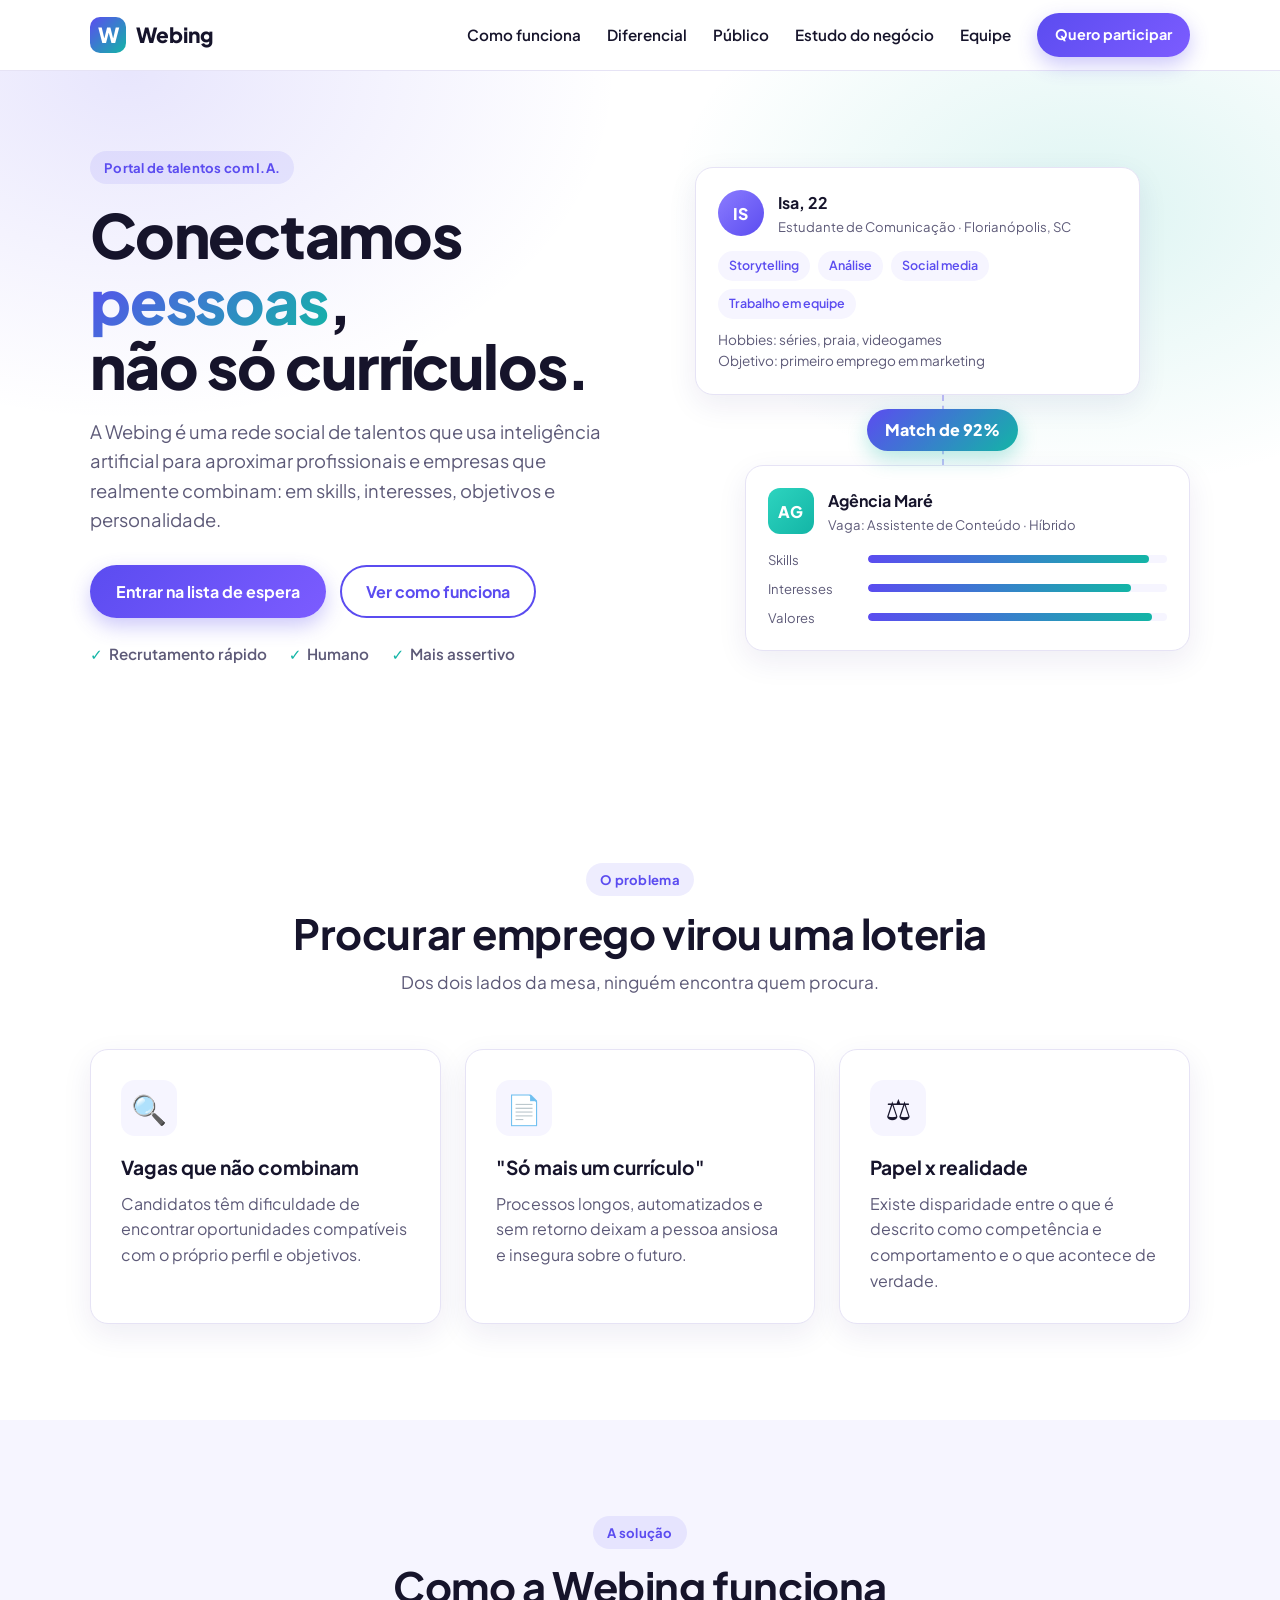
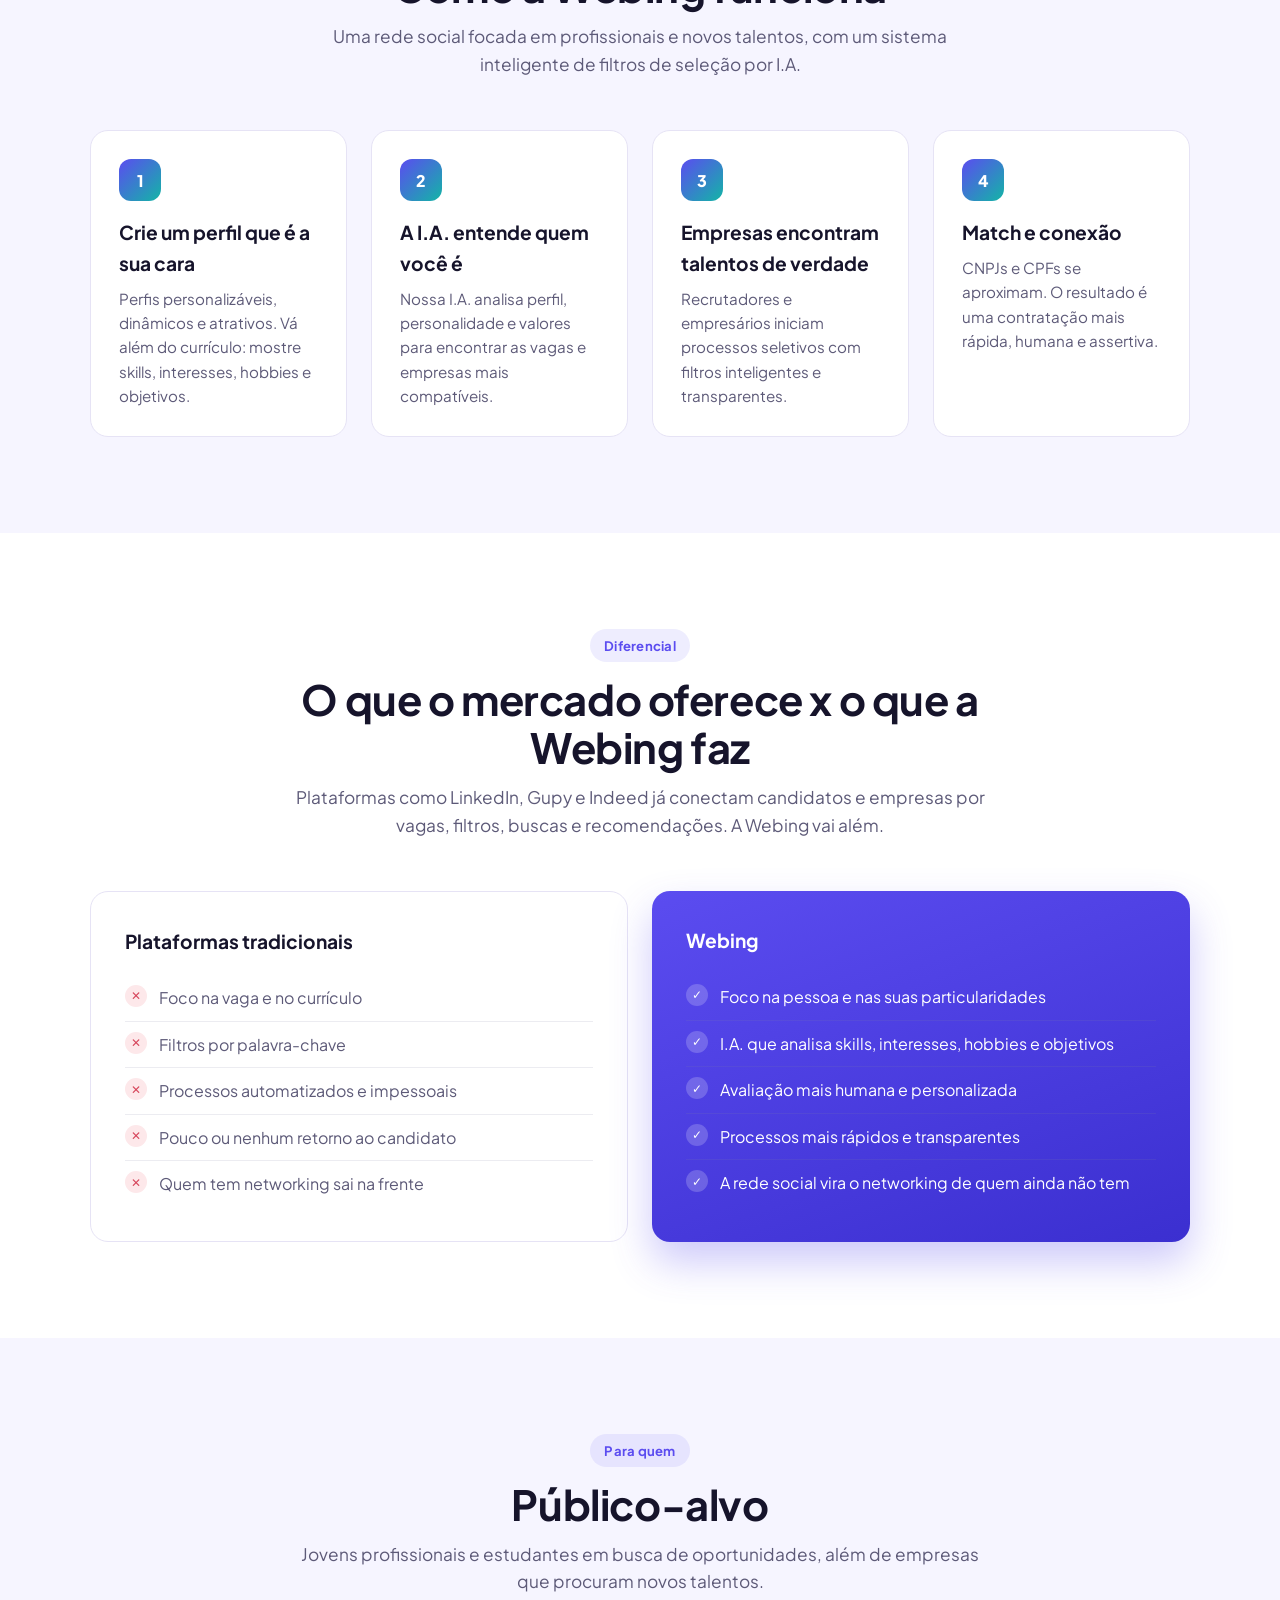
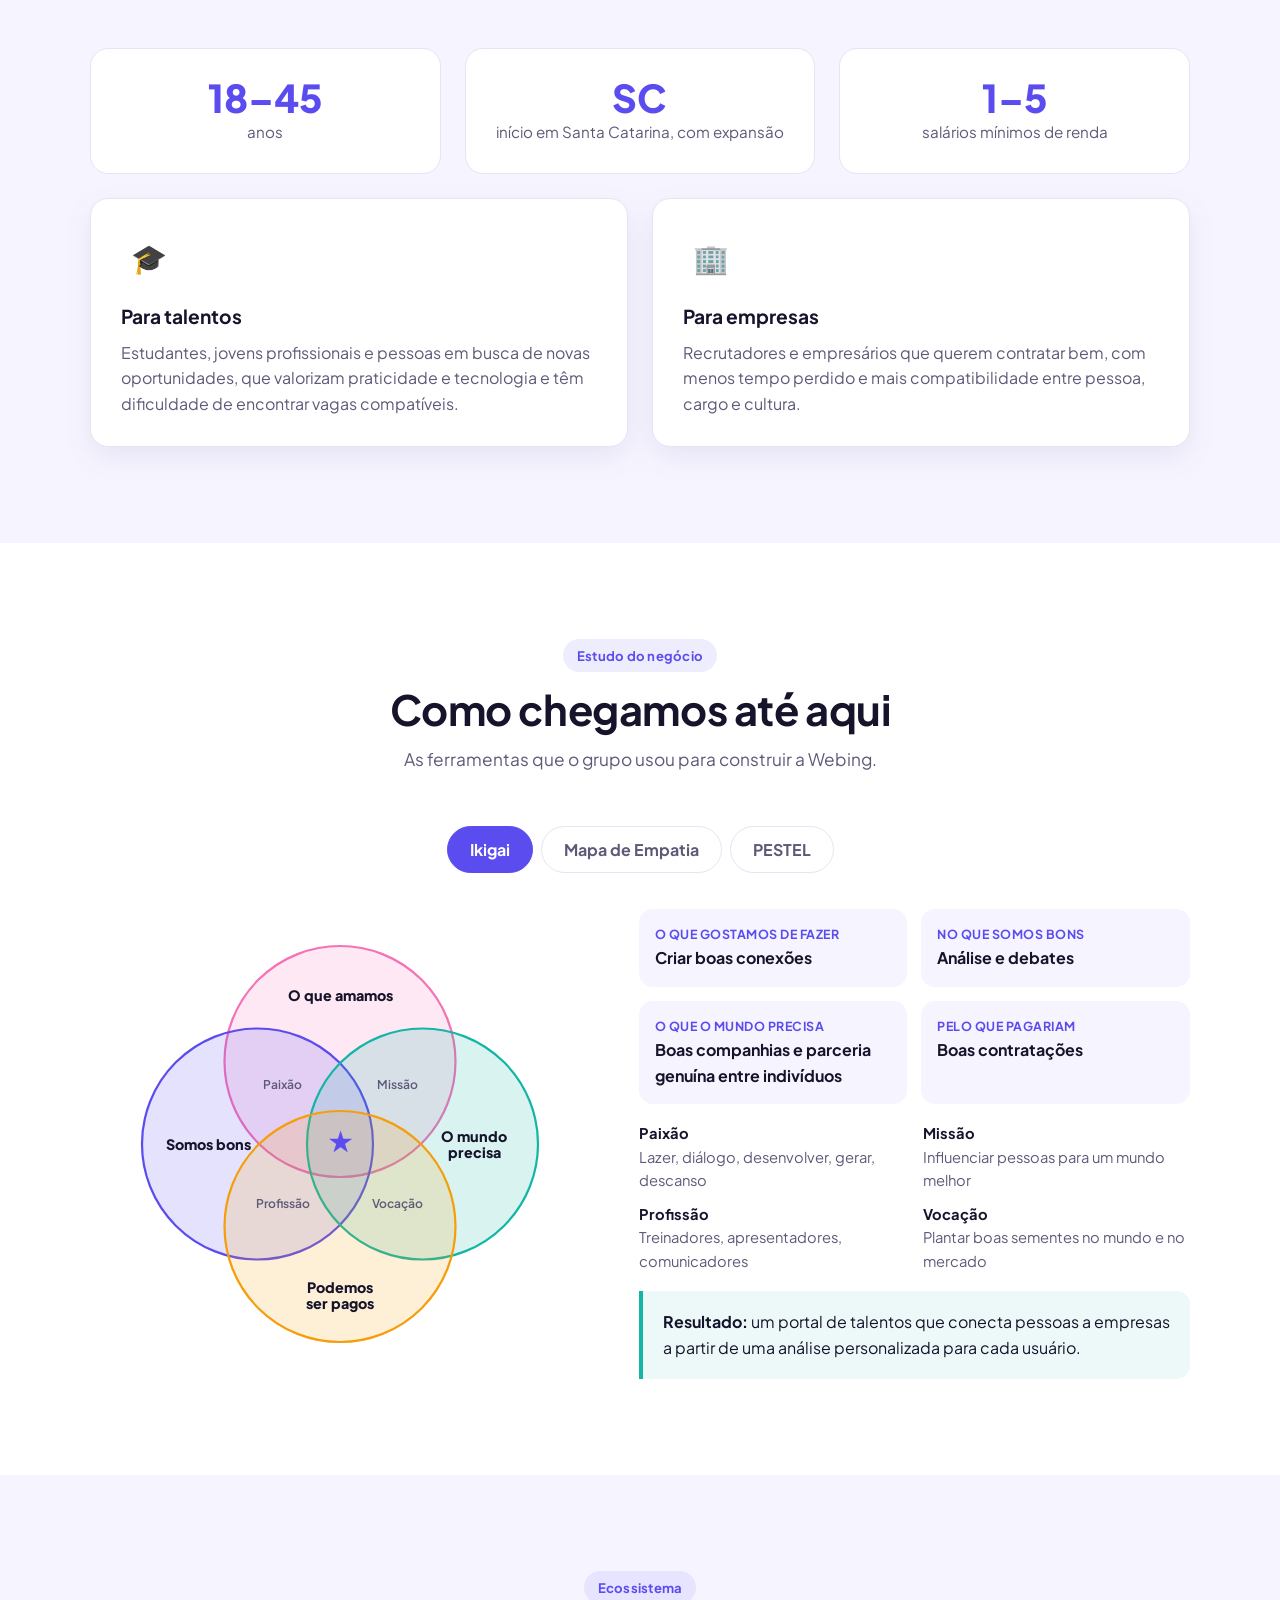
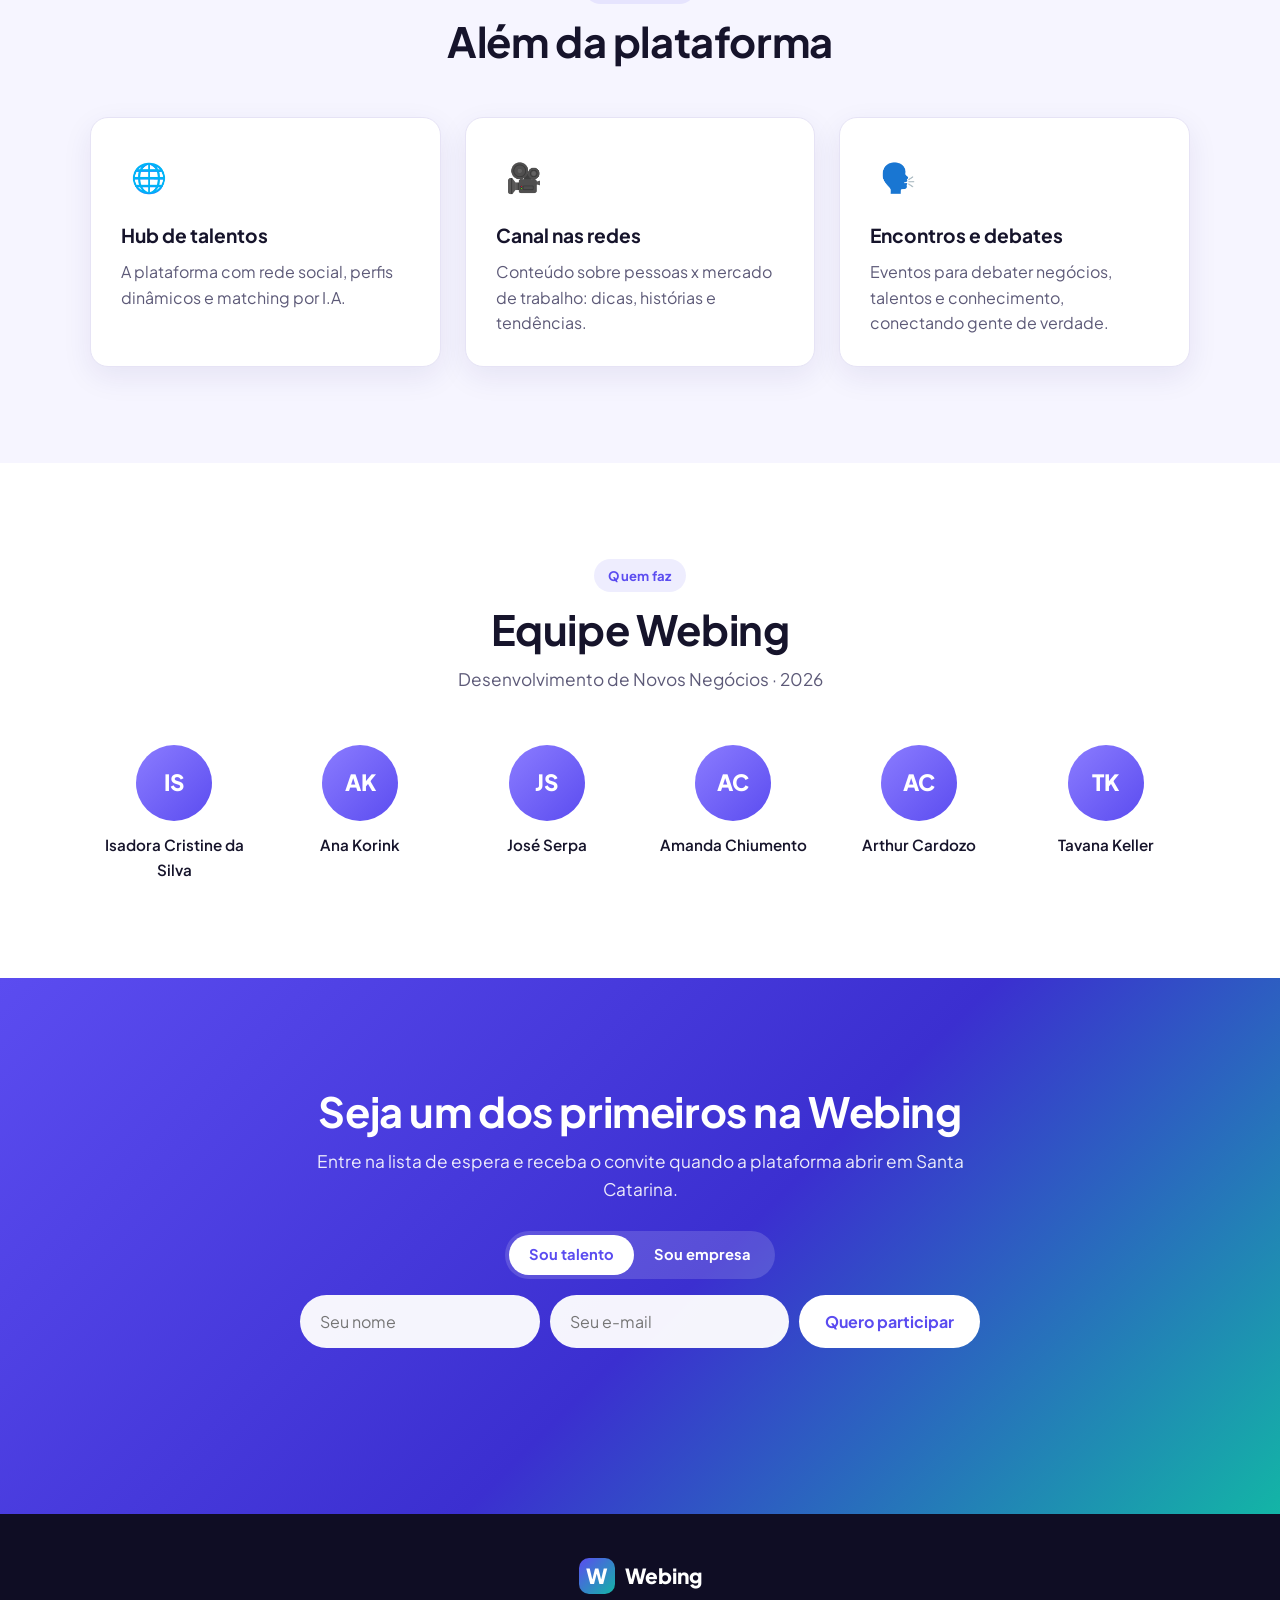
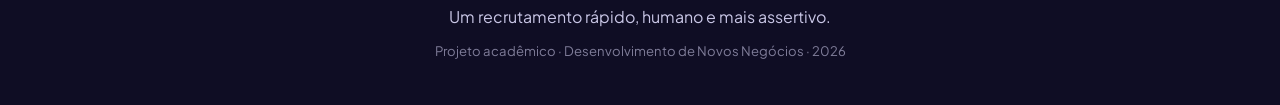
==== index.html @ b7e8c8b6 "Cria site da Webing: landing page com estudo do negócio Co-Authored-By: Claude Opus 5.5 <noreply@ant" ====
<!doctype html>
<html lang="pt-BR">
<head>
  <meta charset="utf-8">
  <meta name="viewport" content="width=device-width, initial-scale=1">
  <title>Webing | Conectamos pessoas</title>
  <meta name="description" content="Webing é uma plataforma de talentos que usa I.A. para conectar profissionais e empresas de forma personalizada, rápida e humana.">
  <link rel="preconnect" href="https://fonts.googleapis.com">
  <link rel="preconnect" href="https://fonts.gstatic.com" crossorigin>
  <link href="https://fonts.googleapis.com/css2?family=Plus+Jakarta+Sans:wght@400;500;600;700;800&display=swap" rel="stylesheet">
  <link rel="stylesheet" href="style.css">
  <link rel="icon" href="data:image/svg+xml,%3Csvg xmlns='http://www.w3.org/2000/svg' viewBox='0 0 32 32'%3E%3Crect width='32' height='32' rx='8' fill='%235b4cf0'/%3E%3Cpath d='M7 10l4 12 5-9 5 9 4-12' stroke='white' stroke-width='3' fill='none' stroke-linecap='round' stroke-linejoin='round'/%3E%3C/svg%3E">
</head>
<body>

<header class="nav" id="topo">
  <div class="container nav-inner">
    <a href="#topo" class="logo" aria-label="Webing, início">
      <span class="logo-mark">W</span>
      <span>Webing</span>
    </a>
    <button class="menu-toggle" aria-label="Abrir menu" aria-expanded="false">
      <span></span><span></span><span></span>
    </button>
    <nav class="nav-links">
      <a href="#como-funciona">Como funciona</a>
      <a href="#diferencial">Diferencial</a>
      <a href="#publico">Público</a>
      <a href="#estudo">Estudo do negócio</a>
      <a href="#equipe">Equipe</a>
      <a href="#lista" class="btn btn-small">Quero participar</a>
    </nav>
  </div>
</header>

<main>

  <!-- HERO -->
  <section class="hero">
    <div class="container hero-grid">
      <div class="hero-text reveal">
        <span class="tag">Portal de talentos com I.A.</span>
        <h1>Conectamos <span class="grad">pessoas</span>,<br>não só currículos.</h1>
        <p class="lead">A Webing é uma rede social de talentos que usa inteligência artificial para aproximar profissionais e empresas que realmente combinam: em skills, interesses, objetivos e personalidade.</p>
        <div class="hero-cta">
          <a href="#lista" class="btn">Entrar na lista de espera</a>
          <a href="#como-funciona" class="btn btn-ghost">Ver como funciona</a>
        </div>
        <ul class="hero-points">
          <li>Recrutamento rápido</li>
          <li>Humano</li>
          <li>Mais assertivo</li>
        </ul>
      </div>

      <div class="hero-visual reveal" aria-hidden="true">
        <div class="card profile-card">
          <div class="profile-head">
            <div class="avatar">IS</div>
            <div>
              <strong>Isa, 22</strong>
              <small>Estudante de Comunicação · Florianópolis, SC</small>
            </div>
          </div>
          <div class="chips">
            <span>Storytelling</span><span>Análise</span><span>Social media</span><span>Trabalho em equipe</span>
          </div>
          <p class="mini">Hobbies: séries, praia, videogames</p>
          <p class="mini">Objetivo: primeiro emprego em marketing</p>
        </div>

        <div class="match-line">
          <span class="pulse"></span>
          <span class="match-badge">Match de 92%</span>
        </div>

        <div class="card job-card">
          <div class="profile-head">
            <div class="avatar avatar-co">AG</div>
            <div>
              <strong>Agência Maré</strong>
              <small>Vaga: Assistente de Conteúdo · Híbrido</small>
            </div>
          </div>
          <div class="bars">
            <div><span>Skills</span><i style="--w:94%"></i></div>
            <div><span>Interesses</span><i style="--w:88%"></i></div>
            <div><span>Valores</span><i style="--w:95%"></i></div>
          </div>
        </div>
      </div>
    </div>
  </section>

  <!-- PROBLEMA -->
  <section class="section" id="problema">
    <div class="container">
      <div class="section-head reveal">
        <span class="kicker">O problema</span>
        <h2>Procurar emprego virou uma loteria</h2>
        <p>Dos dois lados da mesa, ninguém encontra quem procura.</p>
      </div>
      <div class="grid-3">
        <article class="card feature reveal">
          <div class="icon">🔍</div>
          <h3>Vagas que não combinam</h3>
          <p>Candidatos têm dificuldade de encontrar oportunidades compatíveis com o próprio perfil e objetivos.</p>
        </article>
        <article class="card feature reveal">
          <div class="icon">📄</div>
          <h3>"Só mais um currículo"</h3>
          <p>Processos longos, automatizados e sem retorno deixam a pessoa ansiosa e insegura sobre o futuro.</p>
        </article>
        <article class="card feature reveal">
          <div class="icon">⚖️</div>
          <h3>Papel x realidade</h3>
          <p>Existe disparidade entre o que é descrito como competência e comportamento e o que acontece de verdade.</p>
        </article>
      </div>
    </div>
  </section>

  <!-- COMO FUNCIONA -->
  <section class="section section-alt" id="como-funciona">
    <div class="container">
      <div class="section-head reveal">
        <span class="kicker">A solução</span>
        <h2>Como a Webing funciona</h2>
        <p>Uma rede social focada em profissionais e novos talentos, com um sistema inteligente de filtros de seleção por I.A.</p>
      </div>
      <ol class="steps">
        <li class="reveal">
          <span class="step-n">1</span>
          <h3>Crie um perfil que é a sua cara</h3>
          <p>Perfis personalizáveis, dinâmicos e atrativos. Vá além do currículo: mostre skills, interesses, hobbies e objetivos.</p>
        </li>
        <li class="reveal">
          <span class="step-n">2</span>
          <h3>A I.A. entende quem você é</h3>
          <p>Nossa I.A. analisa perfil, personalidade e valores para encontrar as vagas e empresas mais compatíveis.</p>
        </li>
        <li class="reveal">
          <span class="step-n">3</span>
          <h3>Empresas encontram talentos de verdade</h3>
          <p>Recrutadores e empresários iniciam processos seletivos com filtros inteligentes e transparentes.</p>
        </li>
        <li class="reveal">
          <span class="step-n">4</span>
          <h3>Match e conexão</h3>
          <p>CNPJs e CPFs se aproximam. O resultado é uma contratação mais rápida, humana e assertiva.</p>
        </li>
      </ol>
    </div>
  </section>

  <!-- DIFERENCIAL -->
  <section class="section" id="diferencial">
    <div class="container">
      <div class="section-head reveal">
        <span class="kicker">Diferencial</span>
        <h2>O que o mercado oferece x o que a Webing faz</h2>
        <p>Plataformas como LinkedIn, Gupy e Indeed já conectam candidatos e empresas por vagas, filtros, buscas e recomendações. A Webing vai além.</p>
      </div>
      <div class="compare reveal">
        <div class="compare-col">
          <h3>Plataformas tradicionais</h3>
          <ul class="list-x">
            <li>Foco na vaga e no currículo</li>
            <li>Filtros por palavra-chave</li>
            <li>Processos automatizados e impessoais</li>
            <li>Pouco ou nenhum retorno ao candidato</li>
            <li>Quem tem networking sai na frente</li>
          </ul>
        </div>
        <div class="compare-col compare-win">
          <h3>Webing</h3>
          <ul class="list-check">
            <li>Foco na pessoa e nas suas particularidades</li>
            <li>I.A. que analisa skills, interesses, hobbies e objetivos</li>
            <li>Avaliação mais humana e personalizada</li>
            <li>Processos mais rápidos e transparentes</li>
            <li>A rede social vira o networking de quem ainda não tem</li>
          </ul>
        </div>
      </div>
    </div>
  </section>

  <!-- PUBLICO -->
  <section class="section section-alt" id="publico">
    <div class="container">
      <div class="section-head reveal">
        <span class="kicker">Para quem</span>
        <h2>Público-alvo</h2>
        <p>Jovens profissionais e estudantes em busca de oportunidades, além de empresas que procuram novos talentos.</p>
      </div>
      <div class="stats reveal">
        <div class="stat"><strong>18–45</strong><span>anos</span></div>
        <div class="stat"><strong>SC</strong><span>início em Santa Catarina, com expansão</span></div>
        <div class="stat"><strong>1–5</strong><span>salários mínimos de renda</span></div>
      </div>
      <div class="grid-2">
        <article class="card feature reveal">
          <div class="icon">🎓</div>
          <h3>Para talentos</h3>
          <p>Estudantes, jovens profissionais e pessoas em busca de novas oportunidades, que valorizam praticidade e tecnologia e têm dificuldade de encontrar vagas compatíveis.</p>
        </article>
        <article class="card feature reveal">
          <div class="icon">🏢</div>
          <h3>Para empresas</h3>
          <p>Recrutadores e empresários que querem contratar bem, com menos tempo perdido e mais compatibilidade entre pessoa, cargo e cultura.</p>
        </article>
      </div>
    </div>
  </section>

  <!-- ESTUDO DO NEGOCIO -->
  <section class="section" id="estudo">
    <div class="container">
      <div class="section-head reveal">
        <span class="kicker">Estudo do negócio</span>
        <h2>Como chegamos até aqui</h2>
        <p>As ferramentas que o grupo usou para construir a Webing.</p>
      </div>

      <div class="tabs reveal" role="tablist">
        <button role="tab" aria-selected="true" data-tab="ikigai">Ikigai</button>
        <button role="tab" aria-selected="false" data-tab="empatia">Mapa de Empatia</button>
        <button role="tab" aria-selected="false" data-tab="pestel">PESTEL</button>
      </div>

      <!-- Ikigai -->
      <div class="tab-panel" id="tab-ikigai" role="tabpanel">
        <div class="ikigai-wrap">
          <svg class="ikigai" viewBox="0 0 400 400" role="img" aria-label="Diagrama do Ikigai do grupo">
            <circle cx="200" cy="125" r="105" class="c c1"/>
            <circle cx="125" cy="200" r="105" class="c c2"/>
            <circle cx="275" cy="200" r="105" class="c c3"/>
            <circle cx="200" cy="275" r="105" class="c c4"/>
            <text x="200" y="70" class="t-main">O que amamos</text>
            <text x="80" y="205" class="t-main">Somos bons</text>
            <text x="322" y="198" class="t-main">O mundo</text><text x="322" y="213" class="t-main">precisa</text>
            <text x="200" y="335" class="t-main">Podemos</text><text x="200" y="350" class="t-main">ser pagos</text>
            <text x="148" y="150" class="t-sub">Paixão</text>
            <text x="252" y="150" class="t-sub">Missão</text>
            <text x="148" y="258" class="t-sub">Profissão</text>
            <text x="252" y="258" class="t-sub">Vocação</text>
            <text x="200" y="207" class="t-star">★</text>
          </svg>
          <div class="ikigai-text">
            <dl class="ikigai-list">
              <div><dt>O que gostamos de fazer</dt><dd>Criar boas conexões</dd></div>
              <div><dt>No que somos bons</dt><dd>Análise e debates</dd></div>
              <div><dt>O que o mundo precisa</dt><dd>Boas companhias e parceria genuína entre indivíduos</dd></div>
              <div><dt>Pelo que pagariam</dt><dd>Boas contratações</dd></div>
            </dl>
            <div class="mini-grid">
              <div><b>Paixão</b><span>Lazer, diálogo, desenvolver, gerar, descanso</span></div>
              <div><b>Missão</b><span>Influenciar pessoas para um mundo melhor</span></div>
              <div><b>Profissão</b><span>Treinadores, apresentadores, comunicadores</span></div>
              <div><b>Vocação</b><span>Plantar boas sementes no mundo e no mercado</span></div>
            </div>
            <div class="callout">
              <strong>Resultado:</strong> um portal de talentos que conecta pessoas a empresas a partir de uma análise personalizada para cada usuário.
            </div>
          </div>
        </div>
      </div>

      <!-- Mapa de empatia -->
      <div class="tab-panel" id="tab-empatia" role="tabpanel" hidden>
        <p class="persona">👤 <strong>Persona:</strong> jovem profissional ou estudante em busca de uma vaga compatível com seu perfil.</p>
        <div class="empathy">
          <div class="emp emp-ouve"><h4>👂 O que ouve?</h4><ul>
            <li>Conselhos de amigos, família e professores sobre carreira</li>
            <li>Notícias sobre desemprego e competitividade</li>
            <li>Histórias de outras pessoas sobre processos seletivos</li>
            <li>Que qualificação e experiência são essenciais</li>
            <li>Recomendações para usar LinkedIn, Gupy e Indeed</li></ul></div>
          <div class="emp emp-pensa"><h4>🧠 O que pensa e sente?</h4><ul>
            <li>Quer uma vaga que realmente combine com seu perfil</li>
            <li>Ansiedade e insegurança sobre o futuro profissional</li>
            <li>Busca reconhecimento, crescimento e realização</li>
            <li>Medo de não ser escolhido entre tantos candidatos</li>
            <li>Gostaria de ser avaliado de forma mais humana</li></ul></div>
          <div class="emp emp-faz"><h4>✋ O que fala e faz?</h4><ul>
            <li>Atualiza currículo e perfil profissional</li>
            <li>Pesquisa vagas com frequência</li>
            <li>Participa de processos seletivos e entrevistas</li>
            <li>Faz cursos e certificações</li>
            <li>Usa redes sociais e sites de emprego</li></ul></div>
          <div class="emp emp-ve"><h4>👁️ O que vê?</h4><ul>
            <li>Muitas vagas em diferentes plataformas</li>
            <li>Muitos candidatos disputando as mesmas vagas</li>
            <li>Exigências altas de experiência</li>
            <li>Processos automatizados e pouco personalizados</li>
            <li>Pessoas conseguindo vagas por networking e indicação</li></ul></div>
          <div class="emp emp-dor"><h4>😟 Dores</h4><ul>
            <li>Dificuldade para encontrar vagas compatíveis</li>
            <li>Falta de retorno das empresas</li>
            <li>Processos longos e burocráticos</li>
            <li>Sensação de ser apenas mais um currículo</li>
            <li>Ansiedade e frustração durante a busca</li></ul></div>
          <div class="emp emp-ganho"><h4>😊 Ganhos</h4><ul>
            <li>Vagas alinhadas ao seu perfil e objetivos</li>
            <li>Oportunidades mais personalizadas</li>
            <li>Processos mais rápidos e transparentes</li>
            <li>Ser reconhecido por habilidades e personalidade</li>
            <li>Conexão com empresas que compartilham seus valores</li></ul></div>
        </div>
      </div>

      <!-- PESTEL -->
      <div class="tab-panel" id="tab-pestel" role="tabpanel" hidden>
        <div class="pestel">
          <div class="pe"><span class="pe-l">P</span><h4>Políticos</h4><ul>
            <li>Políticas de emprego e qualificação</li>
            <li>Incentivos a startups e inovação</li>
            <li>Programas de estágio e primeiro emprego</li></ul></div>
          <div class="pe"><span class="pe-l">E</span><h4>Econômicos</h4><ul>
            <li>Taxa de desemprego</li>
            <li>Mercado de trabalho</li>
            <li>Renda e poder de compra</li></ul></div>
          <div class="pe"><span class="pe-l">S</span><h4>Sociais</h4><ul>
            <li>Busca por emprego</li>
            <li>Networking e o "quem indica"</li>
            <li>Soft skills e perfil profissional</li></ul></div>
          <div class="pe"><span class="pe-l">T</span><h4>Tecnológicos</h4><ul>
            <li>Inteligência artificial</li>
            <li>Matching de candidatos</li>
            <li>Cibersegurança e plataformas digitais</li></ul></div>
          <div class="pe"><span class="pe-l">E</span><h4>Ambientais</h4><ul>
            <li>Operações digitais</li>
            <li>Consumo energético de servidores (ODS)</li>
            <li>Sustentabilidade tecnológica</li></ul></div>
          <div class="pe"><span class="pe-l">L</span><h4>Legais</h4><ul>
            <li>LGPD e proteção de dados</li>
            <li>Discriminação zero</li>
            <li>Transparência da I.A. matchmaker</li></ul></div>
        </div>
      </div>
    </div>
  </section>

  <!-- ALEM DA PLATAFORMA -->
  <section class="section section-alt">
    <div class="container">
      <div class="section-head reveal">
        <span class="kicker">Ecossistema</span>
        <h2>Além da plataforma</h2>
      </div>
      <div class="grid-3">
        <article class="card feature reveal"><div class="icon">🌐</div><h3>Hub de talentos</h3><p>A plataforma com rede social, perfis dinâmicos e matching por I.A.</p></article>
        <article class="card feature reveal"><div class="icon">🎥</div><h3>Canal nas redes</h3><p>Conteúdo sobre pessoas x mercado de trabalho: dicas, histórias e tendências.</p></article>
        <article class="card feature reveal"><div class="icon">🗣️</div><h3>Encontros e debates</h3><p>Eventos para debater negócios, talentos e conhecimento, conectando gente de verdade.</p></article>
      </div>
    </div>
  </section>

  <!-- EQUIPE -->
  <section class="section" id="equipe">
    <div class="container">
      <div class="section-head reveal">
        <span class="kicker">Quem faz</span>
        <h2>Equipe Webing</h2>
        <p>Desenvolvimento de Novos Negócios · 2026</p>
      </div>
      <div class="team reveal">
        <div class="member"><div class="avatar lg">IS</div><span>Isadora Cristine da Silva</span></div>
        <div class="member"><div class="avatar lg">AK</div><span>Ana Korink</span></div>
        <div class="member"><div class="avatar lg">JS</div><span>José Serpa</span></div>
        <div class="member"><div class="avatar lg">AC</div><span>Amanda Chiumento</span></div>
        <div class="member"><div class="avatar lg">AC</div><span>Arthur Cardozo</span></div>
        <div class="member"><div class="avatar lg">TK</div><span>Tavana Keller</span></div>
      </div>
    </div>
  </section>

  <!-- CTA -->
  <section class="section cta" id="lista">
    <div class="container cta-inner reveal">
      <h2>Seja um dos primeiros na Webing</h2>
      <p>Entre na lista de espera e receba o convite quando a plataforma abrir em Santa Catarina.</p>
      <form class="cta-form" id="form-lista">
        <div class="seg" role="radiogroup" aria-label="Tipo de cadastro">
          <label><input type="radio" name="tipo" value="talento" checked><span>Sou talento</span></label>
          <label><input type="radio" name="tipo" value="empresa"><span>Sou empresa</span></label>
        </div>
        <div class="form-row">
          <input type="text" name="nome" placeholder="Seu nome" required aria-label="Nome">
          <input type="email" name="email" placeholder="Seu e-mail" required aria-label="E-mail">
          <button type="submit" class="btn btn-light">Quero participar</button>
        </div>
        <p class="form-msg" id="form-msg" role="status"></p>
      </form>
    </div>
  </section>

</main>

<footer class="footer">
  <div class="container footer-inner">
    <a href="#topo" class="logo"><span class="logo-mark">W</span><span>Webing</span></a>
    <p>Um recrutamento rápido, humano e mais assertivo.</p>
    <p class="small">Projeto acadêmico · Desenvolvimento de Novos Negócios · 2026</p>
  </div>
</footer>

<script src="script.js"></script>
</body>
</html>
---- style.css ----
:root {
  --bg: #ffffff;
  --bg-alt: #f6f5ff;
  --surface: #ffffff;
  --text: #16142b;
  --muted: #5d5a78;
  --border: #e6e3f5;
  --primary: #5b4cf0;
  --primary-2: #13b5a6;
  --shadow: 0 10px 30px rgba(40, 30, 120, .08);
  --radius: 18px;
}

* { box-sizing: border-box; margin: 0; padding: 0; }
html { scroll-behavior: smooth; scroll-padding-top: 80px; }
body {
  font-family: "Plus Jakarta Sans", system-ui, sans-serif;
  background: var(--bg);
  color: var(--text);
  line-height: 1.6;
  overflow-x: hidden;
}
a { color: inherit; text-decoration: none; }
ul, ol { list-style: none; }
.container { width: 100%; max-width: 1140px; margin: 0 auto; padding: 0 20px; }

/* Buttons */
.btn {
  display: inline-flex; align-items: center; justify-content: center;
  padding: 14px 26px; border-radius: 999px; border: 0; cursor: pointer;
  font: inherit; font-weight: 700;
  background: linear-gradient(135deg, var(--primary), #7c5cff);
  color: #fff; box-shadow: 0 8px 20px rgba(91, 76, 240, .3);
  transition: transform .2s, box-shadow .2s;
}
.btn:hover { transform: translateY(-2px); box-shadow: 0 12px 26px rgba(91, 76, 240, .4); }
.btn-ghost { background: transparent; color: var(--primary); box-shadow: inset 0 0 0 2px var(--primary); }
.btn-ghost:hover { box-shadow: inset 0 0 0 2px var(--primary); background: rgba(91,76,240,.06); }
.btn-small { padding: 10px 18px; font-size: .9rem; }
.btn-light { background: #fff; color: var(--primary); box-shadow: none; }

/* Nav */
.nav {
  position: sticky; top: 0; z-index: 50;
  background: rgba(255,255,255,.85); backdrop-filter: blur(12px);
  border-bottom: 1px solid var(--border);
}
.nav-inner { display: flex; align-items: center; justify-content: space-between; height: 70px; }
.logo { display: flex; align-items: center; gap: 10px; font-weight: 800; font-size: 1.3rem; }
.logo-mark {
  width: 36px; height: 36px; border-radius: 10px; display: grid; place-items: center;
  background: linear-gradient(135deg, var(--primary), var(--primary-2)); color: #fff;
}
.nav-links { display: flex; align-items: center; gap: 26px; font-weight: 600; font-size: .95rem; }
.nav-links a:not(.btn):hover { color: var(--primary); }
.menu-toggle { display: none; background: none; border: 0; cursor: pointer; padding: 8px; }
.menu-toggle span { display: block; width: 24px; height: 2px; background: var(--text); margin: 5px 0; transition: .3s; }

/* Hero */
.hero {
  padding: 80px 0 100px;
  background:
    radial-gradient(600px 400px at 85% 20%, rgba(19,181,166,.14), transparent 70%),
    radial-gradient(700px 500px at 10% 0%, rgba(91,76,240,.14), transparent 70%);
}
.hero-grid { display: grid; grid-template-columns: 1.1fr 1fr; gap: 60px; align-items: center; }
.tag, .kicker {
  display: inline-block; padding: 6px 14px; border-radius: 999px;
  background: rgba(91,76,240,.1); color: var(--primary);
  font-size: .82rem; font-weight: 700; letter-spacing: .02em;
}
h1 { font-size: clamp(2.3rem, 5vw, 3.8rem); line-height: 1.08; font-weight: 800; margin: 18px 0; letter-spacing: -.02em; }
.grad { background: linear-gradient(135deg, var(--primary), var(--primary-2)); -webkit-background-clip: text; background-clip: text; color: transparent; }
.lead { font-size: 1.15rem; color: var(--muted); max-width: 540px; }
.hero-cta { display: flex; gap: 14px; flex-wrap: wrap; margin: 30px 0 24px; }
.hero-points { display: flex; gap: 22px; flex-wrap: wrap; color: var(--muted); font-weight: 600; font-size: .95rem; }
.hero-points li::before { content: "✓"; color: var(--primary-2); font-weight: 800; margin-right: 6px; }

.hero-visual { position: relative; display: flex; flex-direction: column; gap: 0; }
.card { background: var(--surface); border: 1px solid var(--border); border-radius: var(--radius); box-shadow: var(--shadow); }
.profile-card, .job-card { padding: 22px; }
.job-card { margin-left: 50px; }
.profile-card { margin-right: 50px; }
.profile-head { display: flex; gap: 14px; align-items: center; margin-bottom: 14px; }
.profile-head small { display: block; color: var(--muted); font-size: .82rem; }
.avatar {
  flex: none; width: 46px; height: 46px; border-radius: 50%; display: grid; place-items: center;
  background: linear-gradient(135deg, #8b7cff, var(--primary)); color: #fff; font-weight: 800;
}
.avatar-co { border-radius: 12px; background: linear-gradient(135deg, #2dd4bf, var(--primary-2)); }
.avatar.lg { width: 76px; height: 76px; font-size: 1.4rem; }
.chips { display: flex; gap: 8px; flex-wrap: wrap; margin-bottom: 10px; }
.chips span { font-size: .78rem; font-weight: 600; padding: 5px 11px; border-radius: 999px; background: var(--bg-alt); color: var(--primary); }
.mini { font-size: .85rem; color: var(--muted); }
.match-line { display: flex; align-items: center; justify-content: center; gap: 10px; height: 70px; position: relative; }
.match-line::before { content: ""; position: absolute; top: 0; bottom: 0; left: 50%; border-left: 2px dashed rgba(91,76,240,.35); }
.match-badge {
  position: relative; z-index: 1; padding: 8px 18px; border-radius: 999px; font-weight: 800; color: #fff;
  background: linear-gradient(135deg, var(--primary), var(--primary-2)); box-shadow: 0 8px 20px rgba(19,181,166,.3);
}
.pulse { position: absolute; left: 50%; top: 50%; width: 140px; height: 40px; transform: translate(-50%,-50%); border-radius: 999px; background: rgba(19,181,166,.25); animation: pulse 2s infinite; }
@keyframes pulse { 0% { transform: translate(-50%,-50%) scale(.8); opacity: 1; } 100% { transform: translate(-50%,-50%) scale(1.5); opacity: 0; } }
.bars div { display: grid; grid-template-columns: 90px 1fr; align-items: center; gap: 10px; font-size: .82rem; color: var(--muted); margin-top: 8px; }
.bars i { display: block; height: 8px; border-radius: 9px; background: var(--bg-alt); position: relative; overflow: hidden; }
.bars i::after { content: ""; position: absolute; inset: 0; width: var(--w); border-radius: 9px; background: linear-gradient(90deg, var(--primary), var(--primary-2)); }

/* Sections */
.section { padding: 96px 0; }
.section-alt { background: var(--bg-alt); }
.section-head { text-align: center; max-width: 700px; margin: 0 auto 52px; }
h2 { font-size: clamp(1.8rem, 3.5vw, 2.6rem); line-height: 1.15; margin: 14px 0 12px; letter-spacing: -.01em; }
.section-head p { color: var(--muted); font-size: 1.08rem; }
h3 { font-size: 1.2rem; margin-bottom: 8px; }

.grid-3 { display: grid; grid-template-columns: repeat(3, 1fr); gap: 24px; }
.grid-2 { display: grid; grid-template-columns: repeat(2, 1fr); gap: 24px; }
.feature { padding: 30px; transition: transform .25s; }
.feature:hover { transform: translateY(-4px); }
.feature p { color: var(--muted); }
.icon { font-size: 1.8rem; width: 56px; height: 56px; display: grid; place-items: center; border-radius: 14px; background: var(--bg-alt); margin-bottom: 16px; }
.section-alt .icon { background: #fff; }

/* Steps */
.steps { display: grid; grid-template-columns: repeat(4, 1fr); gap: 24px; counter-reset: s; }
.steps li { background: #fff; border: 1px solid var(--border); border-radius: var(--radius); padding: 28px; position: relative; }
.steps p { color: var(--muted); font-size: .95rem; }
.step-n {
  display: grid; place-items: center; width: 42px; height: 42px; border-radius: 12px; margin-bottom: 16px;
  font-weight: 800; color: #fff; background: linear-gradient(135deg, var(--primary), var(--primary-2));
}

/* Compare */
.compare { display: grid; grid-template-columns: 1fr 1fr; gap: 24px; }
.compare-col { padding: 34px; border-radius: var(--radius); border: 1px solid var(--border); background: #fff; }
.compare-win { background: linear-gradient(160deg, var(--primary), #3b2fd0); color: #fff; border: 0; box-shadow: 0 20px 40px rgba(91,76,240,.3); }
.compare h3 { margin-bottom: 18px; }
.compare li { padding: 10px 0 10px 34px; position: relative; border-bottom: 1px solid rgba(128,128,160,.15); }
.compare li:last-child { border-bottom: 0; }
.list-x li { color: var(--muted); }
.list-x li::before, .list-check li::before { position: absolute; left: 0; top: 10px; width: 22px; height: 22px; border-radius: 50%; display: grid; place-items: center; font-size: .75rem; font-weight: 800; }
.list-x li::before { content: "✕"; background: #fde8ea; color: #d6455a; }
.list-check li::before { content: "✓"; background: rgba(255,255,255,.2); color: #fff; }

/* Stats */
.stats { display: grid; grid-template-columns: repeat(3, 1fr); gap: 24px; margin-bottom: 24px; }
.stat { text-align: center; padding: 28px; background: #fff; border-radius: var(--radius); border: 1px solid var(--border); }
.stat strong { display: block; font-size: 2.4rem; font-weight: 800; color: var(--primary); line-height: 1.1; }
.stat span { color: var(--muted); font-size: .95rem; }

/* Tabs */
.tabs { display: flex; justify-content: center; gap: 8px; margin-bottom: 36px; flex-wrap: wrap; }
.tabs button {
  font: inherit; font-weight: 700; padding: 10px 22px; border-radius: 999px; cursor: pointer;
  border: 1px solid var(--border); background: #fff; color: var(--muted); transition: .2s;
}
.tabs button[aria-selected="true"] { background: var(--primary); color: #fff; border-color: var(--primary); }
.tab-panel { animation: fade .4s ease; }
@keyframes fade { from { opacity: 0; transform: translateY(8px); } to { opacity: 1; transform: none; } }

/* Ikigai */
.ikigai-wrap { display: grid; grid-template-columns: 1fr 1.1fr; gap: 48px; align-items: center; }
.ikigai { width: 100%; max-width: 440px; margin: 0 auto; display: block; }
.ikigai .c { fill-opacity: .16; stroke-width: 2; }
.ikigai .c1 { fill: #f472b6; stroke: #f472b6; }
.ikigai .c2 { fill: var(--primary); stroke: var(--primary); }
.ikigai .c3 { fill: var(--primary-2); stroke: var(--primary-2); }
.ikigai .c4 { fill: #f59e0b; stroke: #f59e0b; }
.ikigai text { text-anchor: middle; font-family: inherit; fill: var(--text); }
.t-main { font-size: 13px; font-weight: 800; }
.t-sub { font-size: 11px; font-weight: 600; fill: var(--muted) !important; }
.t-star { font-size: 26px; fill: var(--primary) !important; }
.ikigai-list { display: grid; grid-template-columns: 1fr 1fr; gap: 14px; margin-bottom: 18px; }
.ikigai-list div { background: var(--bg-alt); border-radius: 14px; padding: 16px; }
.ikigai-list dt { font-size: .78rem; font-weight: 700; color: var(--primary); text-transform: uppercase; letter-spacing: .04em; }
.ikigai-list dd { font-weight: 700; }
.mini-grid { display: grid; grid-template-columns: 1fr 1fr; gap: 10px 18px; margin-bottom: 18px; font-size: .92rem; }
.mini-grid b { display: block; }
.mini-grid span { color: var(--muted); }
.callout { padding: 18px 20px; border-left: 4px solid var(--primary-2); background: rgba(19,181,166,.08); border-radius: 0 14px 14px 0; }

/* Empathy */
.persona { text-align: center; margin-bottom: 24px; color: var(--muted); }
.empathy { display: grid; grid-template-columns: repeat(2, 1fr); gap: 18px; }
.emp { padding: 24px; border-radius: var(--radius); border: 1px solid; }
.emp h4 { font-size: 1.1rem; margin-bottom: 10px; }
.emp li { position: relative; padding-left: 16px; margin: 6px 0; font-size: .95rem; }
.emp li::before { content: "•"; position: absolute; left: 0; font-weight: 800; }
.emp-ouve { background: #eaf4ff; border-color: #c4dcfb; }
.emp-pensa { background: #fdecef; border-color: #f6c7d0; }
.emp-faz { background: #e9f8ef; border-color: #bfe8cf; }
.emp-ve { background: #fff7e0; border-color: #f4e0a6; }
.emp-dor { background: #f1ecff; border-color: #d8ccfb; }
.emp-ganho { background: #e6f8f4; border-color: #b8e9de; }

/* PESTEL */
.pestel { display: grid; grid-template-columns: repeat(3, 1fr); gap: 18px; }
.pe { padding: 26px; border: 1px solid var(--border); border-radius: var(--radius); background: #fff; position: relative; overflow: hidden; }
.pe-l { position: absolute; right: 14px; top: -6px; font-size: 5rem; font-weight: 800; color: rgba(91,76,240,.08); line-height: 1; }
.pe h4 { color: var(--primary); font-size: 1.1rem; margin-bottom: 10px; }
.pe li { padding: 6px 0 6px 18px; position: relative; color: var(--muted); font-size: .95rem; }
.pe li::before { content: ""; position: absolute; left: 0; top: 14px; width: 7px; height: 7px; border-radius: 50%; background: var(--primary-2); }

/* Team */
.team { display: grid; grid-template-columns: repeat(6, 1fr); gap: 18px; }
.member { text-align: center; display: flex; flex-direction: column; align-items: center; gap: 12px; font-weight: 600; font-size: .95rem; }

/* CTA */
.cta { background: linear-gradient(135deg, var(--primary), #3b2fd0 55%, var(--primary-2)); color: #fff; }
.cta-inner { text-align: center; max-width: 720px; }
.cta p { opacity: .9; font-size: 1.08rem; margin-bottom: 28px; }
.seg { display: inline-flex; background: rgba(255,255,255,.15); border-radius: 999px; padding: 4px; margin-bottom: 16px; }
.seg input { position: absolute; opacity: 0; pointer-events: none; }
.seg span { display: block; padding: 8px 20px; border-radius: 999px; cursor: pointer; font-weight: 700; font-size: .92rem; }
.seg input:checked + span { background: #fff; color: var(--primary); }
.seg input:focus-visible + span { outline: 2px solid #fff; outline-offset: 2px; }
.form-row { display: flex; gap: 10px; }
.form-row input {
  flex: 1; min-width: 0; padding: 14px 20px; border-radius: 999px; border: 0; font: inherit;
  background: rgba(255,255,255,.95); color: var(--text);
}
.form-msg { min-height: 1.6em; margin-top: 14px; font-weight: 600; }

/* Footer */
.footer { padding: 44px 0; background: #0f0d24; color: #c9c6e6; }
.footer-inner { display: flex; flex-direction: column; align-items: center; gap: 10px; text-align: center; }
.footer .logo { color: #fff; }
.footer .small { font-size: .82rem; opacity: .6; }

/* Reveal */
.reveal { opacity: 0; transform: translateY(24px); transition: opacity .7s ease, transform .7s ease; }
.reveal.visible { opacity: 1; transform: none; }
@media (prefers-reduced-motion: reduce) {
  .reveal { opacity: 1; transform: none; transition: none; }
  .pulse { animation: none; }
  html { scroll-behavior: auto; }
}

/* Responsive */
@media (max-width: 1000px) {
  .steps { grid-template-columns: repeat(2, 1fr); }
  .team { grid-template-columns: repeat(3, 1fr); }
  .pestel { grid-template-columns: repeat(2, 1fr); }
  .ikigai-wrap { grid-template-columns: 1fr; }
}
@media (max-width: 860px) {
  .menu-toggle { display: block; }
  .nav-links {
    position: absolute; top: 70px; left: 0; right: 0; flex-direction: column; align-items: stretch; gap: 0;
    background: #fff; border-bottom: 1px solid var(--border); padding: 8px 20px 20px;
    display: none;
  }
  .nav-links.open { display: flex; }
  .nav-links a { padding: 12px 0; }
  .nav-links .btn { margin-top: 8px; }
  .hero { padding: 48px 0 70px; }
  .hero-grid { grid-template-columns: 1fr; gap: 48px; }
  .grid-3, .grid-2, .compare, .stats, .empathy { grid-template-columns: 1fr; }
  .section { padding: 72px 0; }
}
@media (max-width: 560px) {
  .container { padding: 0 16px; }
  .steps, .pestel, .ikigai-list, .mini-grid { grid-template-columns: 1fr; }
  .team { grid-template-columns: repeat(2, 1fr); }
  .profile-card { margin-right: 0; }
  .job-card { margin-left: 0; }
  .form-row { flex-direction: column; }
  .hero-cta .btn { flex: 1; }
}
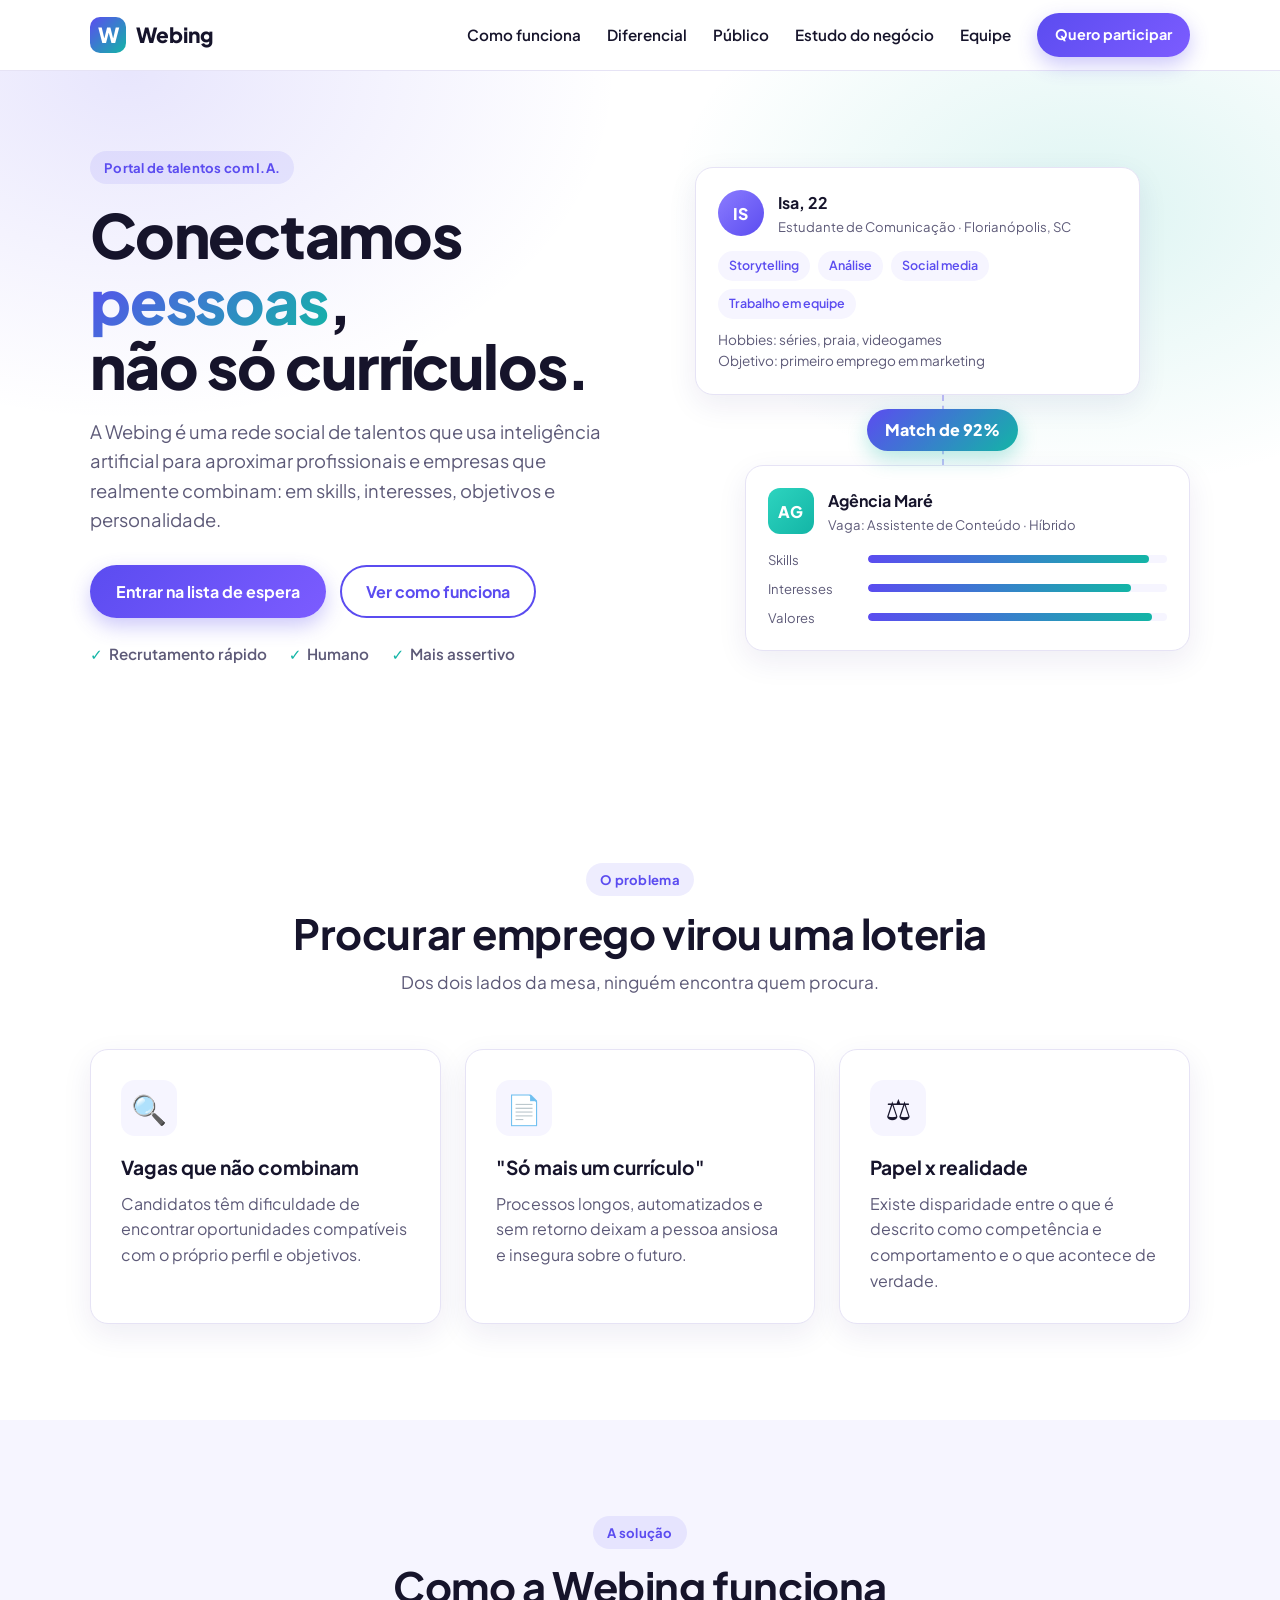
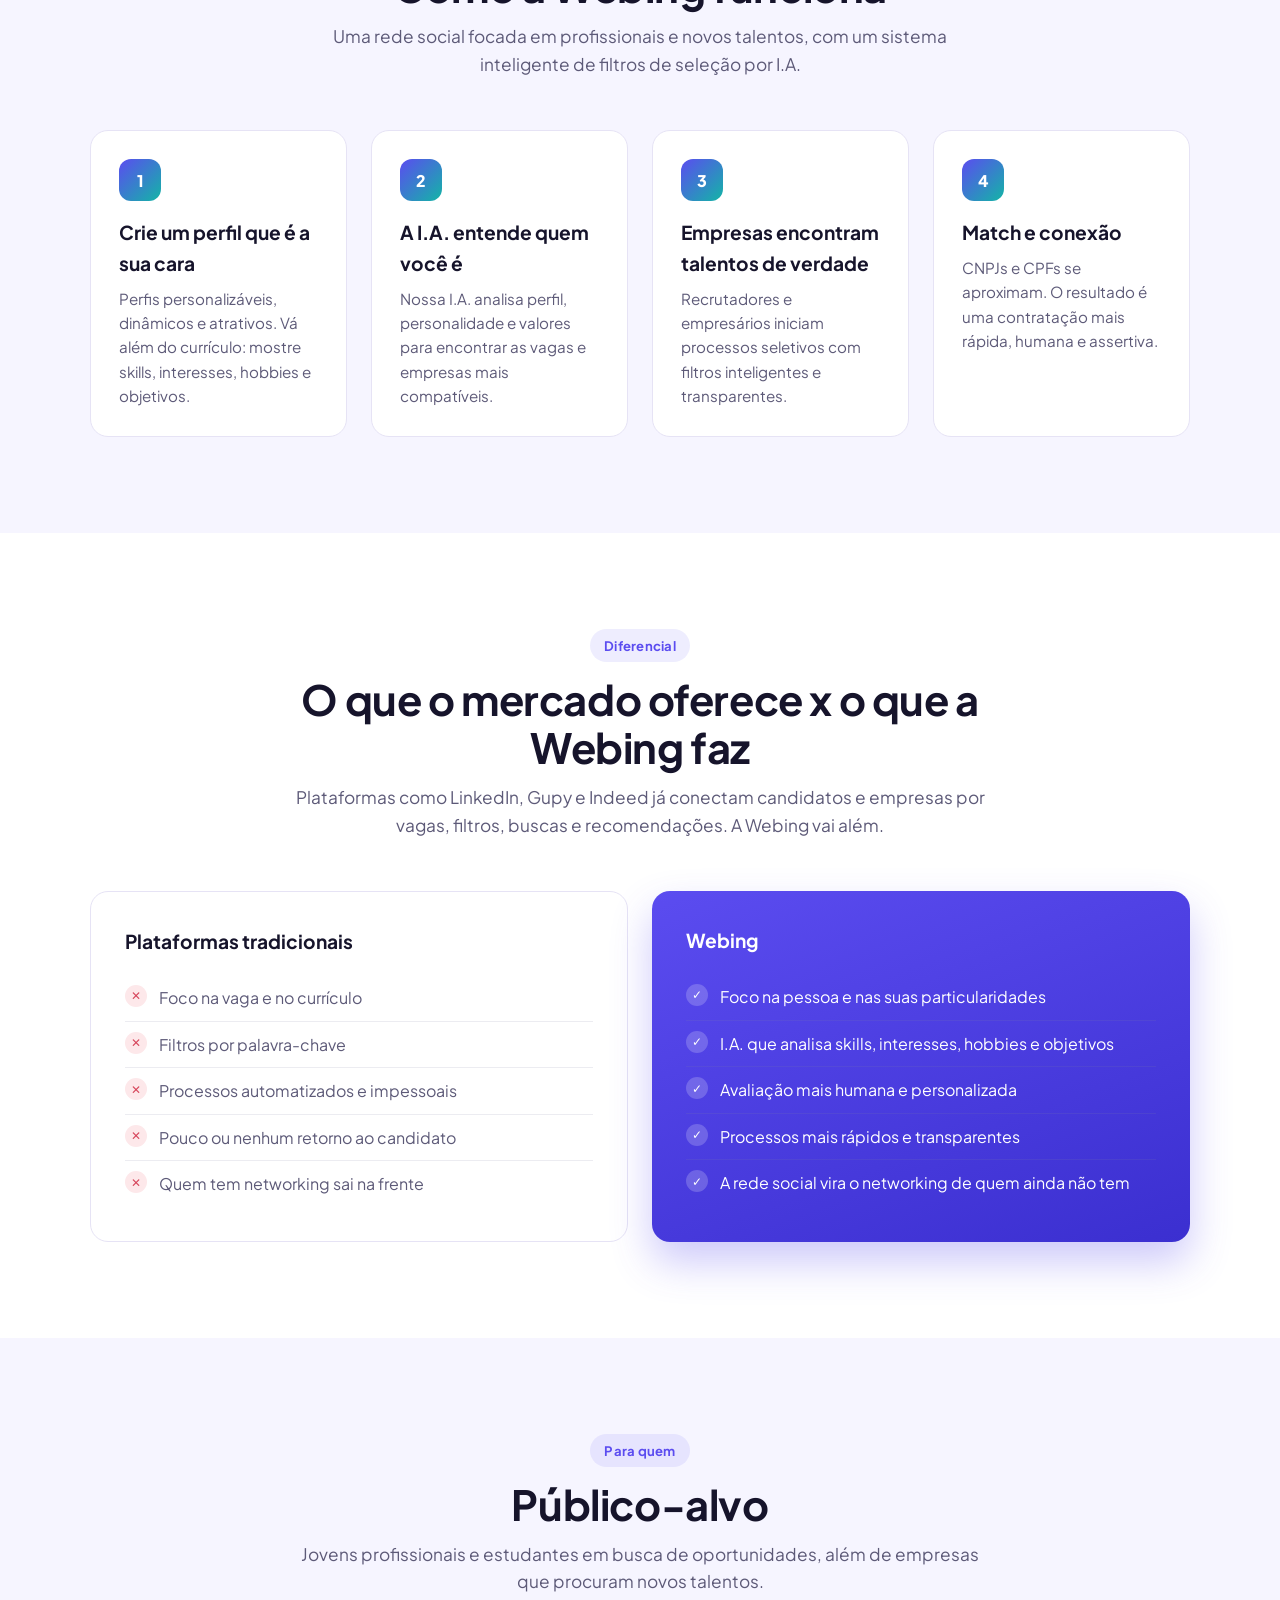
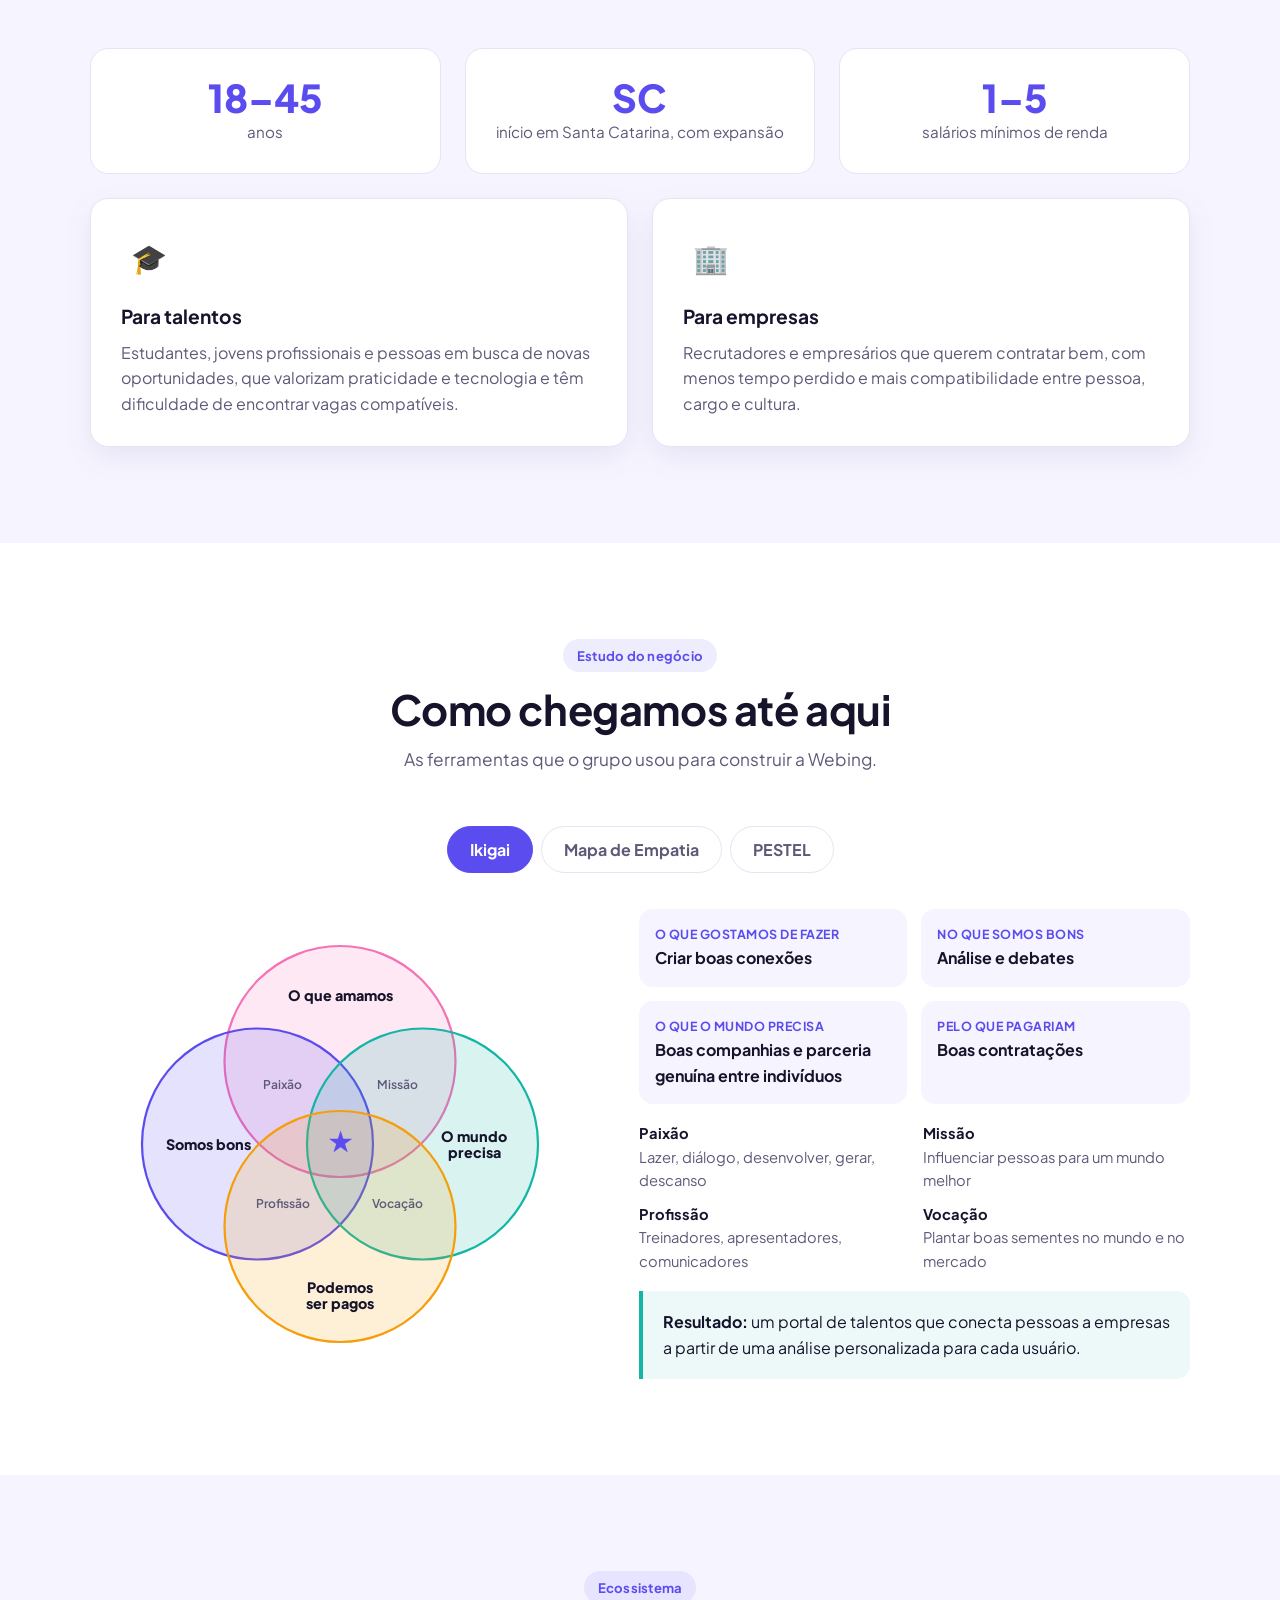
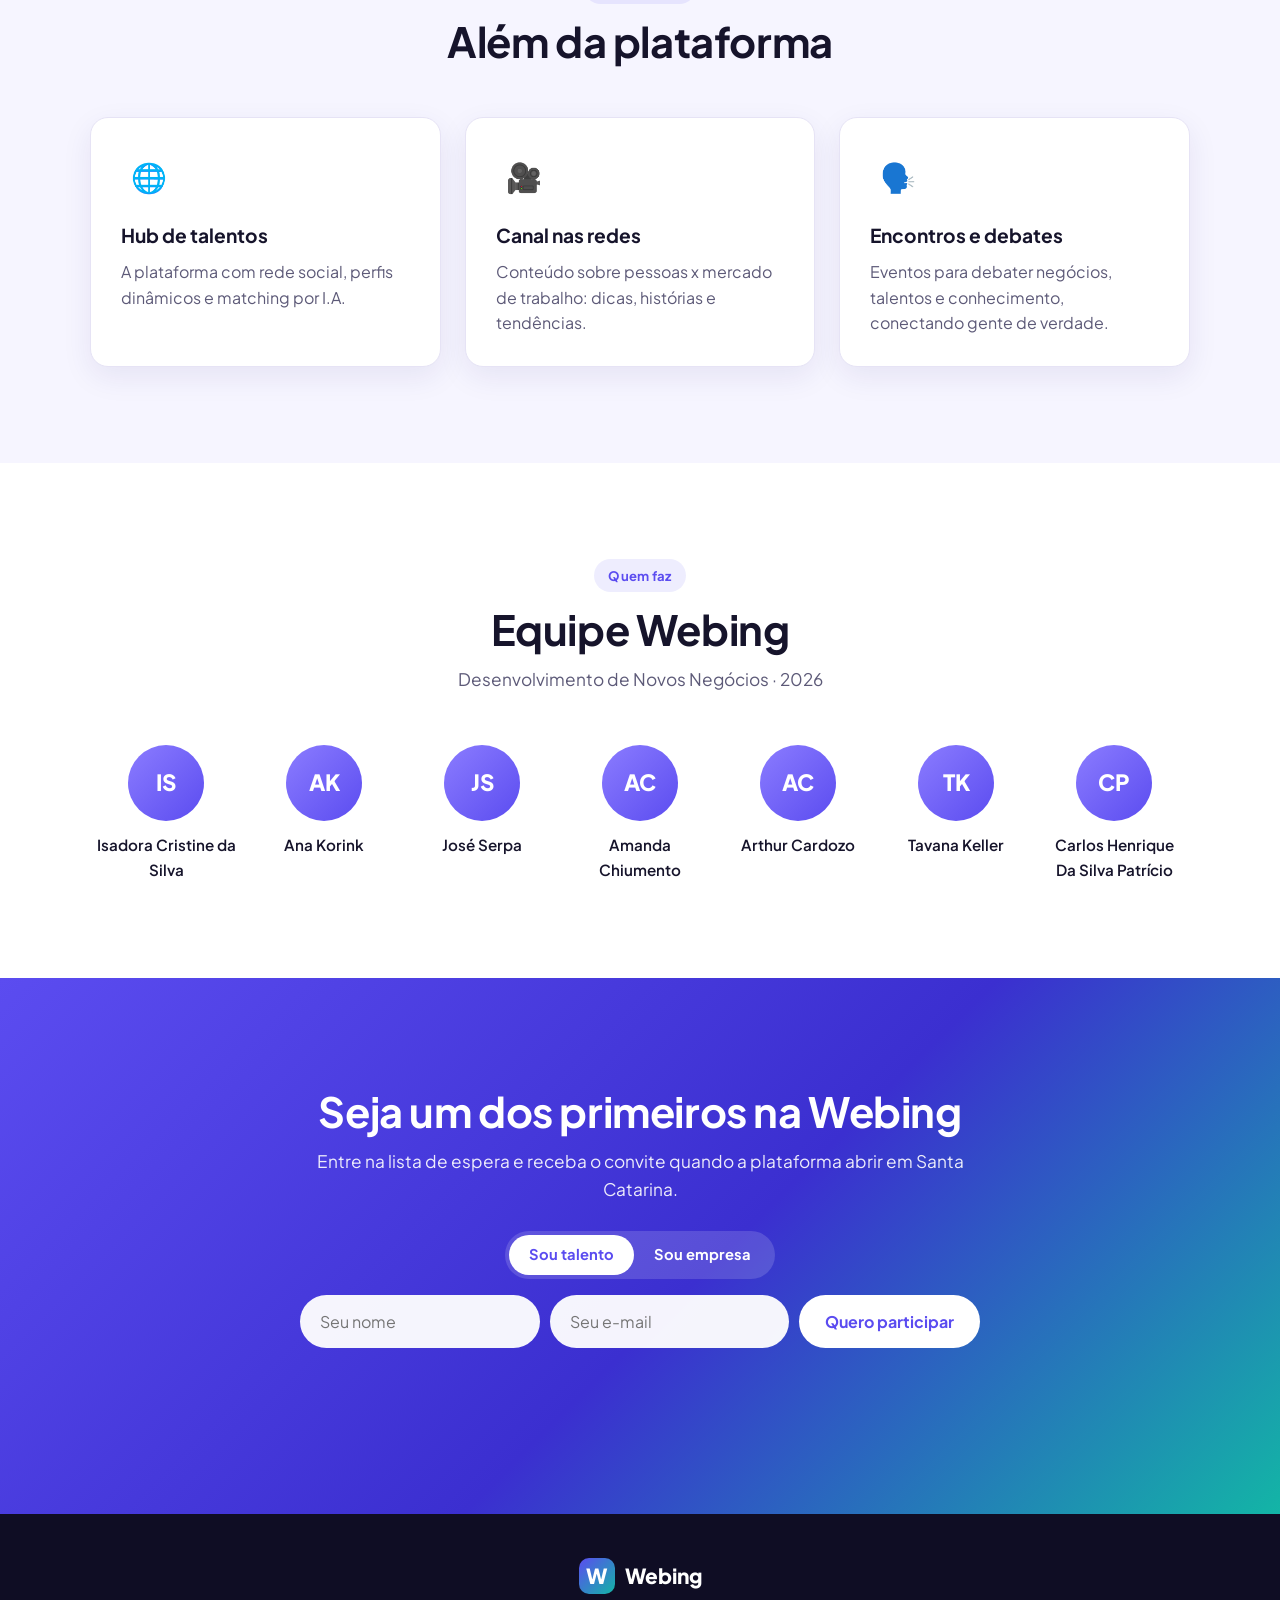
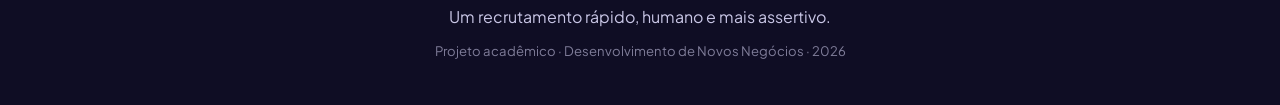
==== commit 0c0e9acd: "Adiciona Carlos Henrique Da Silva Patrício à equipe Co-Authored-By: Claude Opus 5.5 <noreply@anthrop" ====
--- a/index.html
+++ b/index.html
@@ -372,6 +372,7 @@
         <div class="member"><div class="avatar lg">AC</div><span>Amanda Chiumento</span></div>
         <div class="member"><div class="avatar lg">AC</div><span>Arthur Cardozo</span></div>
         <div class="member"><div class="avatar lg">TK</div><span>Tavana Keller</span></div>
+        <div class="member"><div class="avatar lg">CP</div><span>Carlos Henrique Da Silva Patrício</span></div>
       </div>
     </div>
   </section>
--- a/style.css
+++ b/style.css
@@ -201,7 +201,8 @@
 .pe li::before { content: ""; position: absolute; left: 0; top: 14px; width: 7px; height: 7px; border-radius: 50%; background: var(--primary-2); }
 
 /* Team */
-.team { display: grid; grid-template-columns: repeat(6, 1fr); gap: 18px; }
+.team { display: flex; flex-wrap: wrap; justify-content: center; gap: 28px 18px; }
+.member { width: 140px; }
 .member { text-align: center; display: flex; flex-direction: column; align-items: center; gap: 12px; font-weight: 600; font-size: .95rem; }
 
 /* CTA */
@@ -238,7 +239,6 @@
 /* Responsive */
 @media (max-width: 1000px) {
   .steps { grid-template-columns: repeat(2, 1fr); }
-  .team { grid-template-columns: repeat(3, 1fr); }
   .pestel { grid-template-columns: repeat(2, 1fr); }
   .ikigai-wrap { grid-template-columns: 1fr; }
 }
@@ -260,7 +260,7 @@
 @media (max-width: 560px) {
   .container { padding: 0 16px; }
   .steps, .pestel, .ikigai-list, .mini-grid { grid-template-columns: 1fr; }
-  .team { grid-template-columns: repeat(2, 1fr); }
+  .member { width: calc(50% - 9px); }
   .profile-card { margin-right: 0; }
   .job-card { margin-left: 0; }
   .form-row { flex-direction: column; }
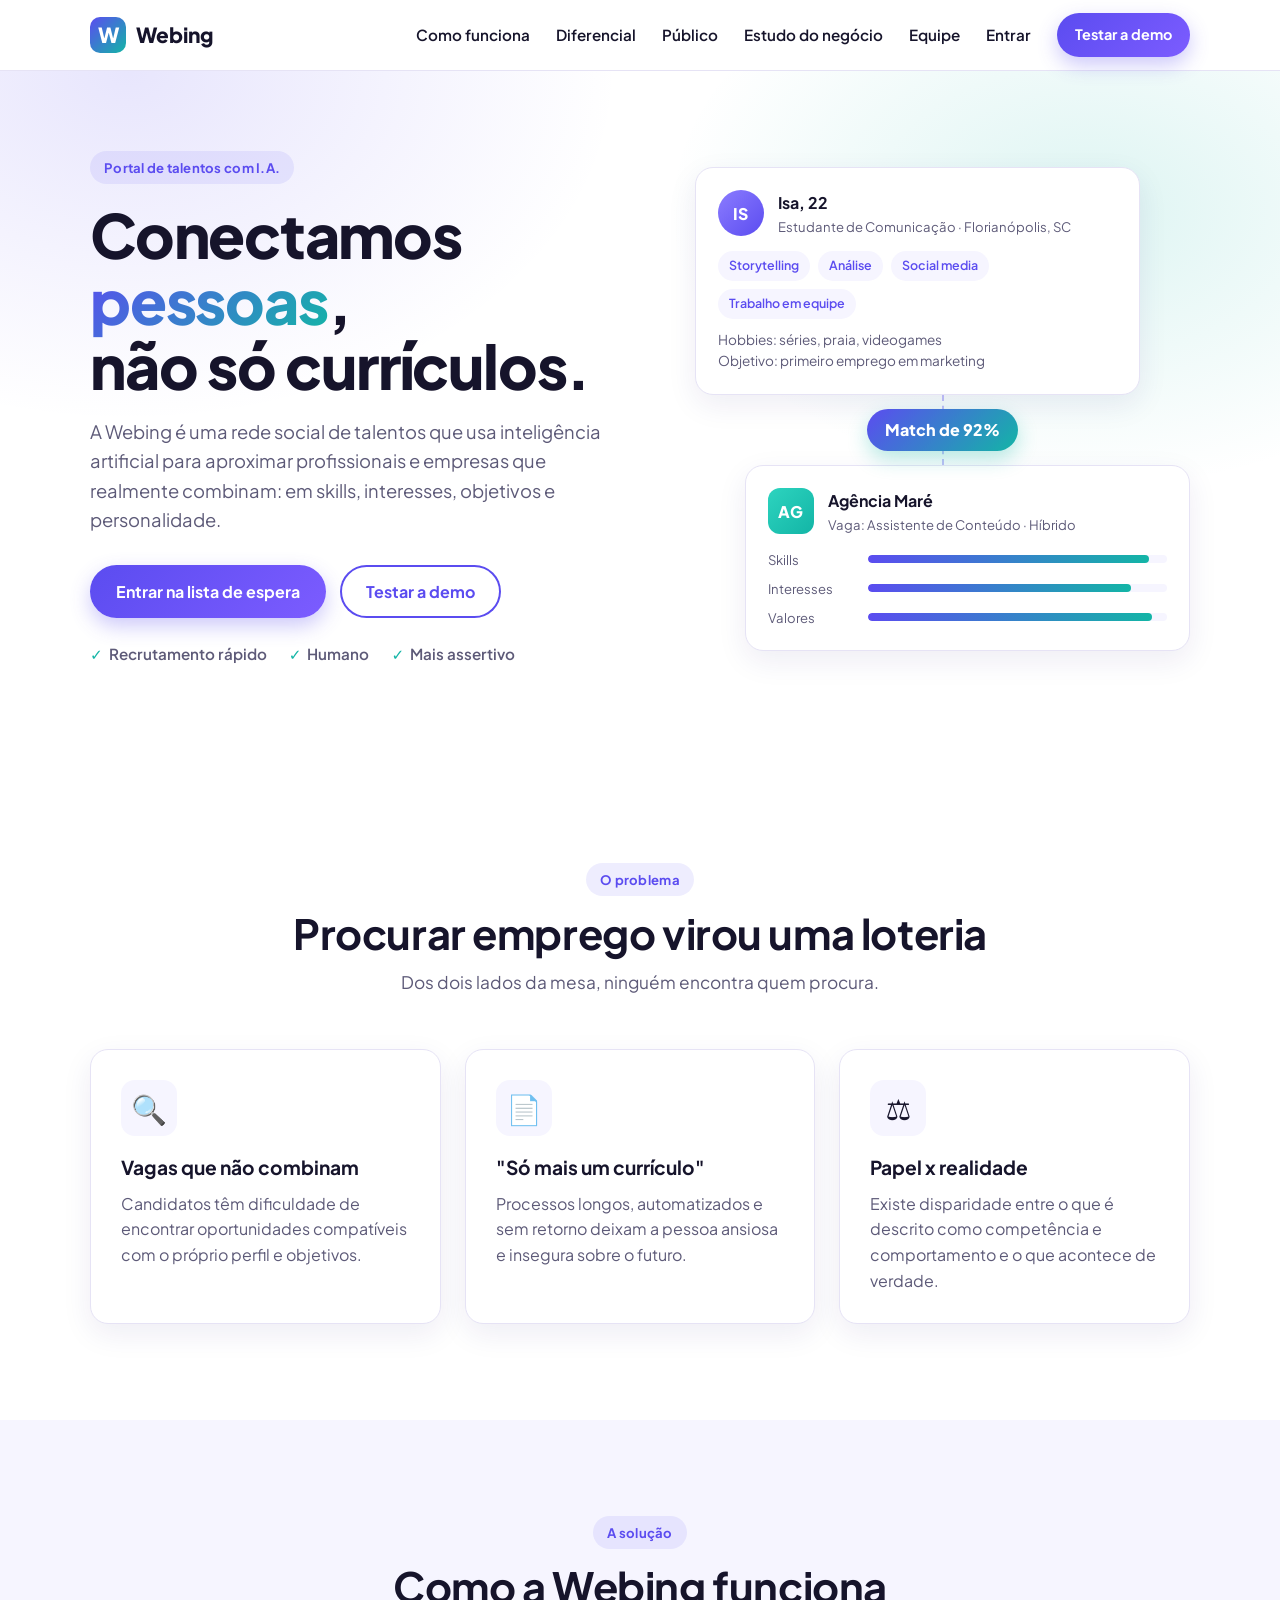
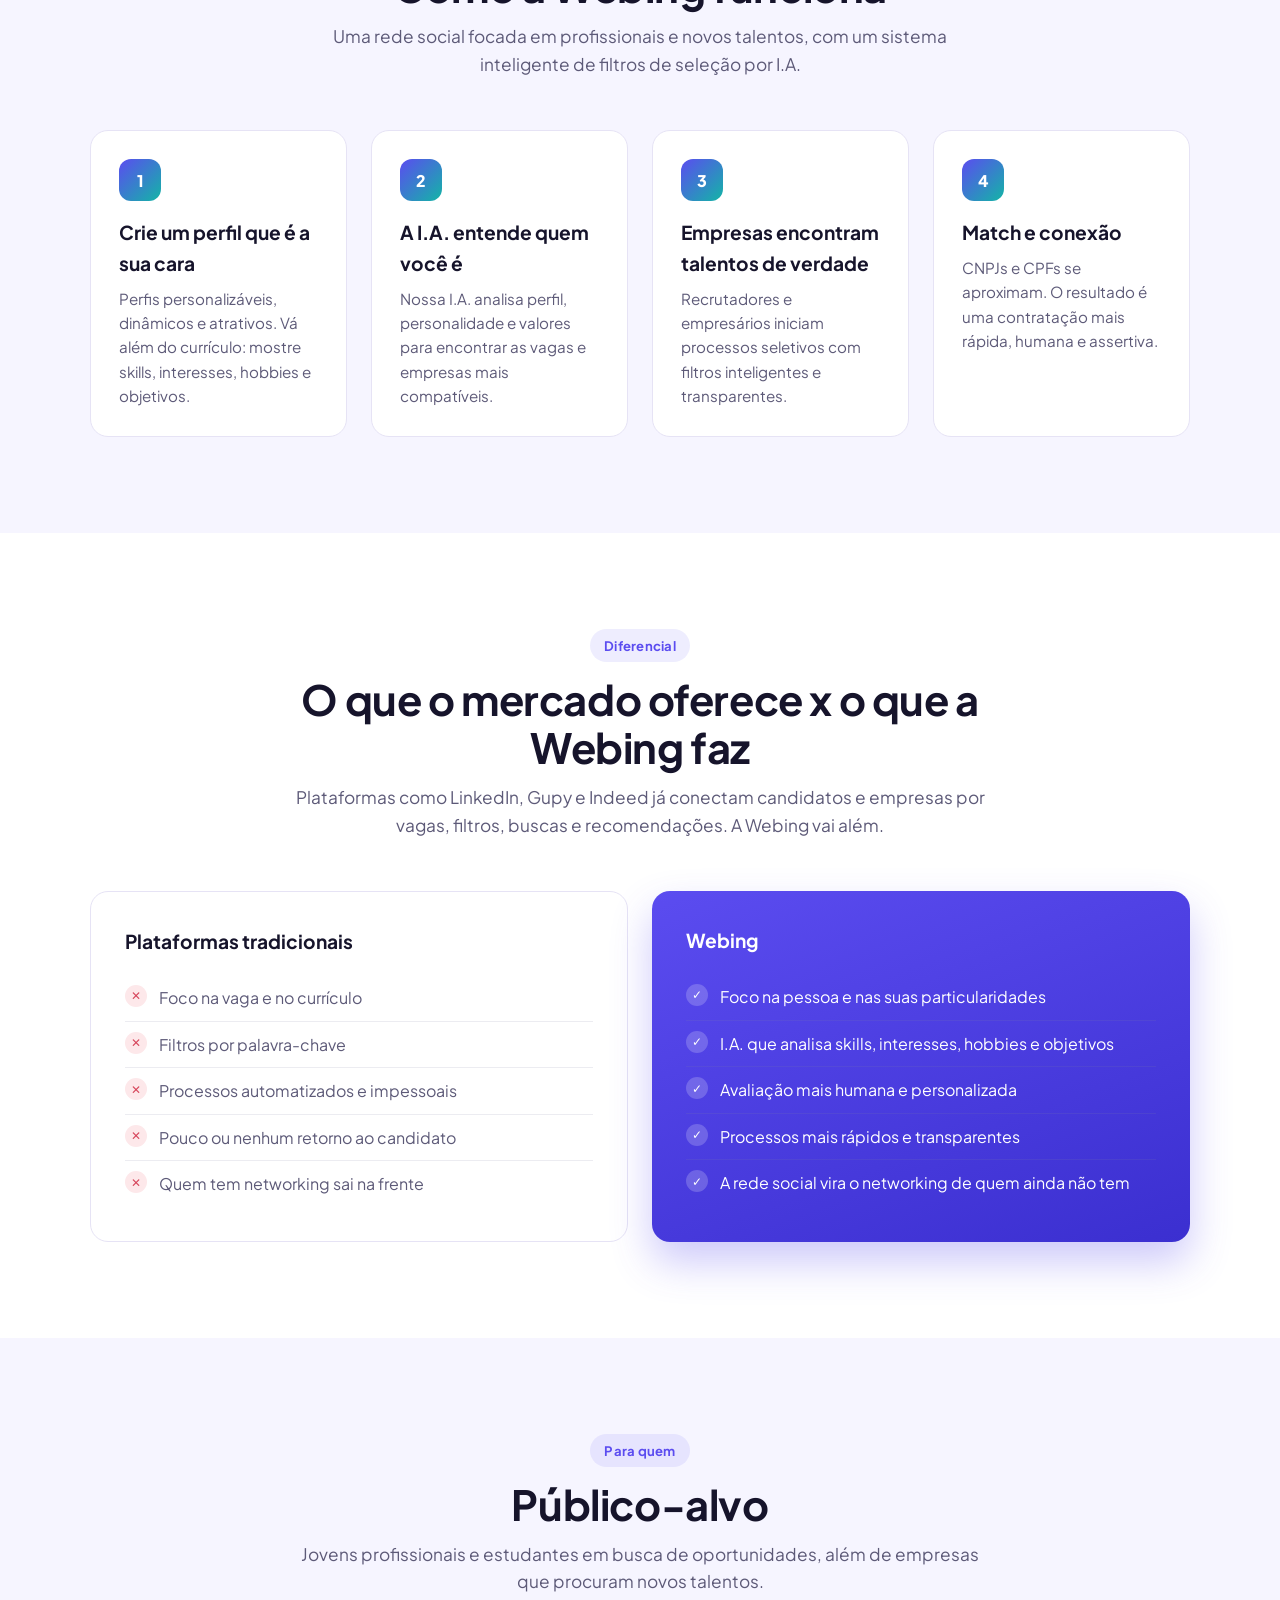
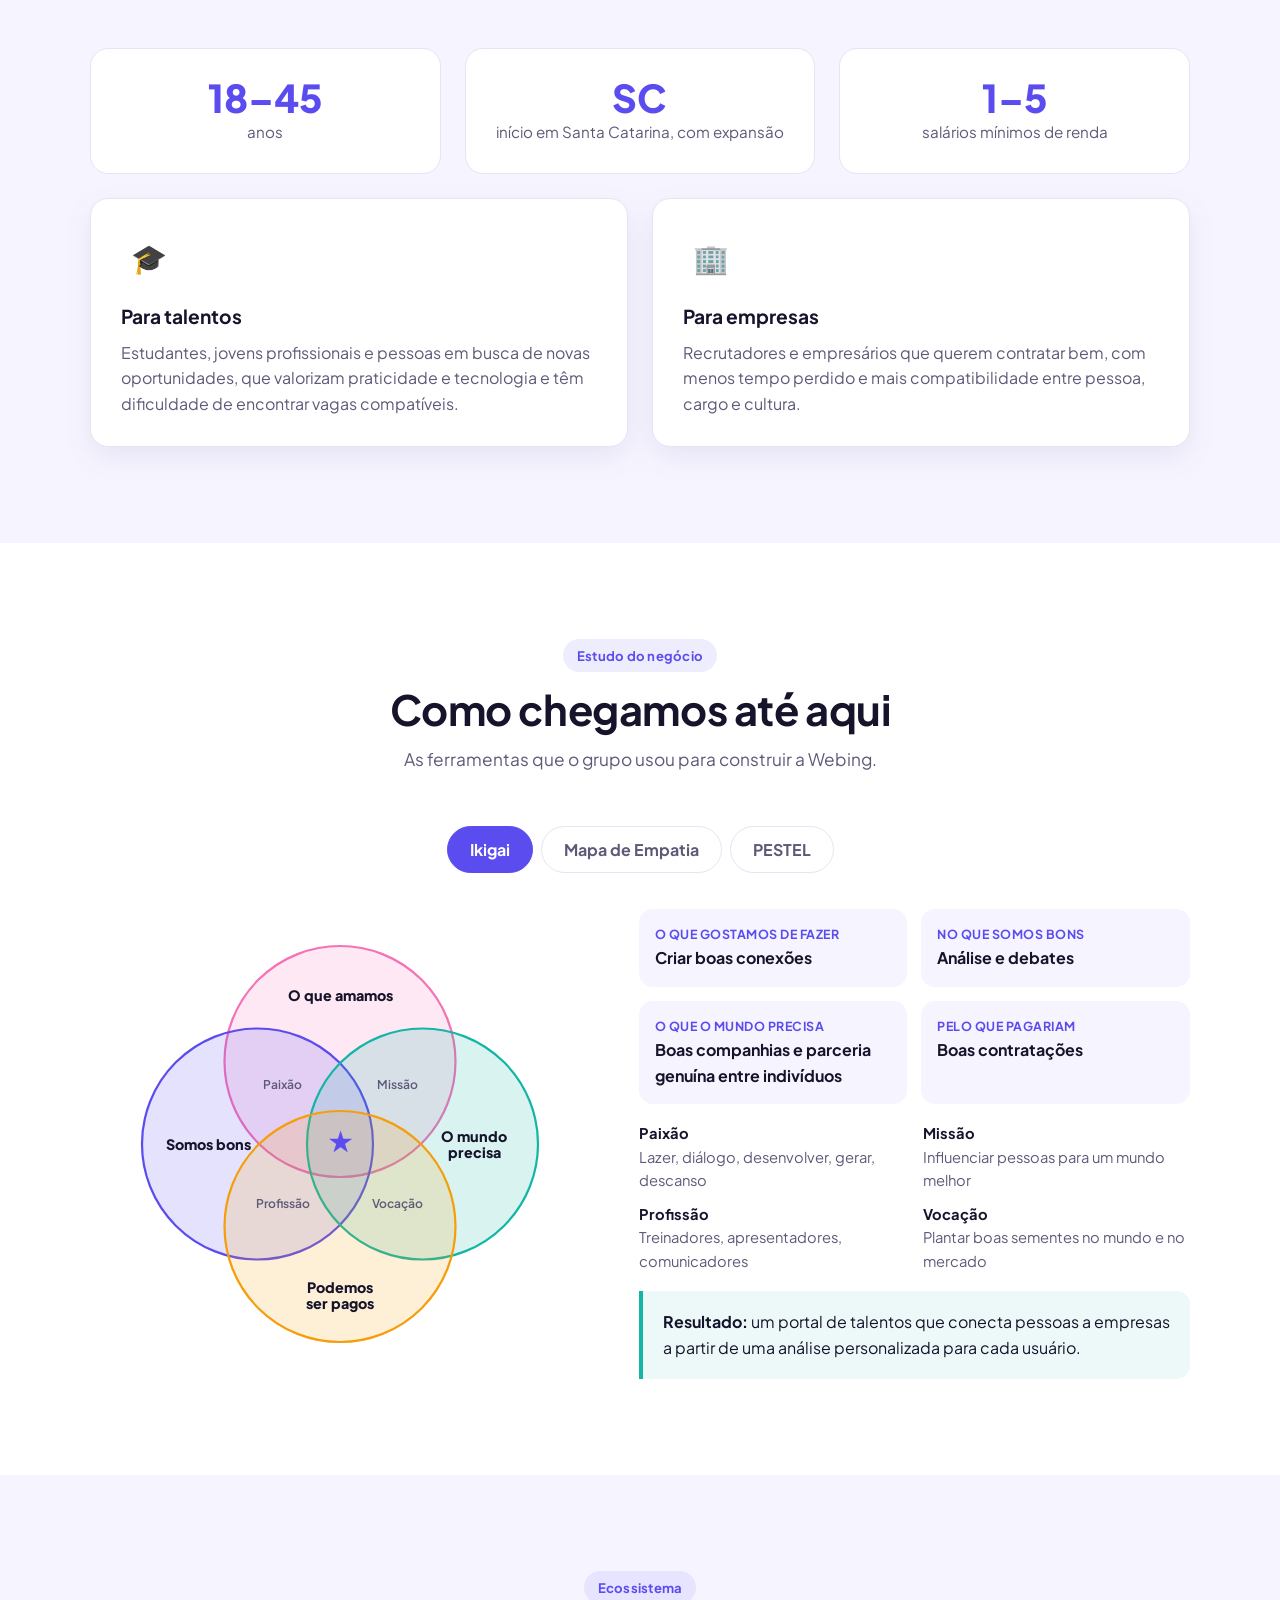
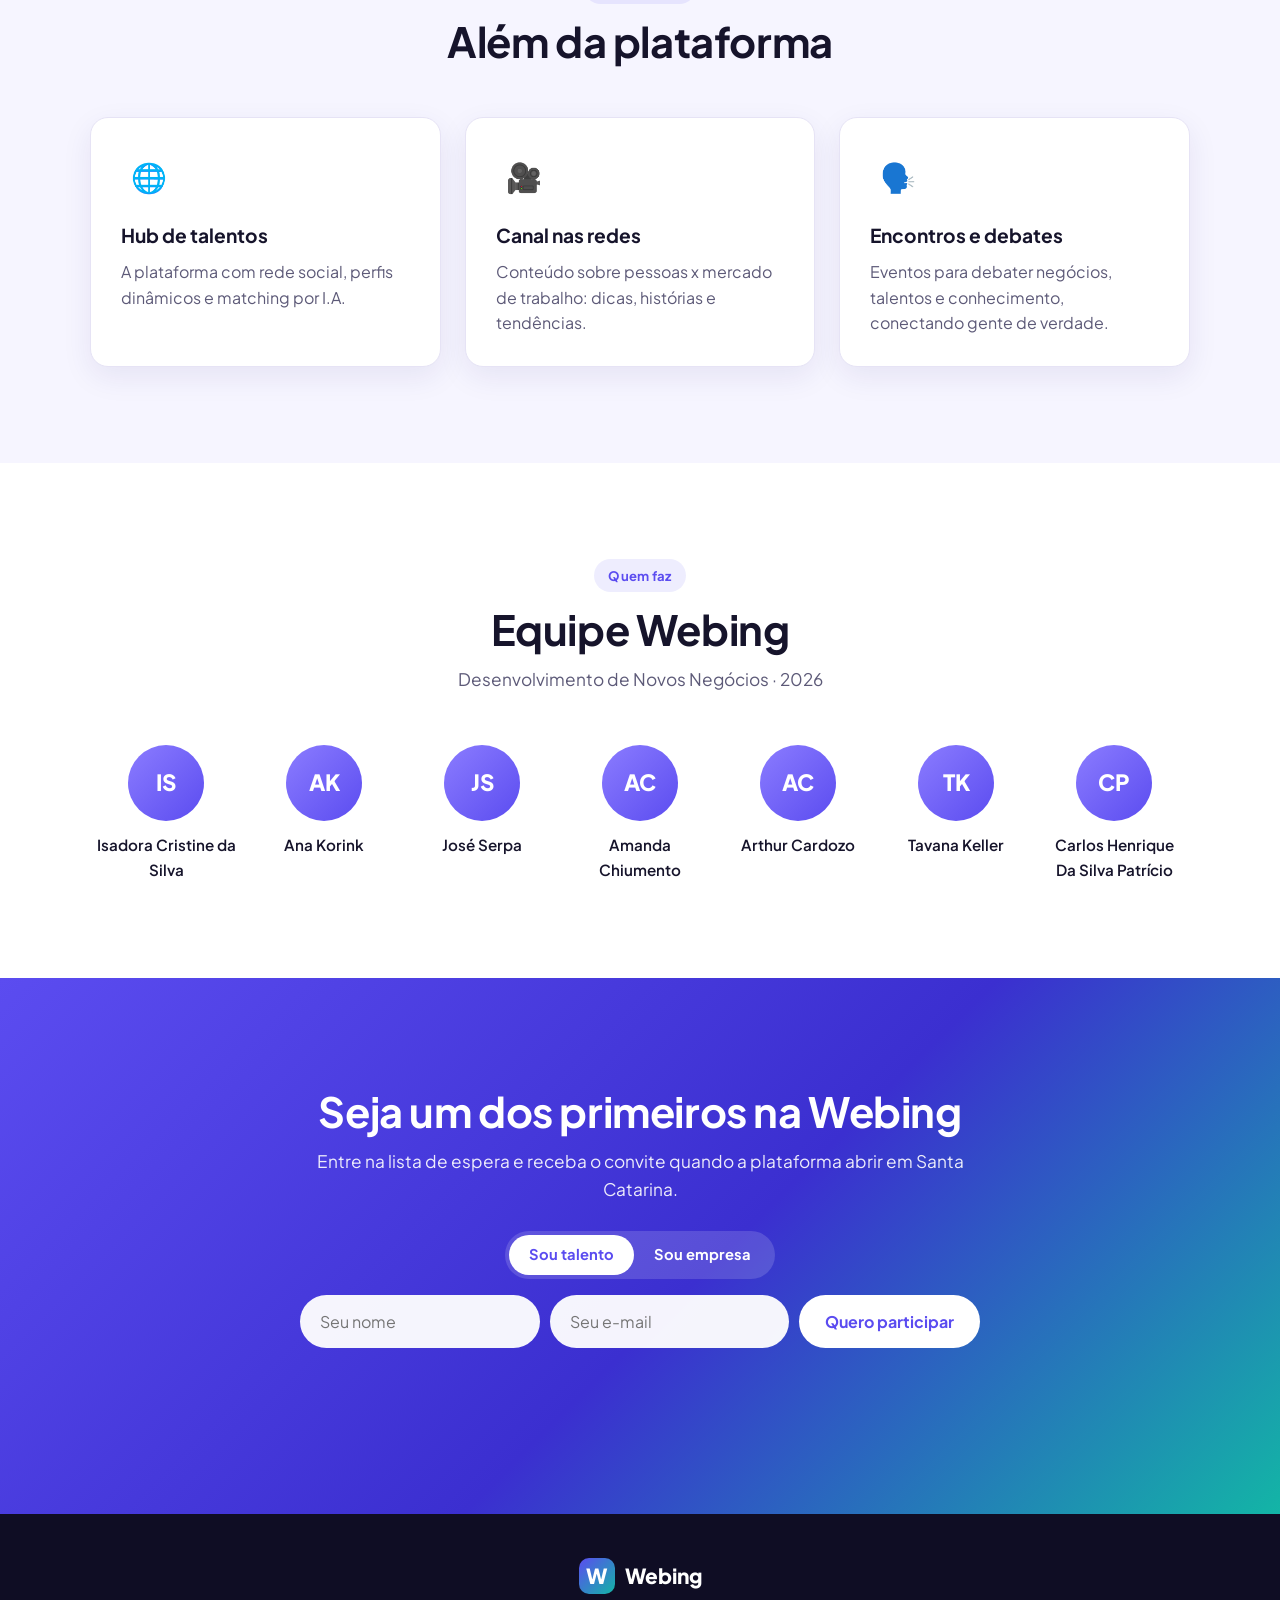
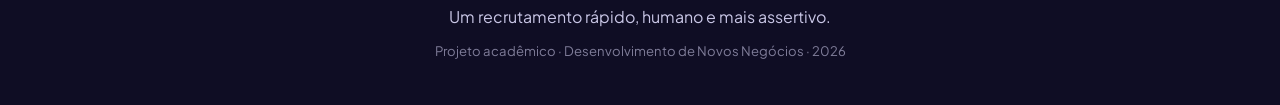
==== commit 5b806b4f: "Adiciona demo da plataforma: login, perfil, match por I.A. e entrevista automática Co-Authored-By: C" ====
--- a/index.html
+++ b/index.html
@@ -28,7 +28,8 @@
       <a href="#publico">Público</a>
       <a href="#estudo">Estudo do negócio</a>
       <a href="#equipe">Equipe</a>
-      <a href="#lista" class="btn btn-small">Quero participar</a>
+      <a href="app.html">Entrar</a>
+      <a href="app.html" class="btn btn-small">Testar a demo</a>
     </nav>
   </div>
 </header>
@@ -44,7 +45,7 @@
         <p class="lead">A Webing é uma rede social de talentos que usa inteligência artificial para aproximar profissionais e empresas que realmente combinam: em skills, interesses, objetivos e personalidade.</p>
         <div class="hero-cta">
           <a href="#lista" class="btn">Entrar na lista de espera</a>
-          <a href="#como-funciona" class="btn btn-ghost">Ver como funciona</a>
+          <a href="app.html" class="btn btn-ghost">Testar a demo</a>
         </div>
         <ul class="hero-points">
           <li>Recrutamento rápido</li>
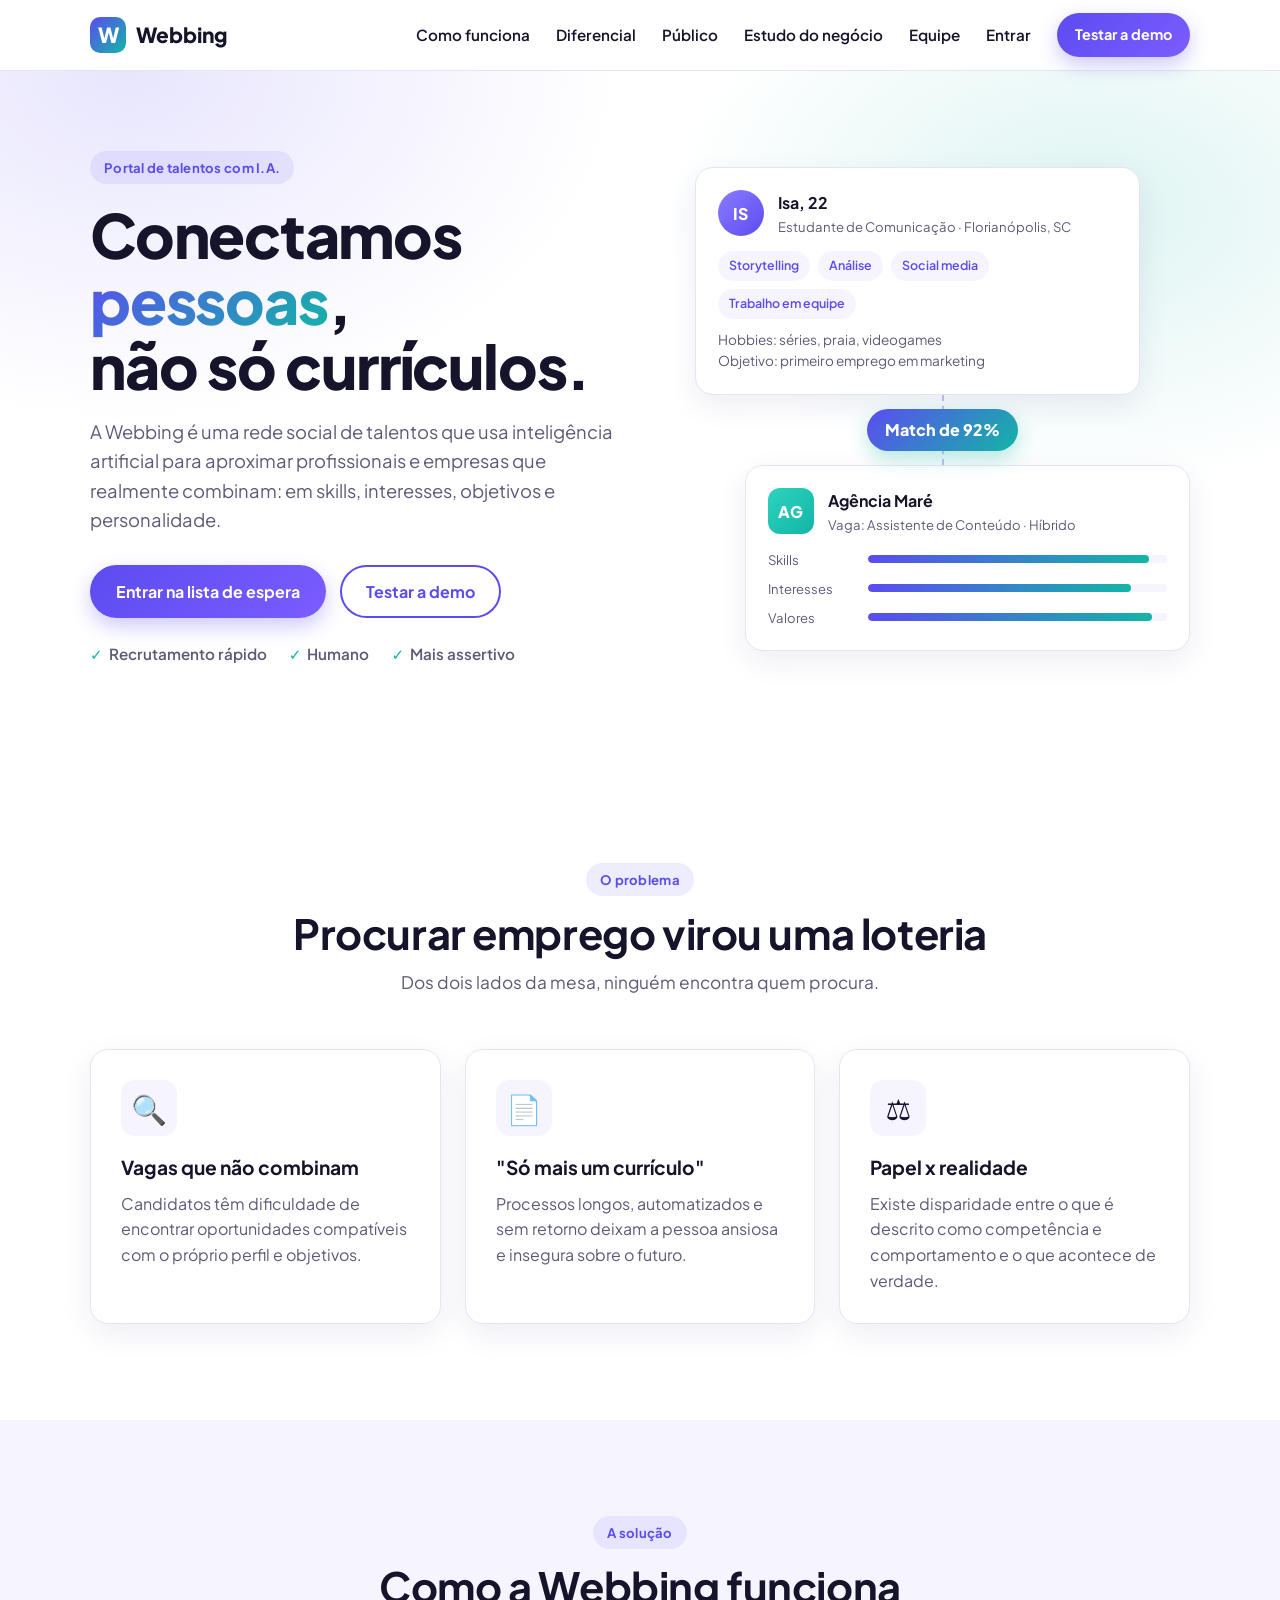
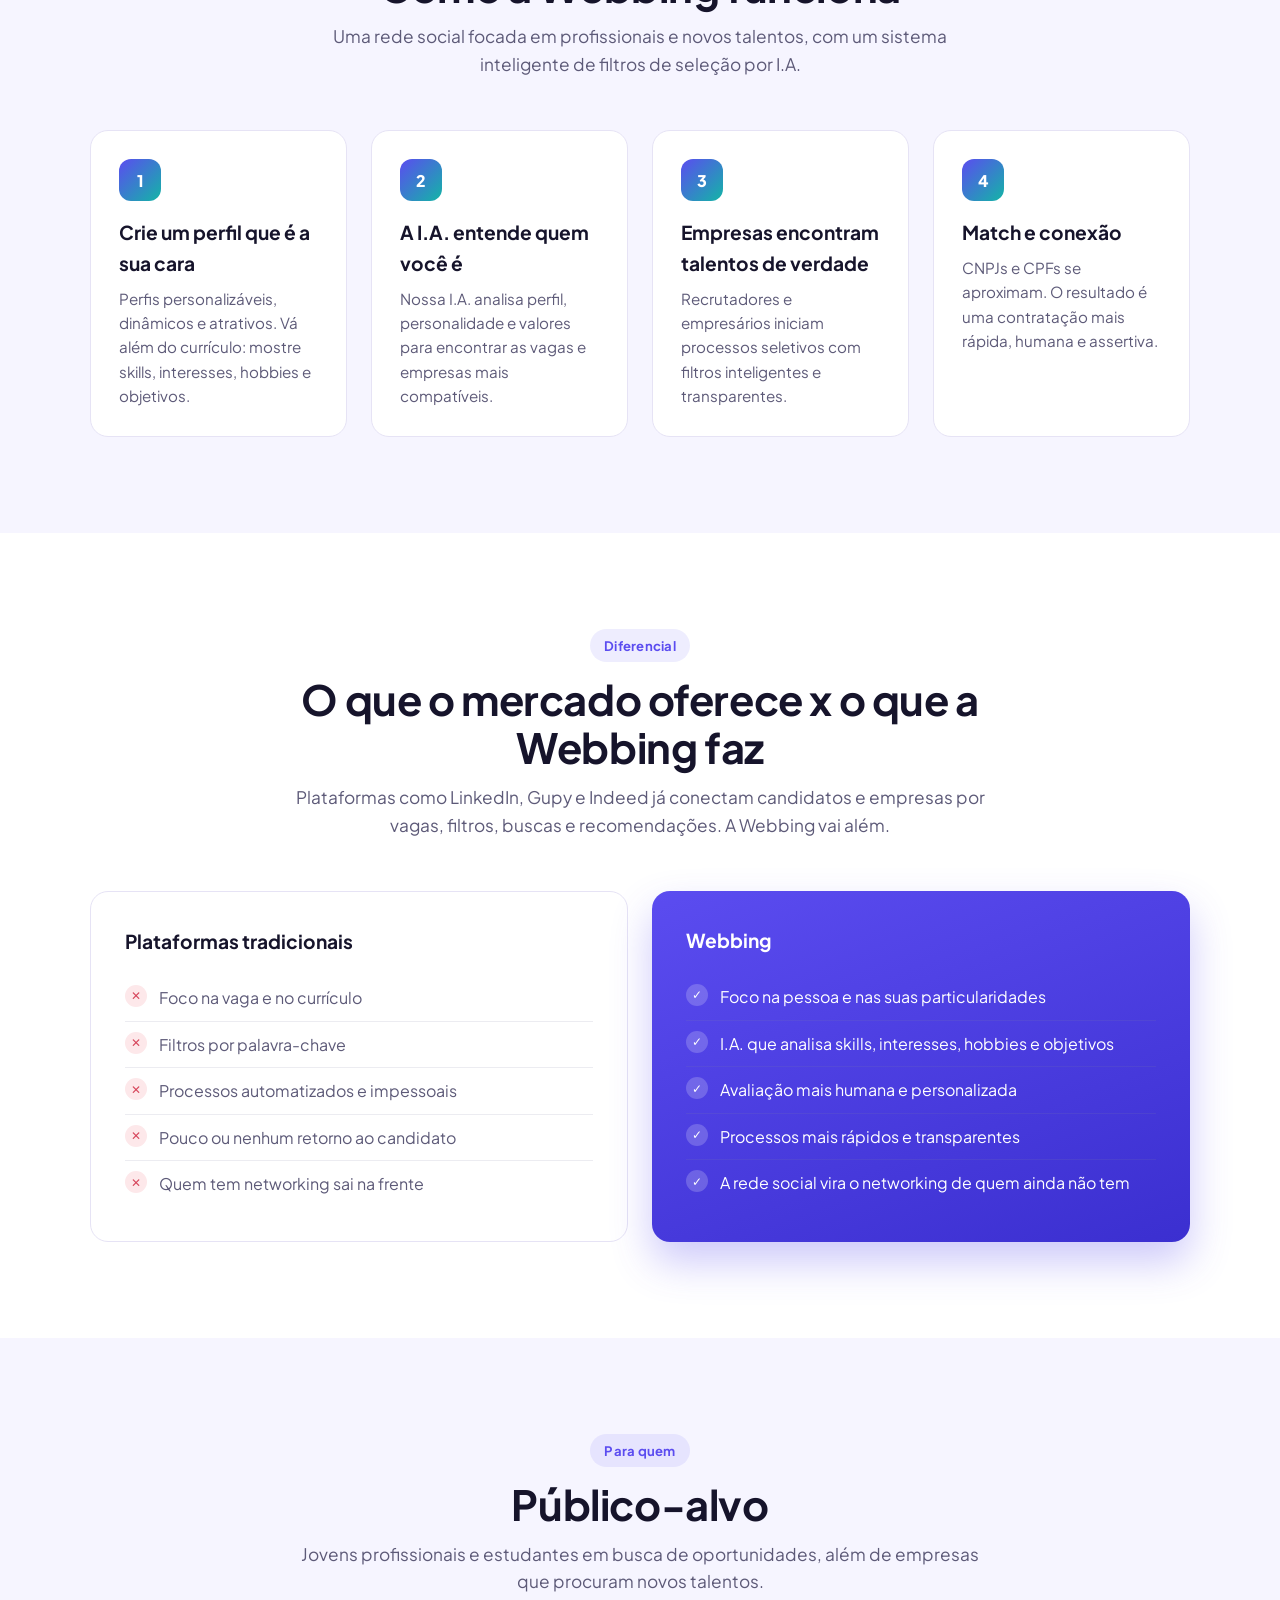
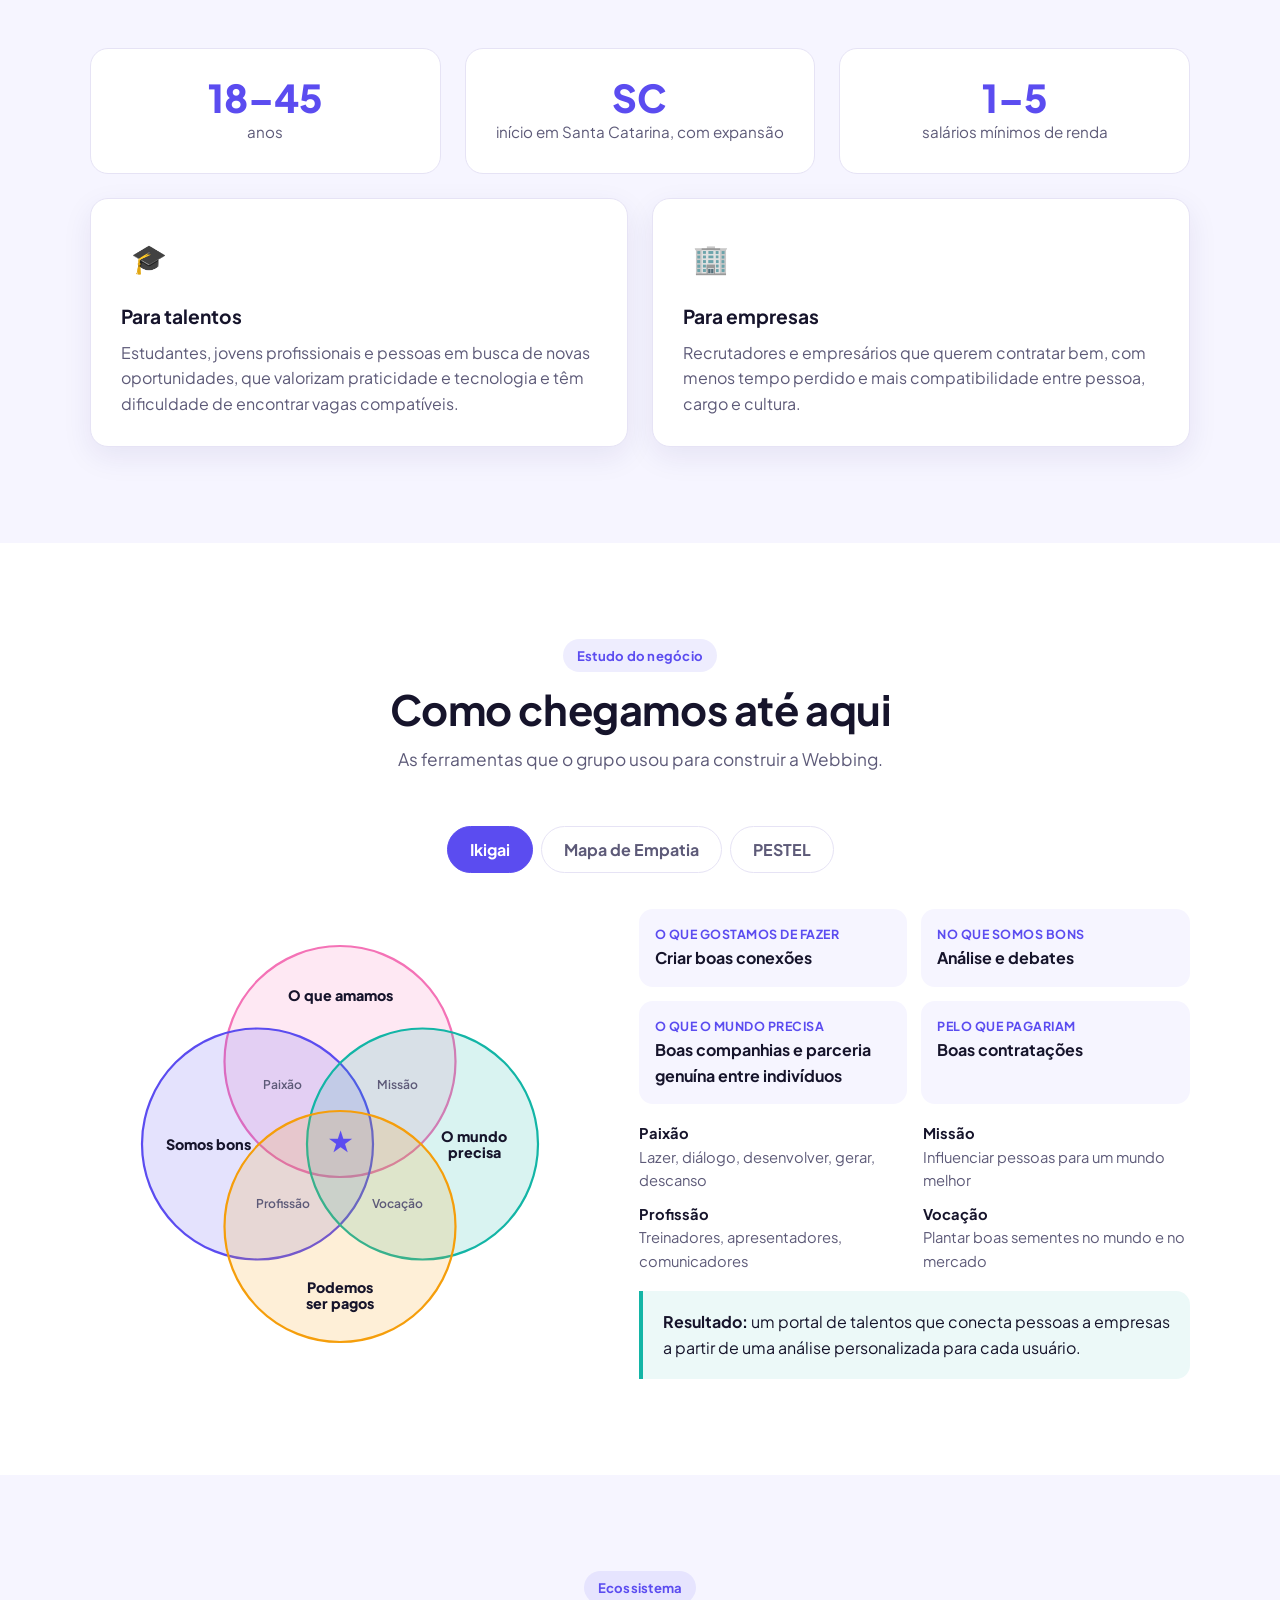
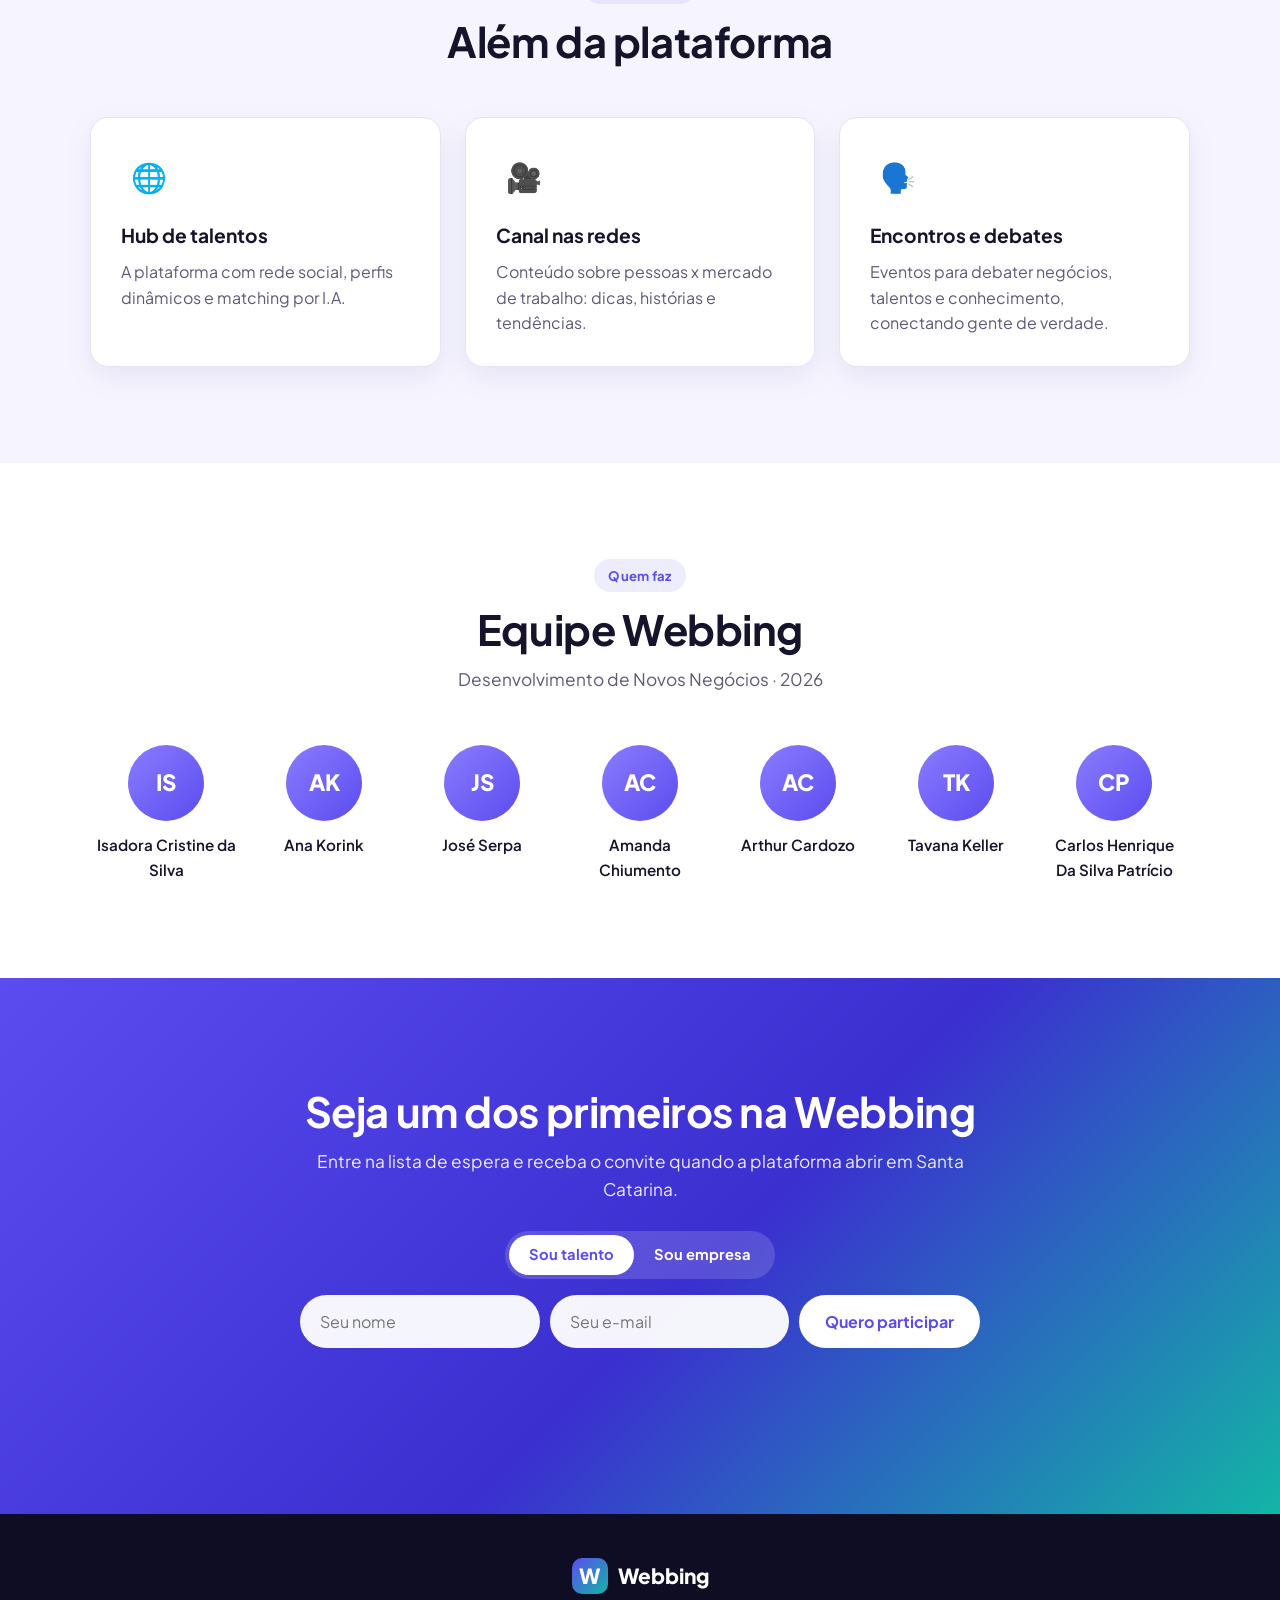
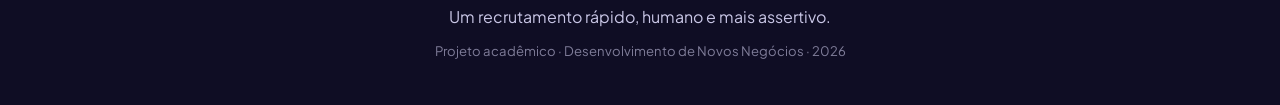
==== commit c1139958: "Corrige o nome da rede social para Webbing Co-Authored-By: Claude Opus 5.5 <noreply@anthropic.com> C" ====
--- a/index.html
+++ b/index.html
@@ -3,8 +3,8 @@
 <head>
   <meta charset="utf-8">
   <meta name="viewport" content="width=device-width, initial-scale=1">
-  <title>Webing | Conectamos pessoas</title>
-  <meta name="description" content="Webing é uma plataforma de talentos que usa I.A. para conectar profissionais e empresas de forma personalizada, rápida e humana.">
+  <title>Webbing | Conectamos pessoas</title>
+  <meta name="description" content="Webbing é uma plataforma de talentos que usa I.A. para conectar profissionais e empresas de forma personalizada, rápida e humana.">
   <link rel="preconnect" href="https://fonts.googleapis.com">
   <link rel="preconnect" href="https://fonts.gstatic.com" crossorigin>
   <link href="https://fonts.googleapis.com/css2?family=Plus+Jakarta+Sans:wght@400;500;600;700;800&display=swap" rel="stylesheet">
@@ -15,9 +15,9 @@
 
 <header class="nav" id="topo">
   <div class="container nav-inner">
-    <a href="#topo" class="logo" aria-label="Webing, início">
+    <a href="#topo" class="logo" aria-label="Webbing, início">
       <span class="logo-mark">W</span>
-      <span>Webing</span>
+      <span>Webbing</span>
     </a>
     <button class="menu-toggle" aria-label="Abrir menu" aria-expanded="false">
       <span></span><span></span><span></span>
@@ -42,7 +42,7 @@
       <div class="hero-text reveal">
         <span class="tag">Portal de talentos com I.A.</span>
         <h1>Conectamos <span class="grad">pessoas</span>,<br>não só currículos.</h1>
-        <p class="lead">A Webing é uma rede social de talentos que usa inteligência artificial para aproximar profissionais e empresas que realmente combinam: em skills, interesses, objetivos e personalidade.</p>
+        <p class="lead">A Webbing é uma rede social de talentos que usa inteligência artificial para aproximar profissionais e empresas que realmente combinam: em skills, interesses, objetivos e personalidade.</p>
         <div class="hero-cta">
           <a href="#lista" class="btn">Entrar na lista de espera</a>
           <a href="app.html" class="btn btn-ghost">Testar a demo</a>
@@ -126,7 +126,7 @@
     <div class="container">
       <div class="section-head reveal">
         <span class="kicker">A solução</span>
-        <h2>Como a Webing funciona</h2>
+        <h2>Como a Webbing funciona</h2>
         <p>Uma rede social focada em profissionais e novos talentos, com um sistema inteligente de filtros de seleção por I.A.</p>
       </div>
       <ol class="steps">
@@ -159,8 +159,8 @@
     <div class="container">
       <div class="section-head reveal">
         <span class="kicker">Diferencial</span>
-        <h2>O que o mercado oferece x o que a Webing faz</h2>
-        <p>Plataformas como LinkedIn, Gupy e Indeed já conectam candidatos e empresas por vagas, filtros, buscas e recomendações. A Webing vai além.</p>
+        <h2>O que o mercado oferece x o que a Webbing faz</h2>
+        <p>Plataformas como LinkedIn, Gupy e Indeed já conectam candidatos e empresas por vagas, filtros, buscas e recomendações. A Webbing vai além.</p>
       </div>
       <div class="compare reveal">
         <div class="compare-col">
@@ -174,7 +174,7 @@
           </ul>
         </div>
         <div class="compare-col compare-win">
-          <h3>Webing</h3>
+          <h3>Webbing</h3>
           <ul class="list-check">
             <li>Foco na pessoa e nas suas particularidades</li>
             <li>I.A. que analisa skills, interesses, hobbies e objetivos</li>
@@ -221,7 +221,7 @@
       <div class="section-head reveal">
         <span class="kicker">Estudo do negócio</span>
         <h2>Como chegamos até aqui</h2>
-        <p>As ferramentas que o grupo usou para construir a Webing.</p>
+        <p>As ferramentas que o grupo usou para construir a Webbing.</p>
       </div>
 
       <div class="tabs reveal" role="tablist">
@@ -363,7 +363,7 @@
     <div class="container">
       <div class="section-head reveal">
         <span class="kicker">Quem faz</span>
-        <h2>Equipe Webing</h2>
+        <h2>Equipe Webbing</h2>
         <p>Desenvolvimento de Novos Negócios · 2026</p>
       </div>
       <div class="team reveal">
@@ -381,7 +381,7 @@
   <!-- CTA -->
   <section class="section cta" id="lista">
     <div class="container cta-inner reveal">
-      <h2>Seja um dos primeiros na Webing</h2>
+      <h2>Seja um dos primeiros na Webbing</h2>
       <p>Entre na lista de espera e receba o convite quando a plataforma abrir em Santa Catarina.</p>
       <form class="cta-form" id="form-lista">
         <div class="seg" role="radiogroup" aria-label="Tipo de cadastro">
@@ -402,7 +402,7 @@
 
 <footer class="footer">
   <div class="container footer-inner">
-    <a href="#topo" class="logo"><span class="logo-mark">W</span><span>Webing</span></a>
+    <a href="#topo" class="logo"><span class="logo-mark">W</span><span>Webbing</span></a>
     <p>Um recrutamento rápido, humano e mais assertivo.</p>
     <p class="small">Projeto acadêmico · Desenvolvimento de Novos Negócios · 2026</p>
   </div>
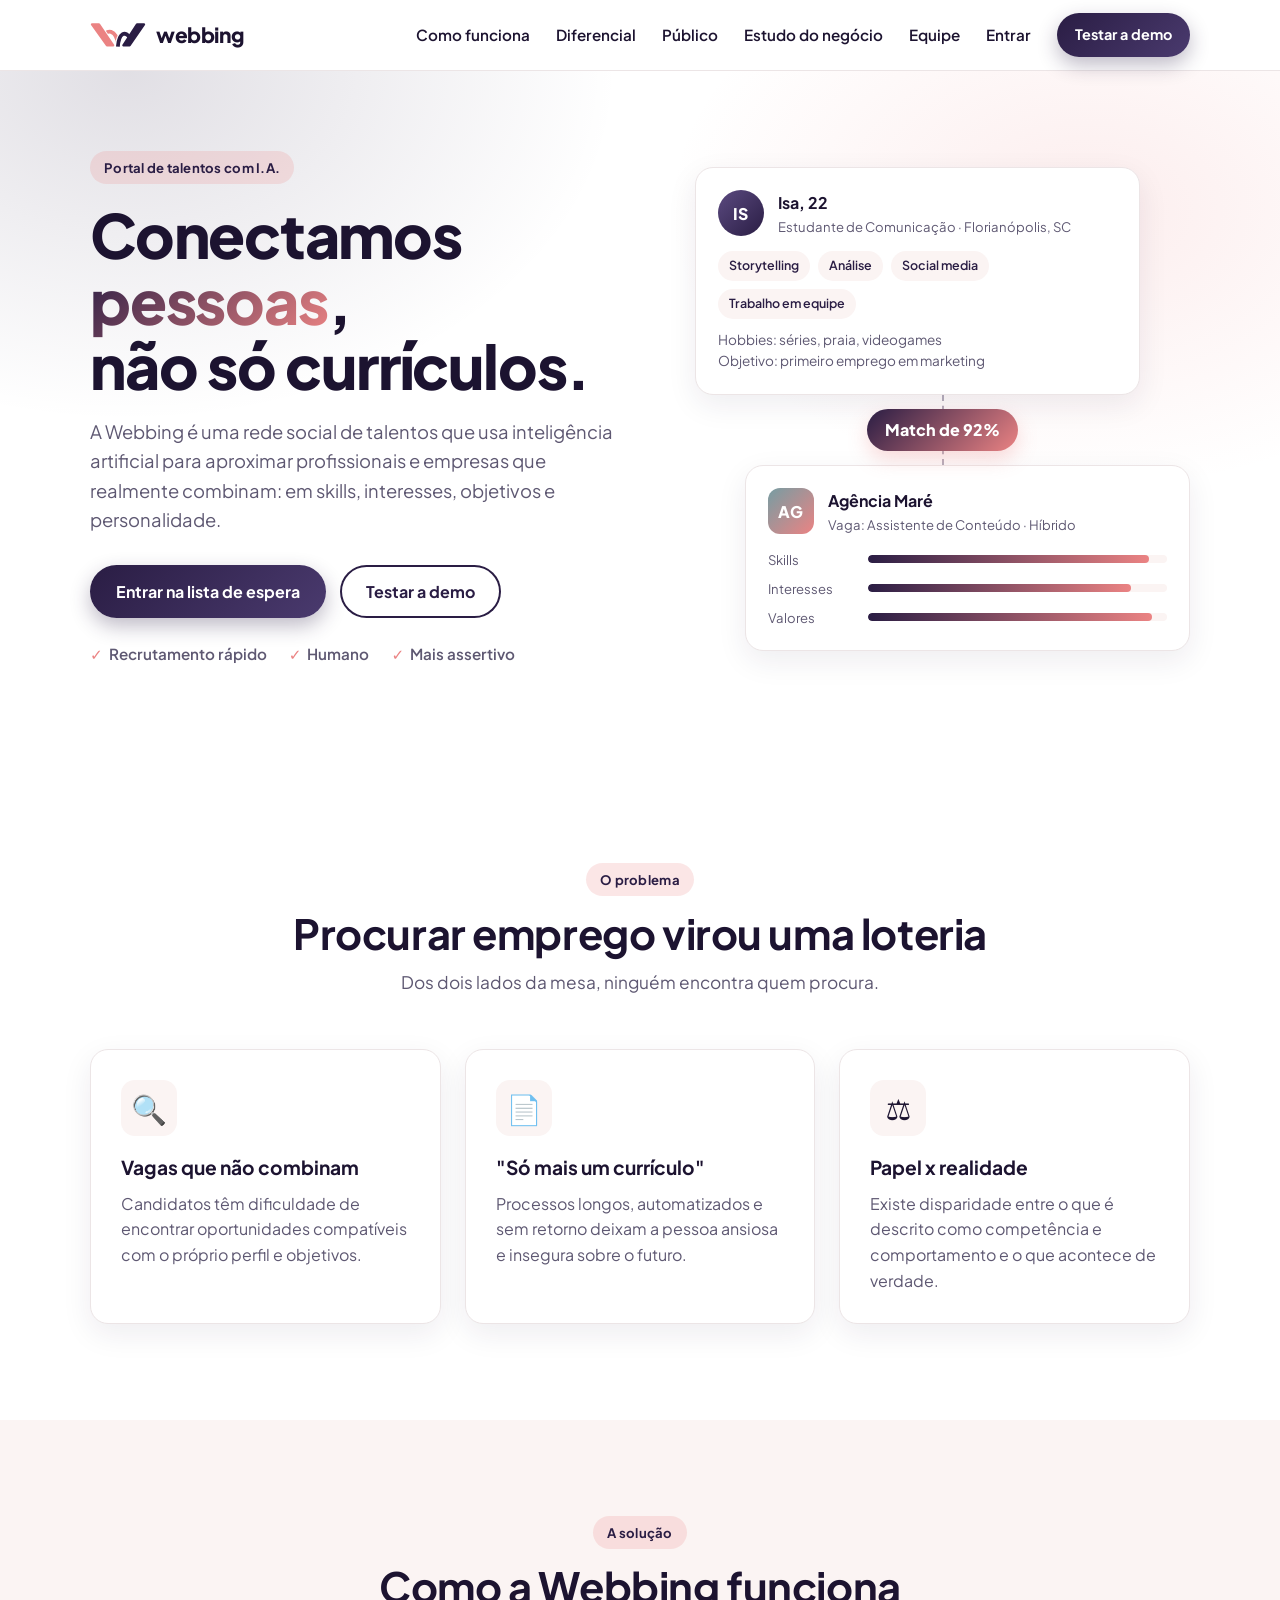
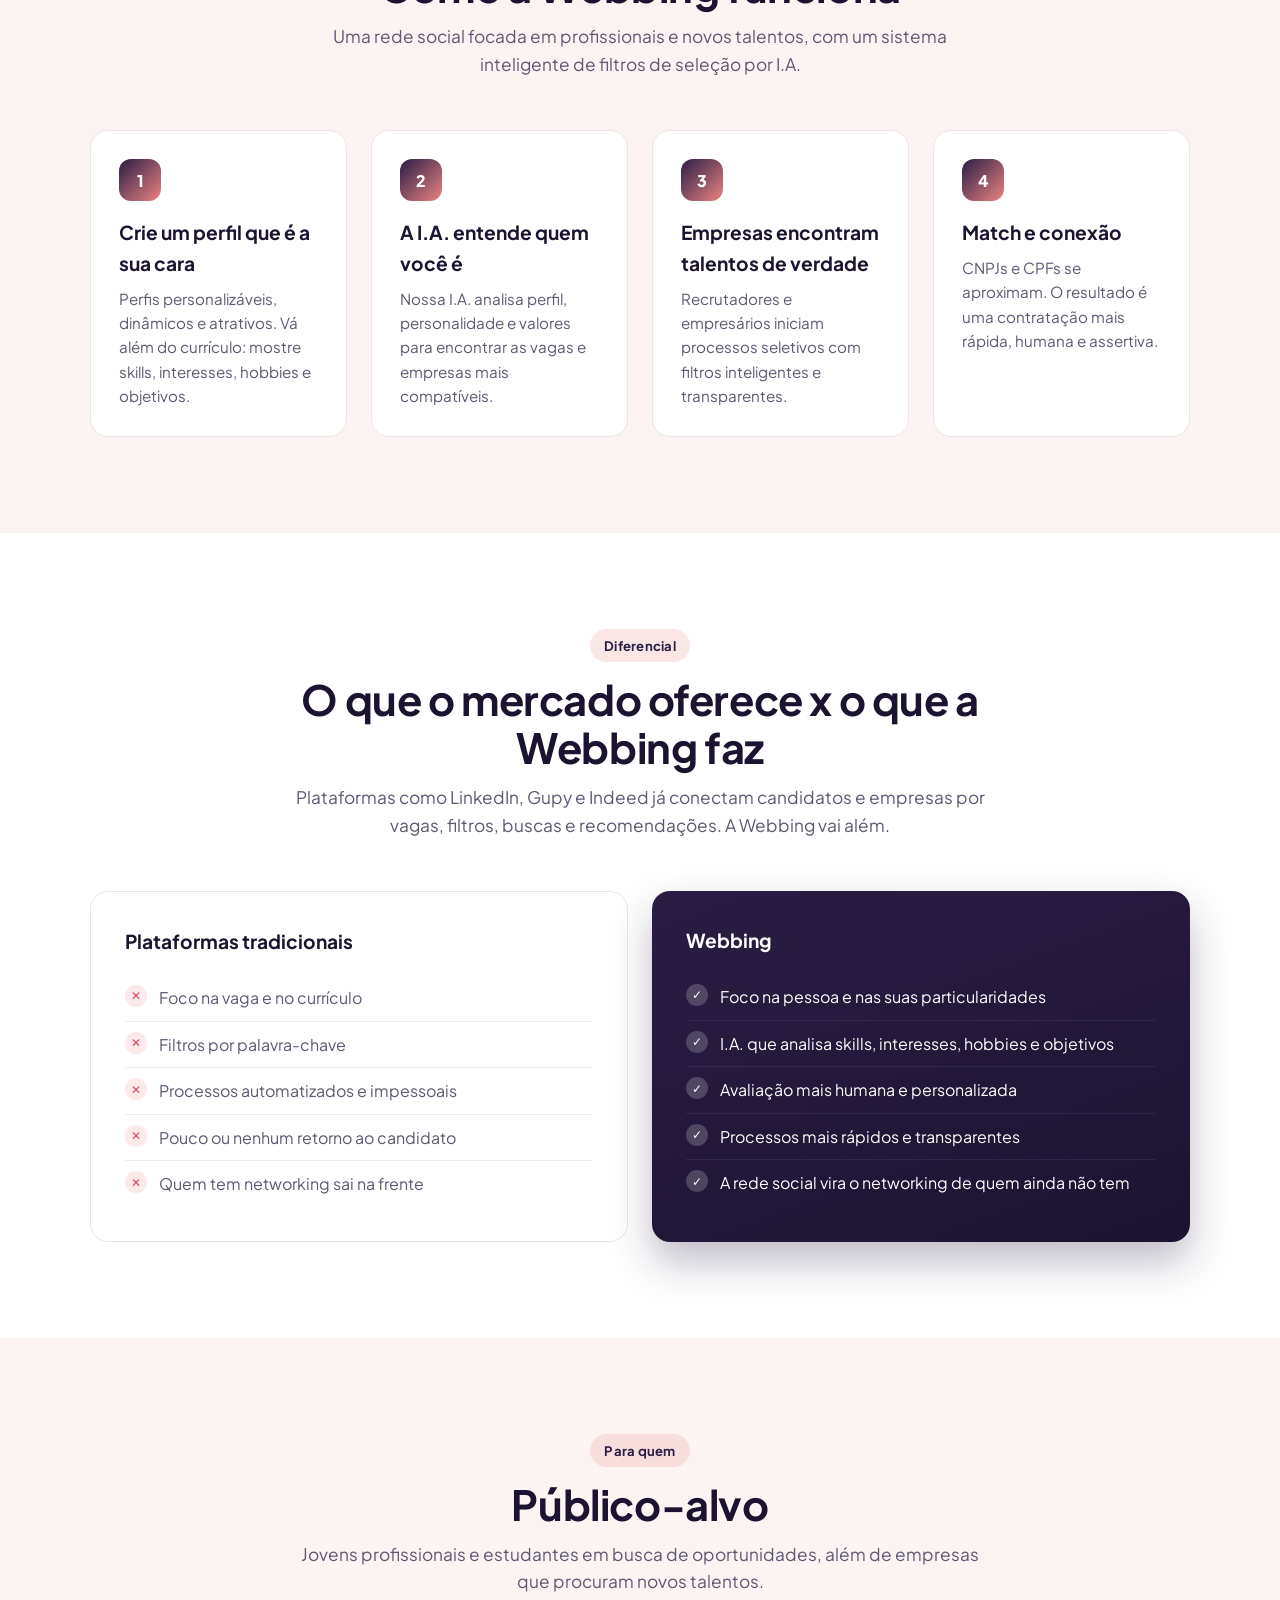
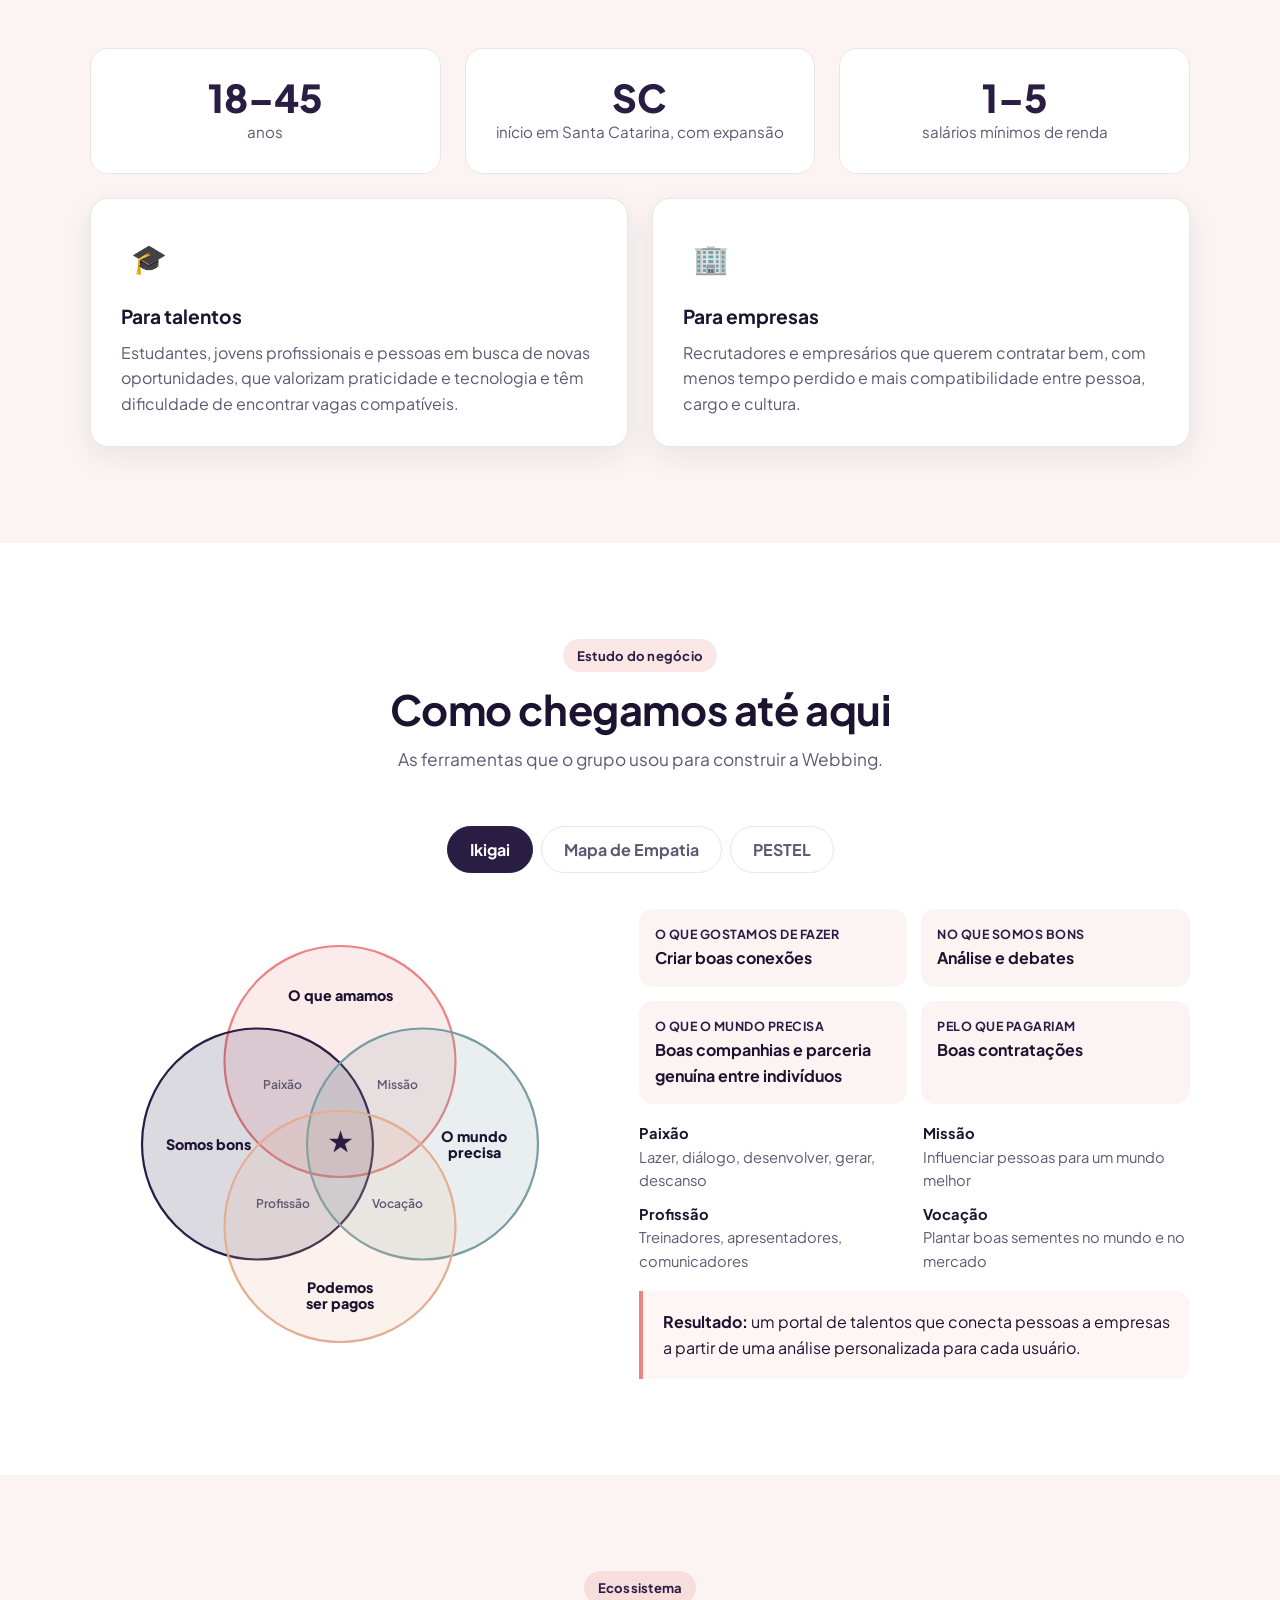
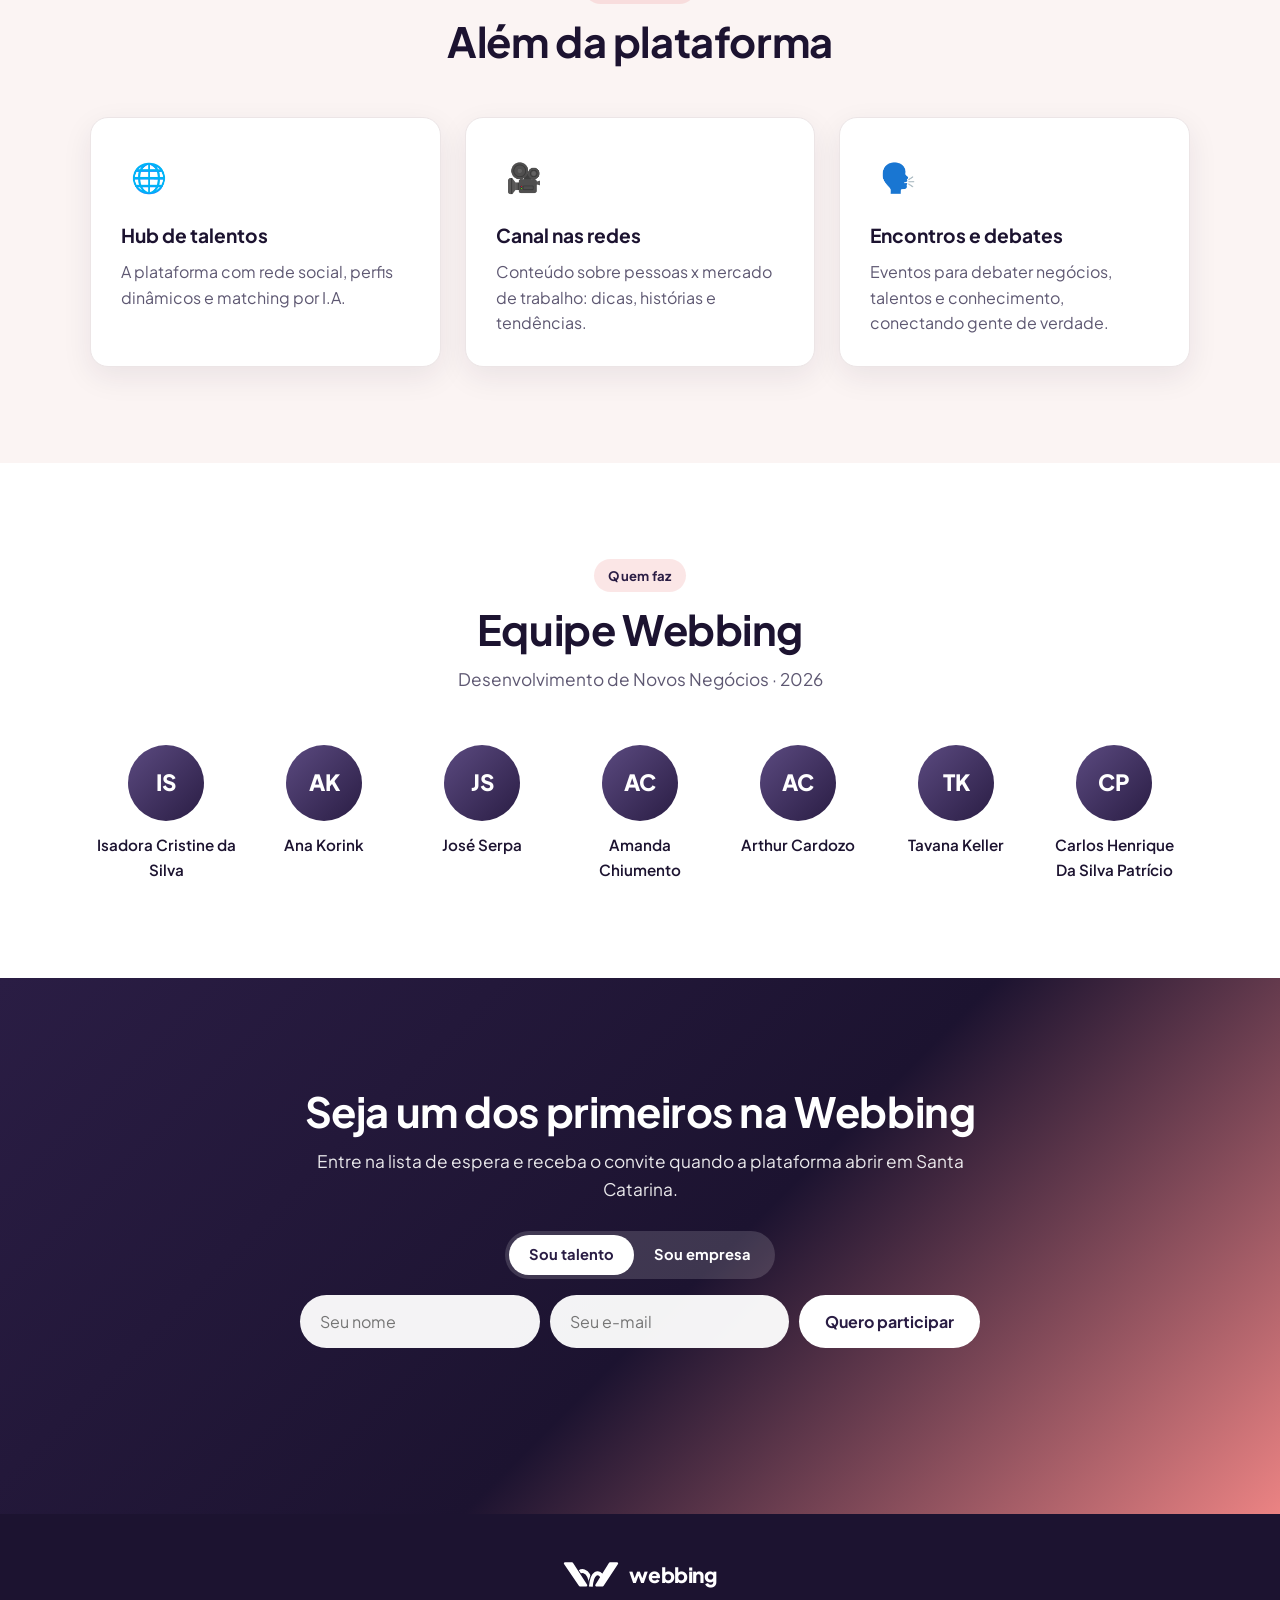
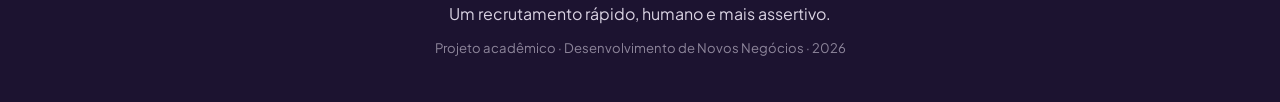
==== commit 32d35ac4: "Aplica a logo da Webbing e a nova paleta de cores Co-Authored-By: Claude Opus 5.5 <noreply@anthropic" ====
--- a/index.html
+++ b/index.html
@@ -9,15 +9,15 @@
   <link rel="preconnect" href="https://fonts.gstatic.com" crossorigin>
   <link href="https://fonts.googleapis.com/css2?family=Plus+Jakarta+Sans:wght@400;500;600;700;800&display=swap" rel="stylesheet">
   <link rel="stylesheet" href="style.css">
-  <link rel="icon" href="data:image/svg+xml,%3Csvg xmlns='http://www.w3.org/2000/svg' viewBox='0 0 32 32'%3E%3Crect width='32' height='32' rx='8' fill='%235b4cf0'/%3E%3Cpath d='M7 10l4 12 5-9 5 9 4-12' stroke='white' stroke-width='3' fill='none' stroke-linecap='round' stroke-linejoin='round'/%3E%3C/svg%3E">
+  <link rel="icon" href="img/favicon.svg" type="image/svg+xml">
 </head>
 <body>
 
 <header class="nav" id="topo">
   <div class="container nav-inner">
     <a href="#topo" class="logo" aria-label="Webbing, início">
-      <span class="logo-mark">W</span>
-      <span>Webbing</span>
+      <img class="logo-mark" src="img/logo-mark.svg" alt="">
+      <span class="wordmark">webbing</span>
     </a>
     <button class="menu-toggle" aria-label="Abrir menu" aria-expanded="false">
       <span></span><span></span><span></span>
@@ -402,7 +402,7 @@
 
 <footer class="footer">
   <div class="container footer-inner">
-    <a href="#topo" class="logo"><span class="logo-mark">W</span><span>Webbing</span></a>
+    <a href="#topo" class="logo"><img class="logo-mark" src="img/logo-mark-white.svg" alt=""><span class="wordmark">webbing</span></a>
     <p>Um recrutamento rápido, humano e mais assertivo.</p>
     <p class="small">Projeto acadêmico · Desenvolvimento de Novos Negócios · 2026</p>
   </div>
--- a/style.css
+++ b/style.css
@@ -1,13 +1,13 @@
 :root {
   --bg: #ffffff;
-  --bg-alt: #f6f5ff;
+  --bg-alt: #FBF4F3;
   --surface: #ffffff;
-  --text: #16142b;
-  --muted: #5d5a78;
-  --border: #e6e3f5;
-  --primary: #5b4cf0;
-  --primary-2: #13b5a6;
-  --shadow: 0 10px 30px rgba(40, 30, 120, .08);
+  --text: #1C1330;
+  --muted: #5E5872;
+  --border: #ECE5E6;
+  --primary: #2A1D44;
+  --primary-2: #EB8383;
+  --shadow: 0 10px 30px rgba(42,29,68, .08);
   --radius: 18px;
 }
 
@@ -29,13 +29,13 @@
   display: inline-flex; align-items: center; justify-content: center;
   padding: 14px 26px; border-radius: 999px; border: 0; cursor: pointer;
   font: inherit; font-weight: 700;
-  background: linear-gradient(135deg, var(--primary), #7c5cff);
-  color: #fff; box-shadow: 0 8px 20px rgba(91, 76, 240, .3);
+  background: linear-gradient(135deg, var(--primary), #4A3A6E);
+  color: #fff; box-shadow: 0 8px 20px rgba(42,29,68, .3);
   transition: transform .2s, box-shadow .2s;
 }
-.btn:hover { transform: translateY(-2px); box-shadow: 0 12px 26px rgba(91, 76, 240, .4); }
+.btn:hover { transform: translateY(-2px); box-shadow: 0 12px 26px rgba(42,29,68, .4); }
 .btn-ghost { background: transparent; color: var(--primary); box-shadow: inset 0 0 0 2px var(--primary); }
-.btn-ghost:hover { box-shadow: inset 0 0 0 2px var(--primary); background: rgba(91,76,240,.06); }
+.btn-ghost:hover { box-shadow: inset 0 0 0 2px var(--primary); background: rgba(42,29,68,.06); }
 .btn-small { padding: 10px 18px; font-size: .9rem; }
 .btn-light { background: #fff; color: var(--primary); box-shadow: none; }
 
@@ -47,10 +47,7 @@
 }
 .nav-inner { display: flex; align-items: center; justify-content: space-between; height: 70px; }
 .logo { display: flex; align-items: center; gap: 10px; font-weight: 800; font-size: 1.3rem; }
-.logo-mark {
-  width: 36px; height: 36px; border-radius: 10px; display: grid; place-items: center;
-  background: linear-gradient(135deg, var(--primary), var(--primary-2)); color: #fff;
-}
+.logo-mark { width: 48px; height: auto; flex: none; display: block; }
 .nav-links { display: flex; align-items: center; gap: 26px; font-weight: 600; font-size: .95rem; }
 .nav-links a:not(.btn):hover { color: var(--primary); }
 .menu-toggle { display: none; background: none; border: 0; cursor: pointer; padding: 8px; }
@@ -60,13 +57,13 @@
 .hero {
   padding: 80px 0 100px;
   background:
-    radial-gradient(600px 400px at 85% 20%, rgba(19,181,166,.14), transparent 70%),
-    radial-gradient(700px 500px at 10% 0%, rgba(91,76,240,.14), transparent 70%);
+    radial-gradient(600px 400px at 85% 20%, rgba(235,131,131,.14), transparent 70%),
+    radial-gradient(700px 500px at 10% 0%, rgba(42,29,68,.14), transparent 70%);
 }
 .hero-grid { display: grid; grid-template-columns: 1.1fr 1fr; gap: 60px; align-items: center; }
 .tag, .kicker {
   display: inline-block; padding: 6px 14px; border-radius: 999px;
-  background: rgba(91,76,240,.1); color: var(--primary);
+  background: rgba(235,131,131,.2); color: var(--primary);
   font-size: .82rem; font-weight: 700; letter-spacing: .02em;
 }
 h1 { font-size: clamp(2.3rem, 5vw, 3.8rem); line-height: 1.08; font-weight: 800; margin: 18px 0; letter-spacing: -.02em; }
@@ -85,20 +82,20 @@
 .profile-head small { display: block; color: var(--muted); font-size: .82rem; }
 .avatar {
   flex: none; width: 46px; height: 46px; border-radius: 50%; display: grid; place-items: center;
-  background: linear-gradient(135deg, #8b7cff, var(--primary)); color: #fff; font-weight: 800;
-}
-.avatar-co { border-radius: 12px; background: linear-gradient(135deg, #2dd4bf, var(--primary-2)); }
+  background: linear-gradient(135deg, #5B4A80, var(--primary)); color: #fff; font-weight: 800;
+}
+.avatar-co { border-radius: 12px; background: linear-gradient(135deg, #769DA3, var(--primary-2)); }
 .avatar.lg { width: 76px; height: 76px; font-size: 1.4rem; }
 .chips { display: flex; gap: 8px; flex-wrap: wrap; margin-bottom: 10px; }
 .chips span { font-size: .78rem; font-weight: 600; padding: 5px 11px; border-radius: 999px; background: var(--bg-alt); color: var(--primary); }
 .mini { font-size: .85rem; color: var(--muted); }
 .match-line { display: flex; align-items: center; justify-content: center; gap: 10px; height: 70px; position: relative; }
-.match-line::before { content: ""; position: absolute; top: 0; bottom: 0; left: 50%; border-left: 2px dashed rgba(91,76,240,.35); }
+.match-line::before { content: ""; position: absolute; top: 0; bottom: 0; left: 50%; border-left: 2px dashed rgba(42,29,68,.35); }
 .match-badge {
   position: relative; z-index: 1; padding: 8px 18px; border-radius: 999px; font-weight: 800; color: #fff;
-  background: linear-gradient(135deg, var(--primary), var(--primary-2)); box-shadow: 0 8px 20px rgba(19,181,166,.3);
-}
-.pulse { position: absolute; left: 50%; top: 50%; width: 140px; height: 40px; transform: translate(-50%,-50%); border-radius: 999px; background: rgba(19,181,166,.25); animation: pulse 2s infinite; }
+  background: linear-gradient(135deg, var(--primary), var(--primary-2)); box-shadow: 0 8px 20px rgba(235,131,131,.3);
+}
+.pulse { position: absolute; left: 50%; top: 50%; width: 140px; height: 40px; transform: translate(-50%,-50%); border-radius: 999px; background: rgba(235,131,131,.25); animation: pulse 2s infinite; }
 @keyframes pulse { 0% { transform: translate(-50%,-50%) scale(.8); opacity: 1; } 100% { transform: translate(-50%,-50%) scale(1.5); opacity: 0; } }
 .bars div { display: grid; grid-template-columns: 90px 1fr; align-items: center; gap: 10px; font-size: .82rem; color: var(--muted); margin-top: 8px; }
 .bars i { display: block; height: 8px; border-radius: 9px; background: var(--bg-alt); position: relative; overflow: hidden; }
@@ -132,7 +129,7 @@
 /* Compare */
 .compare { display: grid; grid-template-columns: 1fr 1fr; gap: 24px; }
 .compare-col { padding: 34px; border-radius: var(--radius); border: 1px solid var(--border); background: #fff; }
-.compare-win { background: linear-gradient(160deg, var(--primary), #3b2fd0); color: #fff; border: 0; box-shadow: 0 20px 40px rgba(91,76,240,.3); }
+.compare-win { background: linear-gradient(160deg, var(--primary), #1C1330); color: #fff; border: 0; box-shadow: 0 20px 40px rgba(42,29,68,.3); }
 .compare h3 { margin-bottom: 18px; }
 .compare li { padding: 10px 0 10px 34px; position: relative; border-bottom: 1px solid rgba(128,128,160,.15); }
 .compare li:last-child { border-bottom: 0; }
@@ -161,10 +158,10 @@
 .ikigai-wrap { display: grid; grid-template-columns: 1fr 1.1fr; gap: 48px; align-items: center; }
 .ikigai { width: 100%; max-width: 440px; margin: 0 auto; display: block; }
 .ikigai .c { fill-opacity: .16; stroke-width: 2; }
-.ikigai .c1 { fill: #f472b6; stroke: #f472b6; }
+.ikigai .c1 { fill: #EB8383; stroke: #EB8383; }
 .ikigai .c2 { fill: var(--primary); stroke: var(--primary); }
-.ikigai .c3 { fill: var(--primary-2); stroke: var(--primary-2); }
-.ikigai .c4 { fill: #f59e0b; stroke: #f59e0b; }
+.ikigai .c3 { fill: #769DA3; stroke: #769DA3; }
+.ikigai .c4 { fill: #E3AE92; stroke: #E3AE92; }
 .ikigai text { text-anchor: middle; font-family: inherit; fill: var(--text); }
 .t-main { font-size: 13px; font-weight: 800; }
 .t-sub { font-size: 11px; font-weight: 600; fill: var(--muted) !important; }
@@ -176,7 +173,7 @@
 .mini-grid { display: grid; grid-template-columns: 1fr 1fr; gap: 10px 18px; margin-bottom: 18px; font-size: .92rem; }
 .mini-grid b { display: block; }
 .mini-grid span { color: var(--muted); }
-.callout { padding: 18px 20px; border-left: 4px solid var(--primary-2); background: rgba(19,181,166,.08); border-radius: 0 14px 14px 0; }
+.callout { padding: 18px 20px; border-left: 4px solid var(--primary-2); background: rgba(235,131,131,.08); border-radius: 0 14px 14px 0; }
 
 /* Empathy */
 .persona { text-align: center; margin-bottom: 24px; color: var(--muted); }
@@ -185,17 +182,17 @@
 .emp h4 { font-size: 1.1rem; margin-bottom: 10px; }
 .emp li { position: relative; padding-left: 16px; margin: 6px 0; font-size: .95rem; }
 .emp li::before { content: "•"; position: absolute; left: 0; font-weight: 800; }
-.emp-ouve { background: #eaf4ff; border-color: #c4dcfb; }
-.emp-pensa { background: #fdecef; border-color: #f6c7d0; }
-.emp-faz { background: #e9f8ef; border-color: #bfe8cf; }
-.emp-ve { background: #fff7e0; border-color: #f4e0a6; }
-.emp-dor { background: #f1ecff; border-color: #d8ccfb; }
-.emp-ganho { background: #e6f8f4; border-color: #b8e9de; }
+.emp-ouve { background: #EEF4F5; border-color: #CFE0E2; }
+.emp-pensa { background: #FCEDEC; border-color: #F3CBC9; }
+.emp-faz { background: #F2EFF6; border-color: #D9D2E6; }
+.emp-ve { background: #FCF4EE; border-color: #F1D9C9; }
+.emp-dor { background: #F3EFF5; border-color: #DCD3E3; }
+.emp-ganho { background: #EAF2F1; border-color: #C3DAD6; }
 
 /* PESTEL */
 .pestel { display: grid; grid-template-columns: repeat(3, 1fr); gap: 18px; }
 .pe { padding: 26px; border: 1px solid var(--border); border-radius: var(--radius); background: #fff; position: relative; overflow: hidden; }
-.pe-l { position: absolute; right: 14px; top: -6px; font-size: 5rem; font-weight: 800; color: rgba(91,76,240,.08); line-height: 1; }
+.pe-l { position: absolute; right: 14px; top: -6px; font-size: 5rem; font-weight: 800; color: rgba(42,29,68,.08); line-height: 1; }
 .pe h4 { color: var(--primary); font-size: 1.1rem; margin-bottom: 10px; }
 .pe li { padding: 6px 0 6px 18px; position: relative; color: var(--muted); font-size: .95rem; }
 .pe li::before { content: ""; position: absolute; left: 0; top: 14px; width: 7px; height: 7px; border-radius: 50%; background: var(--primary-2); }
@@ -206,7 +203,7 @@
 .member { text-align: center; display: flex; flex-direction: column; align-items: center; gap: 12px; font-weight: 600; font-size: .95rem; }
 
 /* CTA */
-.cta { background: linear-gradient(135deg, var(--primary), #3b2fd0 55%, var(--primary-2)); color: #fff; }
+.cta { background: linear-gradient(135deg, var(--primary), #1C1330 55%, var(--primary-2)); color: #fff; }
 .cta-inner { text-align: center; max-width: 720px; }
 .cta p { opacity: .9; font-size: 1.08rem; margin-bottom: 28px; }
 .seg { display: inline-flex; background: rgba(255,255,255,.15); border-radius: 999px; padding: 4px; margin-bottom: 16px; }
@@ -222,7 +219,7 @@
 .form-msg { min-height: 1.6em; margin-top: 14px; font-weight: 600; }
 
 /* Footer */
-.footer { padding: 44px 0; background: #0f0d24; color: #c9c6e6; }
+.footer { padding: 44px 0; background: #1C1330; color: #D9D2E2; }
 .footer-inner { display: flex; flex-direction: column; align-items: center; gap: 10px; text-align: center; }
 .footer .logo { color: #fff; }
 .footer .small { font-size: .82rem; opacity: .6; }
@@ -266,3 +263,7 @@
   .form-row { flex-direction: column; }
   .hero-cta .btn { flex: 1; }
 }
+
+.wordmark { font-weight: 800; letter-spacing: -.02em; text-transform: lowercase; }
+.footer-inner .logo-mark { width: 56px; }
+.nav .logo-mark { width: 56px; }
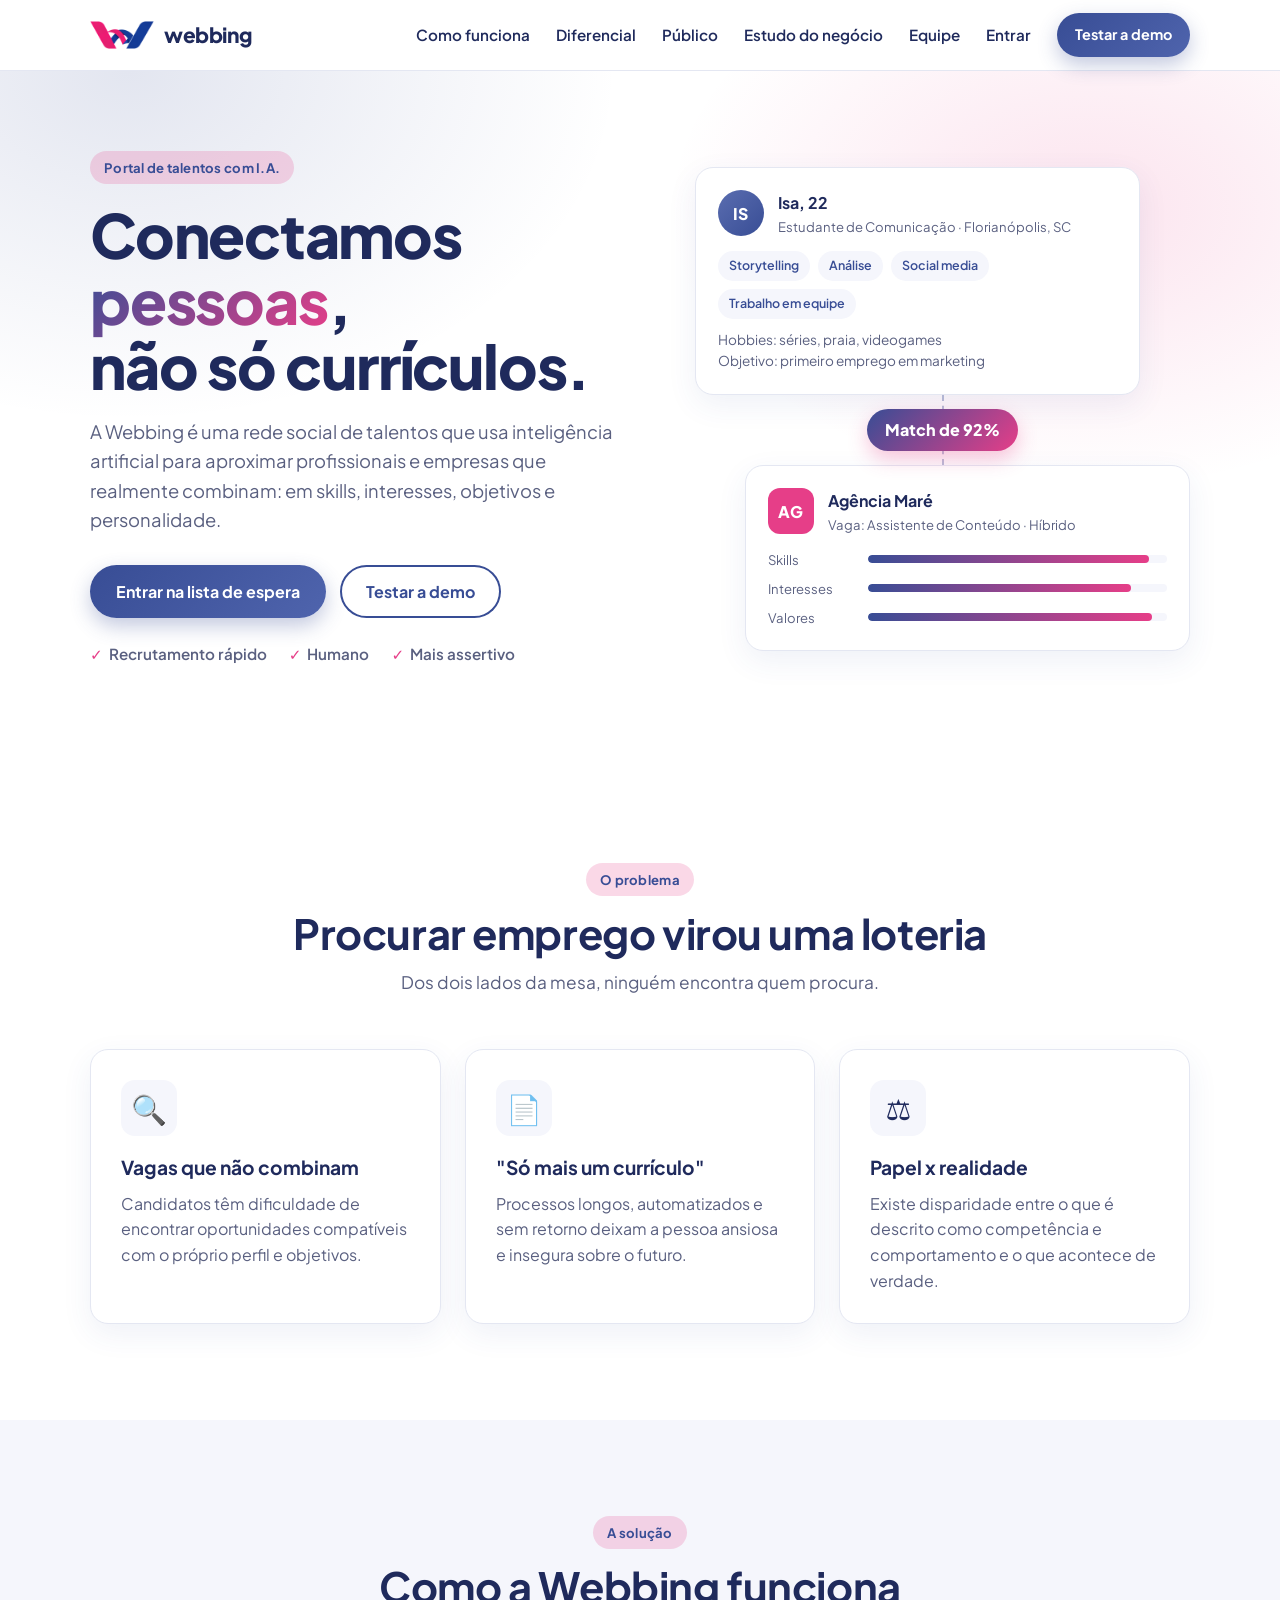
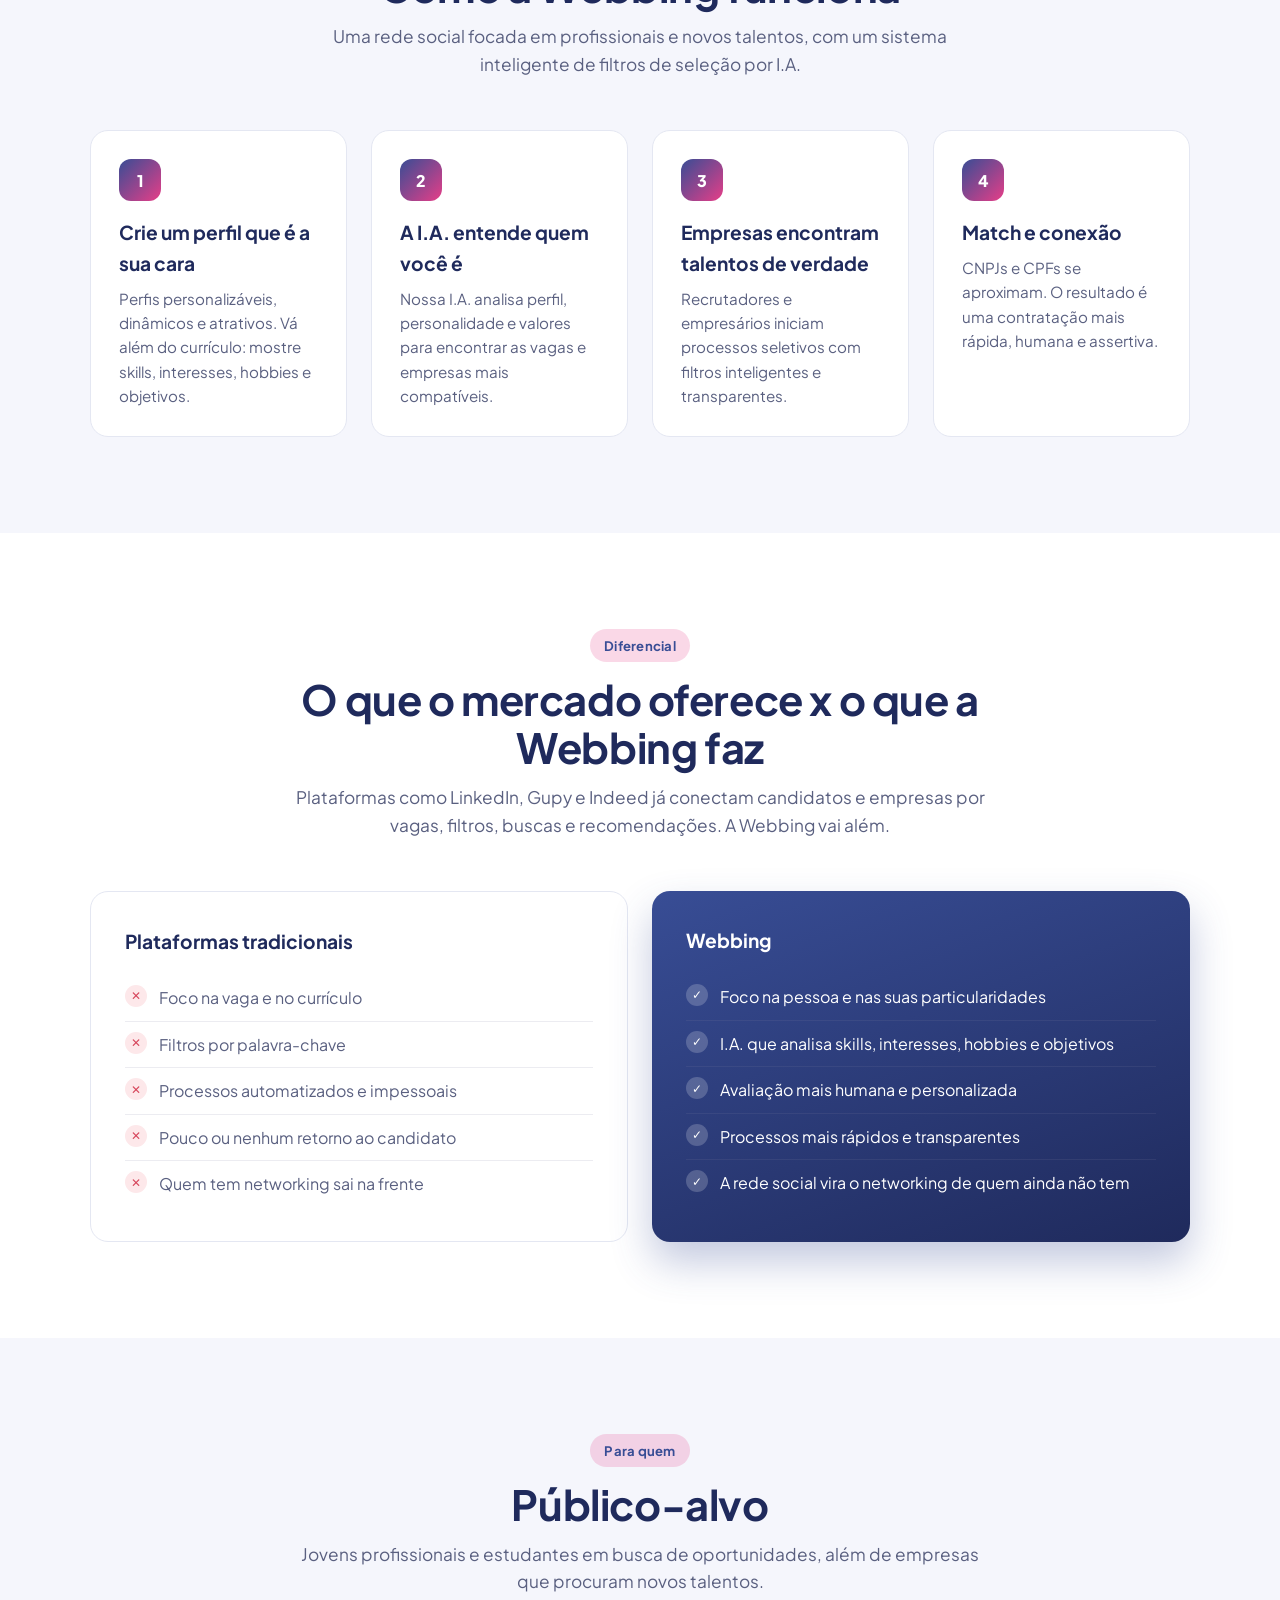
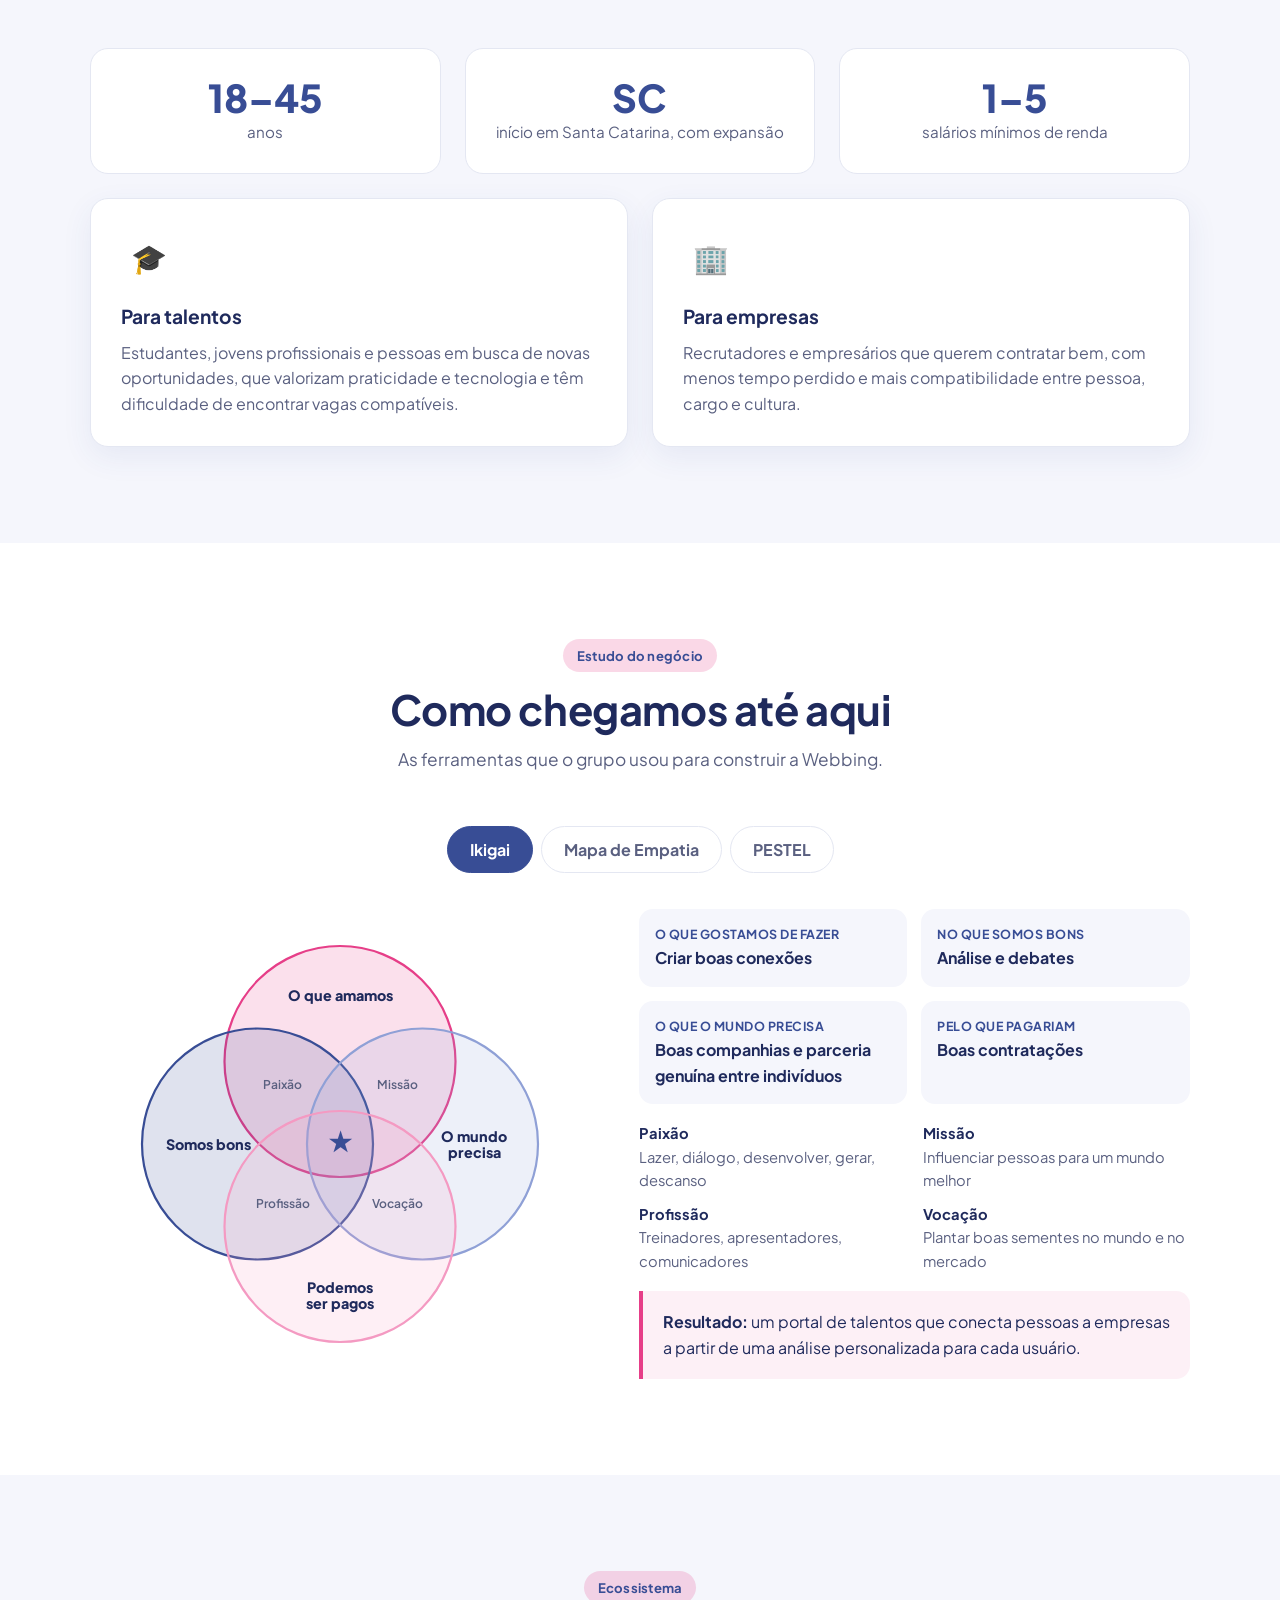
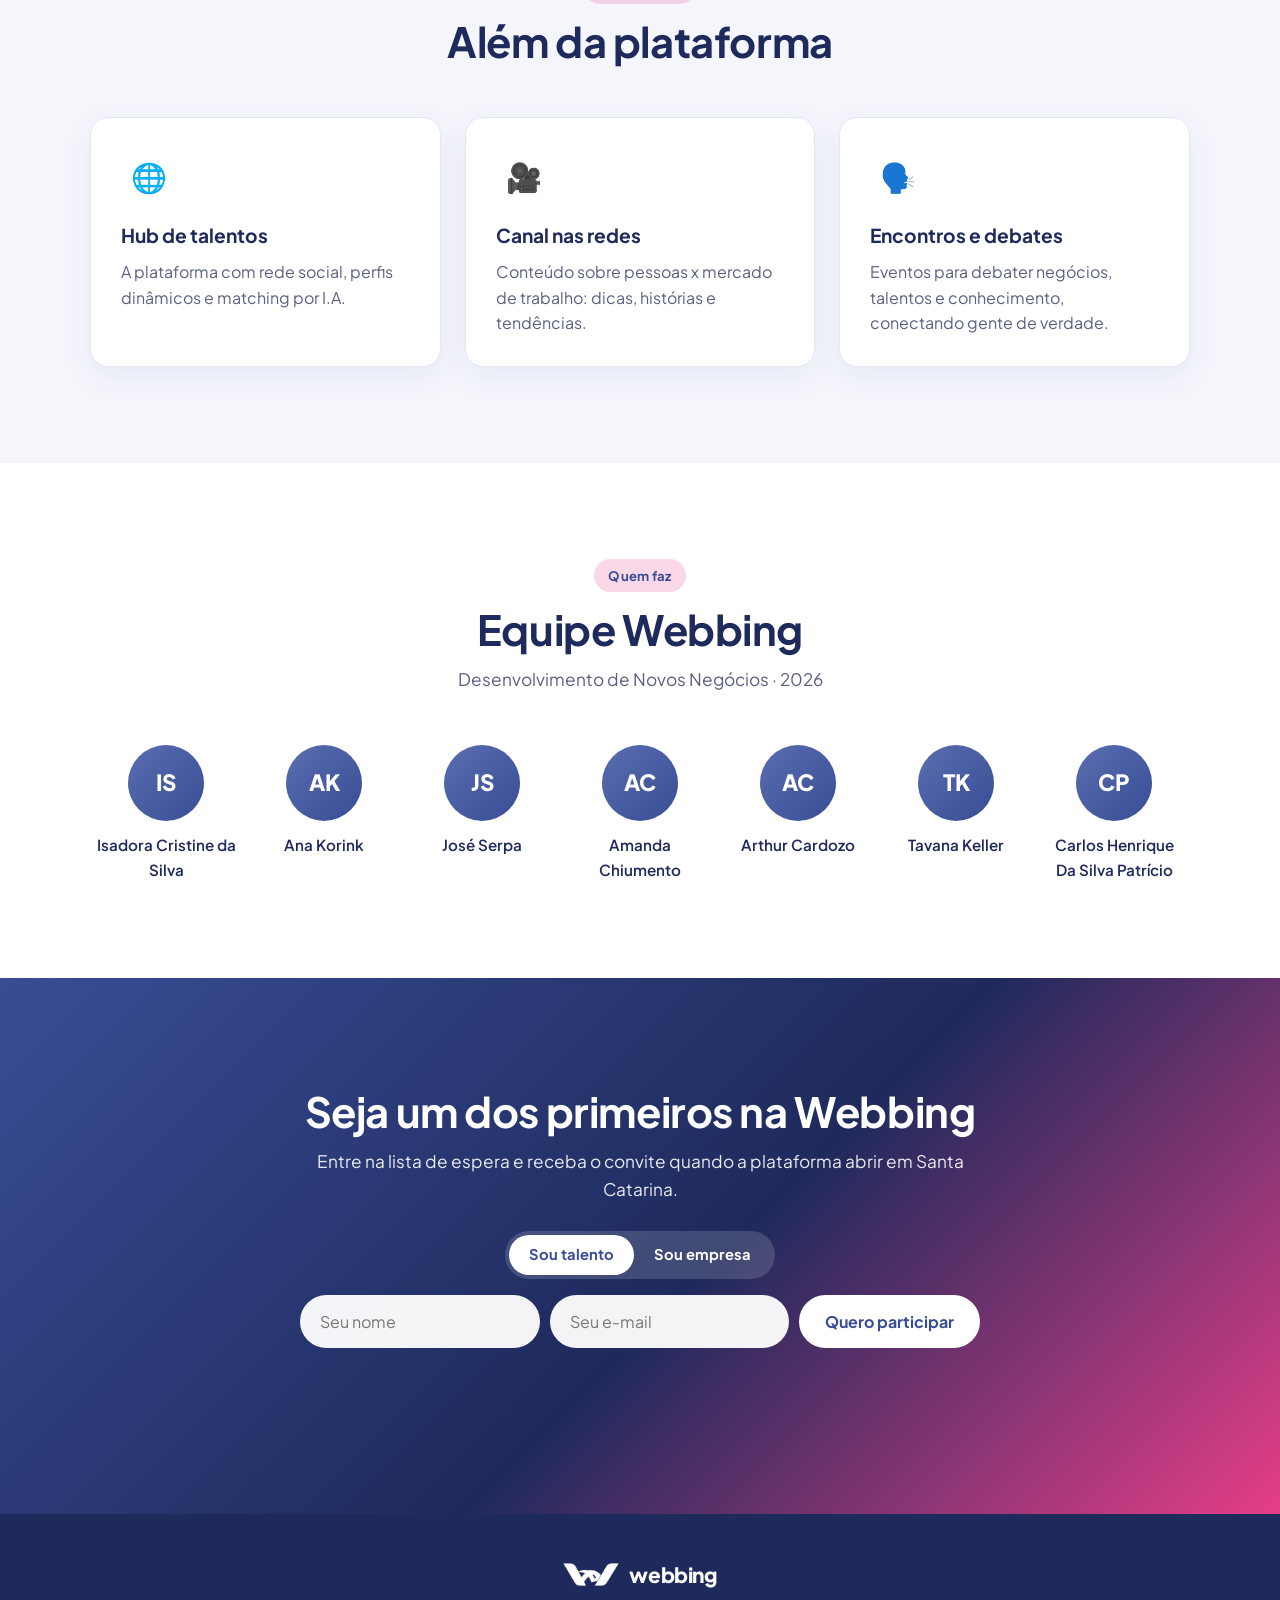
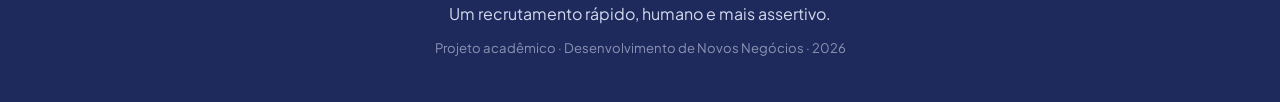
==== commit 7fcf808b: "Usa a logo oficial da Webbing (PNG com fundo transparente) Co-Authored-By: Claude Opus 5.5 <noreply@" ====
--- a/index.html
+++ b/index.html
@@ -9,14 +9,14 @@
   <link rel="preconnect" href="https://fonts.gstatic.com" crossorigin>
   <link href="https://fonts.googleapis.com/css2?family=Plus+Jakarta+Sans:wght@400;500;600;700;800&display=swap" rel="stylesheet">
   <link rel="stylesheet" href="style.css">
-  <link rel="icon" href="img/favicon.svg" type="image/svg+xml">
+  <link rel="icon" href="img/favicon.png" type="image/png">
 </head>
 <body>
 
 <header class="nav" id="topo">
   <div class="container nav-inner">
     <a href="#topo" class="logo" aria-label="Webbing, início">
-      <img class="logo-mark" src="img/logo-mark.svg" alt="">
+      <img class="logo-mark" src="img/logo-mark.png" alt="">
       <span class="wordmark">webbing</span>
     </a>
     <button class="menu-toggle" aria-label="Abrir menu" aria-expanded="false">
@@ -402,7 +402,7 @@
 
 <footer class="footer">
   <div class="container footer-inner">
-    <a href="#topo" class="logo"><img class="logo-mark" src="img/logo-mark-white.svg" alt=""><span class="wordmark">webbing</span></a>
+    <a href="#topo" class="logo"><img class="logo-mark" src="img/logo-mark-white.png" alt=""><span class="wordmark">webbing</span></a>
     <p>Um recrutamento rápido, humano e mais assertivo.</p>
     <p class="small">Projeto acadêmico · Desenvolvimento de Novos Negócios · 2026</p>
   </div>
--- a/style.css
+++ b/style.css
@@ -1,13 +1,13 @@
 :root {
   --bg: #ffffff;
-  --bg-alt: #FBF4F3;
+  --bg-alt: #F5F6FC;
   --surface: #ffffff;
-  --text: #1C1330;
-  --muted: #5E5872;
-  --border: #ECE5E6;
-  --primary: #2A1D44;
-  --primary-2: #EB8383;
-  --shadow: 0 10px 30px rgba(42,29,68, .08);
+  --text: #1F2A5C;
+  --muted: #5A6080;
+  --border: #E4E7F2;
+  --primary: #384D95;
+  --primary-2: #E63E88;
+  --shadow: 0 10px 30px rgba(56,77,149, .08);
   --radius: 18px;
 }
 
@@ -29,13 +29,13 @@
   display: inline-flex; align-items: center; justify-content: center;
   padding: 14px 26px; border-radius: 999px; border: 0; cursor: pointer;
   font: inherit; font-weight: 700;
-  background: linear-gradient(135deg, var(--primary), #4A3A6E);
-  color: #fff; box-shadow: 0 8px 20px rgba(42,29,68, .3);
+  background: linear-gradient(135deg, var(--primary), #4F64AD);
+  color: #fff; box-shadow: 0 8px 20px rgba(56,77,149, .3);
   transition: transform .2s, box-shadow .2s;
 }
-.btn:hover { transform: translateY(-2px); box-shadow: 0 12px 26px rgba(42,29,68, .4); }
+.btn:hover { transform: translateY(-2px); box-shadow: 0 12px 26px rgba(56,77,149, .4); }
 .btn-ghost { background: transparent; color: var(--primary); box-shadow: inset 0 0 0 2px var(--primary); }
-.btn-ghost:hover { box-shadow: inset 0 0 0 2px var(--primary); background: rgba(42,29,68,.06); }
+.btn-ghost:hover { box-shadow: inset 0 0 0 2px var(--primary); background: rgba(56,77,149,.06); }
 .btn-small { padding: 10px 18px; font-size: .9rem; }
 .btn-light { background: #fff; color: var(--primary); box-shadow: none; }
 
@@ -57,13 +57,13 @@
 .hero {
   padding: 80px 0 100px;
   background:
-    radial-gradient(600px 400px at 85% 20%, rgba(235,131,131,.14), transparent 70%),
-    radial-gradient(700px 500px at 10% 0%, rgba(42,29,68,.14), transparent 70%);
+    radial-gradient(600px 400px at 85% 20%, rgba(230,62,136,.14), transparent 70%),
+    radial-gradient(700px 500px at 10% 0%, rgba(56,77,149,.14), transparent 70%);
 }
 .hero-grid { display: grid; grid-template-columns: 1.1fr 1fr; gap: 60px; align-items: center; }
 .tag, .kicker {
   display: inline-block; padding: 6px 14px; border-radius: 999px;
-  background: rgba(235,131,131,.2); color: var(--primary);
+  background: rgba(230,62,136,.2); color: var(--primary);
   font-size: .82rem; font-weight: 700; letter-spacing: .02em;
 }
 h1 { font-size: clamp(2.3rem, 5vw, 3.8rem); line-height: 1.08; font-weight: 800; margin: 18px 0; letter-spacing: -.02em; }
@@ -82,20 +82,20 @@
 .profile-head small { display: block; color: var(--muted); font-size: .82rem; }
 .avatar {
   flex: none; width: 46px; height: 46px; border-radius: 50%; display: grid; place-items: center;
-  background: linear-gradient(135deg, #5B4A80, var(--primary)); color: #fff; font-weight: 800;
-}
-.avatar-co { border-radius: 12px; background: linear-gradient(135deg, #769DA3, var(--primary-2)); }
+  background: linear-gradient(135deg, #5A6DB0, var(--primary)); color: #fff; font-weight: 800;
+}
+.avatar-co { border-radius: 12px; background: linear-gradient(135deg, #E63E88, var(--primary-2)); }
 .avatar.lg { width: 76px; height: 76px; font-size: 1.4rem; }
 .chips { display: flex; gap: 8px; flex-wrap: wrap; margin-bottom: 10px; }
 .chips span { font-size: .78rem; font-weight: 600; padding: 5px 11px; border-radius: 999px; background: var(--bg-alt); color: var(--primary); }
 .mini { font-size: .85rem; color: var(--muted); }
 .match-line { display: flex; align-items: center; justify-content: center; gap: 10px; height: 70px; position: relative; }
-.match-line::before { content: ""; position: absolute; top: 0; bottom: 0; left: 50%; border-left: 2px dashed rgba(42,29,68,.35); }
+.match-line::before { content: ""; position: absolute; top: 0; bottom: 0; left: 50%; border-left: 2px dashed rgba(56,77,149,.35); }
 .match-badge {
   position: relative; z-index: 1; padding: 8px 18px; border-radius: 999px; font-weight: 800; color: #fff;
-  background: linear-gradient(135deg, var(--primary), var(--primary-2)); box-shadow: 0 8px 20px rgba(235,131,131,.3);
-}
-.pulse { position: absolute; left: 50%; top: 50%; width: 140px; height: 40px; transform: translate(-50%,-50%); border-radius: 999px; background: rgba(235,131,131,.25); animation: pulse 2s infinite; }
+  background: linear-gradient(135deg, var(--primary), var(--primary-2)); box-shadow: 0 8px 20px rgba(230,62,136,.3);
+}
+.pulse { position: absolute; left: 50%; top: 50%; width: 140px; height: 40px; transform: translate(-50%,-50%); border-radius: 999px; background: rgba(230,62,136,.25); animation: pulse 2s infinite; }
 @keyframes pulse { 0% { transform: translate(-50%,-50%) scale(.8); opacity: 1; } 100% { transform: translate(-50%,-50%) scale(1.5); opacity: 0; } }
 .bars div { display: grid; grid-template-columns: 90px 1fr; align-items: center; gap: 10px; font-size: .82rem; color: var(--muted); margin-top: 8px; }
 .bars i { display: block; height: 8px; border-radius: 9px; background: var(--bg-alt); position: relative; overflow: hidden; }
@@ -129,7 +129,7 @@
 /* Compare */
 .compare { display: grid; grid-template-columns: 1fr 1fr; gap: 24px; }
 .compare-col { padding: 34px; border-radius: var(--radius); border: 1px solid var(--border); background: #fff; }
-.compare-win { background: linear-gradient(160deg, var(--primary), #1C1330); color: #fff; border: 0; box-shadow: 0 20px 40px rgba(42,29,68,.3); }
+.compare-win { background: linear-gradient(160deg, var(--primary), #1F2A5C); color: #fff; border: 0; box-shadow: 0 20px 40px rgba(56,77,149,.3); }
 .compare h3 { margin-bottom: 18px; }
 .compare li { padding: 10px 0 10px 34px; position: relative; border-bottom: 1px solid rgba(128,128,160,.15); }
 .compare li:last-child { border-bottom: 0; }
@@ -158,10 +158,10 @@
 .ikigai-wrap { display: grid; grid-template-columns: 1fr 1.1fr; gap: 48px; align-items: center; }
 .ikigai { width: 100%; max-width: 440px; margin: 0 auto; display: block; }
 .ikigai .c { fill-opacity: .16; stroke-width: 2; }
-.ikigai .c1 { fill: #EB8383; stroke: #EB8383; }
+.ikigai .c1 { fill: #E63E88; stroke: #E63E88; }
 .ikigai .c2 { fill: var(--primary); stroke: var(--primary); }
-.ikigai .c3 { fill: #769DA3; stroke: #769DA3; }
-.ikigai .c4 { fill: #E3AE92; stroke: #E3AE92; }
+.ikigai .c3 { fill: #8FA0D6; stroke: #8FA0D6; }
+.ikigai .c4 { fill: #F49AC2; stroke: #F49AC2; }
 .ikigai text { text-anchor: middle; font-family: inherit; fill: var(--text); }
 .t-main { font-size: 13px; font-weight: 800; }
 .t-sub { font-size: 11px; font-weight: 600; fill: var(--muted) !important; }
@@ -173,7 +173,7 @@
 .mini-grid { display: grid; grid-template-columns: 1fr 1fr; gap: 10px 18px; margin-bottom: 18px; font-size: .92rem; }
 .mini-grid b { display: block; }
 .mini-grid span { color: var(--muted); }
-.callout { padding: 18px 20px; border-left: 4px solid var(--primary-2); background: rgba(235,131,131,.08); border-radius: 0 14px 14px 0; }
+.callout { padding: 18px 20px; border-left: 4px solid var(--primary-2); background: rgba(230,62,136,.08); border-radius: 0 14px 14px 0; }
 
 /* Empathy */
 .persona { text-align: center; margin-bottom: 24px; color: var(--muted); }
@@ -182,17 +182,17 @@
 .emp h4 { font-size: 1.1rem; margin-bottom: 10px; }
 .emp li { position: relative; padding-left: 16px; margin: 6px 0; font-size: .95rem; }
 .emp li::before { content: "•"; position: absolute; left: 0; font-weight: 800; }
-.emp-ouve { background: #EEF4F5; border-color: #CFE0E2; }
-.emp-pensa { background: #FCEDEC; border-color: #F3CBC9; }
-.emp-faz { background: #F2EFF6; border-color: #D9D2E6; }
-.emp-ve { background: #FCF4EE; border-color: #F1D9C9; }
-.emp-dor { background: #F3EFF5; border-color: #DCD3E3; }
-.emp-ganho { background: #EAF2F1; border-color: #C3DAD6; }
+.emp-ouve { background: #EEF1FA; border-color: #CDD5EE; }
+.emp-pensa { background: #FDEAF3; border-color: #F6C4DB; }
+.emp-faz { background: #F1F3FB; border-color: #D5DBF0; }
+.emp-ve { background: #FFF0F6; border-color: #F9CFE2; }
+.emp-dor { background: #F0F2FA; border-color: #D0D7EE; }
+.emp-ganho { background: #FCE8F1; border-color: #F3BDD6; }
 
 /* PESTEL */
 .pestel { display: grid; grid-template-columns: repeat(3, 1fr); gap: 18px; }
 .pe { padding: 26px; border: 1px solid var(--border); border-radius: var(--radius); background: #fff; position: relative; overflow: hidden; }
-.pe-l { position: absolute; right: 14px; top: -6px; font-size: 5rem; font-weight: 800; color: rgba(42,29,68,.08); line-height: 1; }
+.pe-l { position: absolute; right: 14px; top: -6px; font-size: 5rem; font-weight: 800; color: rgba(56,77,149,.08); line-height: 1; }
 .pe h4 { color: var(--primary); font-size: 1.1rem; margin-bottom: 10px; }
 .pe li { padding: 6px 0 6px 18px; position: relative; color: var(--muted); font-size: .95rem; }
 .pe li::before { content: ""; position: absolute; left: 0; top: 14px; width: 7px; height: 7px; border-radius: 50%; background: var(--primary-2); }
@@ -203,7 +203,7 @@
 .member { text-align: center; display: flex; flex-direction: column; align-items: center; gap: 12px; font-weight: 600; font-size: .95rem; }
 
 /* CTA */
-.cta { background: linear-gradient(135deg, var(--primary), #1C1330 55%, var(--primary-2)); color: #fff; }
+.cta { background: linear-gradient(135deg, var(--primary), #1F2A5C 55%, var(--primary-2)); color: #fff; }
 .cta-inner { text-align: center; max-width: 720px; }
 .cta p { opacity: .9; font-size: 1.08rem; margin-bottom: 28px; }
 .seg { display: inline-flex; background: rgba(255,255,255,.15); border-radius: 999px; padding: 4px; margin-bottom: 16px; }
@@ -219,7 +219,7 @@
 .form-msg { min-height: 1.6em; margin-top: 14px; font-weight: 600; }
 
 /* Footer */
-.footer { padding: 44px 0; background: #1C1330; color: #D9D2E2; }
+.footer { padding: 44px 0; background: #1F2A5C; color: #D3D9EE; }
 .footer-inner { display: flex; flex-direction: column; align-items: center; gap: 10px; text-align: center; }
 .footer .logo { color: #fff; }
 .footer .small { font-size: .82rem; opacity: .6; }
@@ -266,4 +266,4 @@
 
 .wordmark { font-weight: 800; letter-spacing: -.02em; text-transform: lowercase; }
 .footer-inner .logo-mark { width: 56px; }
-.nav .logo-mark { width: 56px; }
+.nav .logo-mark { width: 64px; }
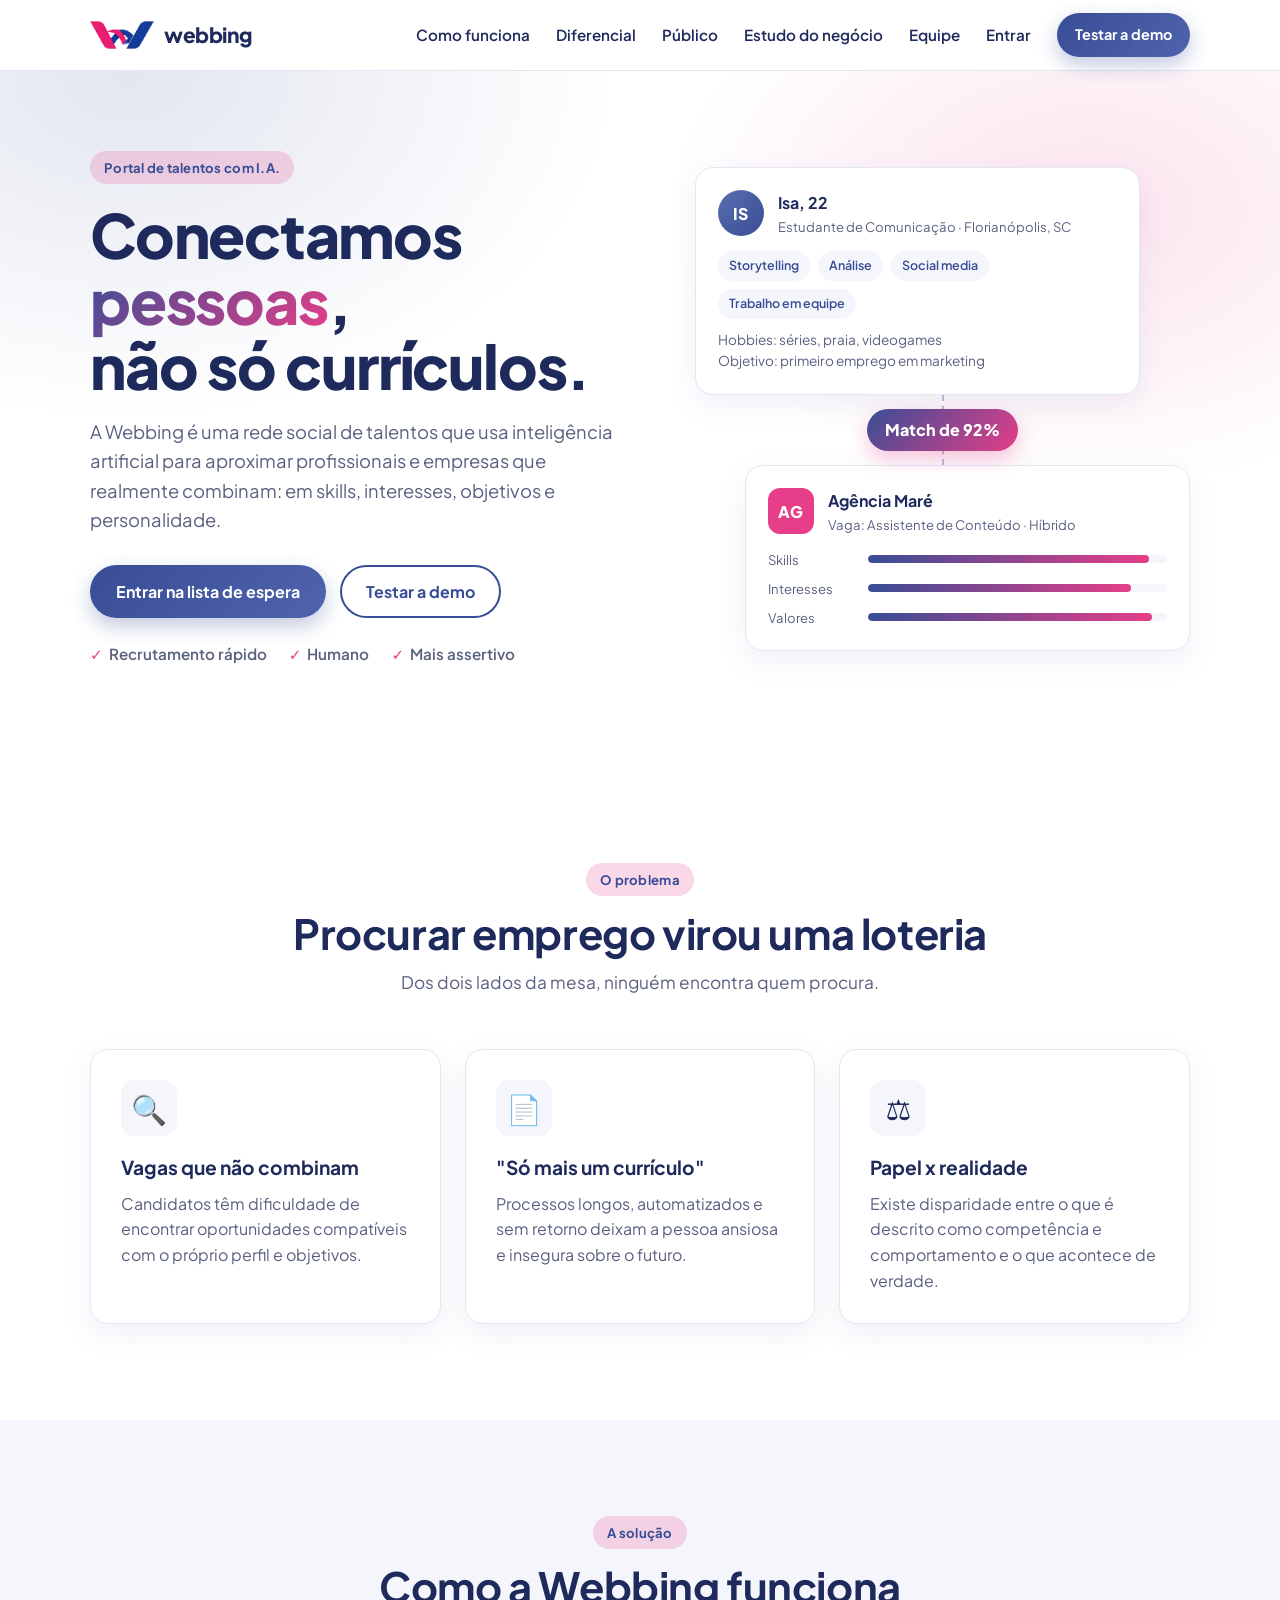
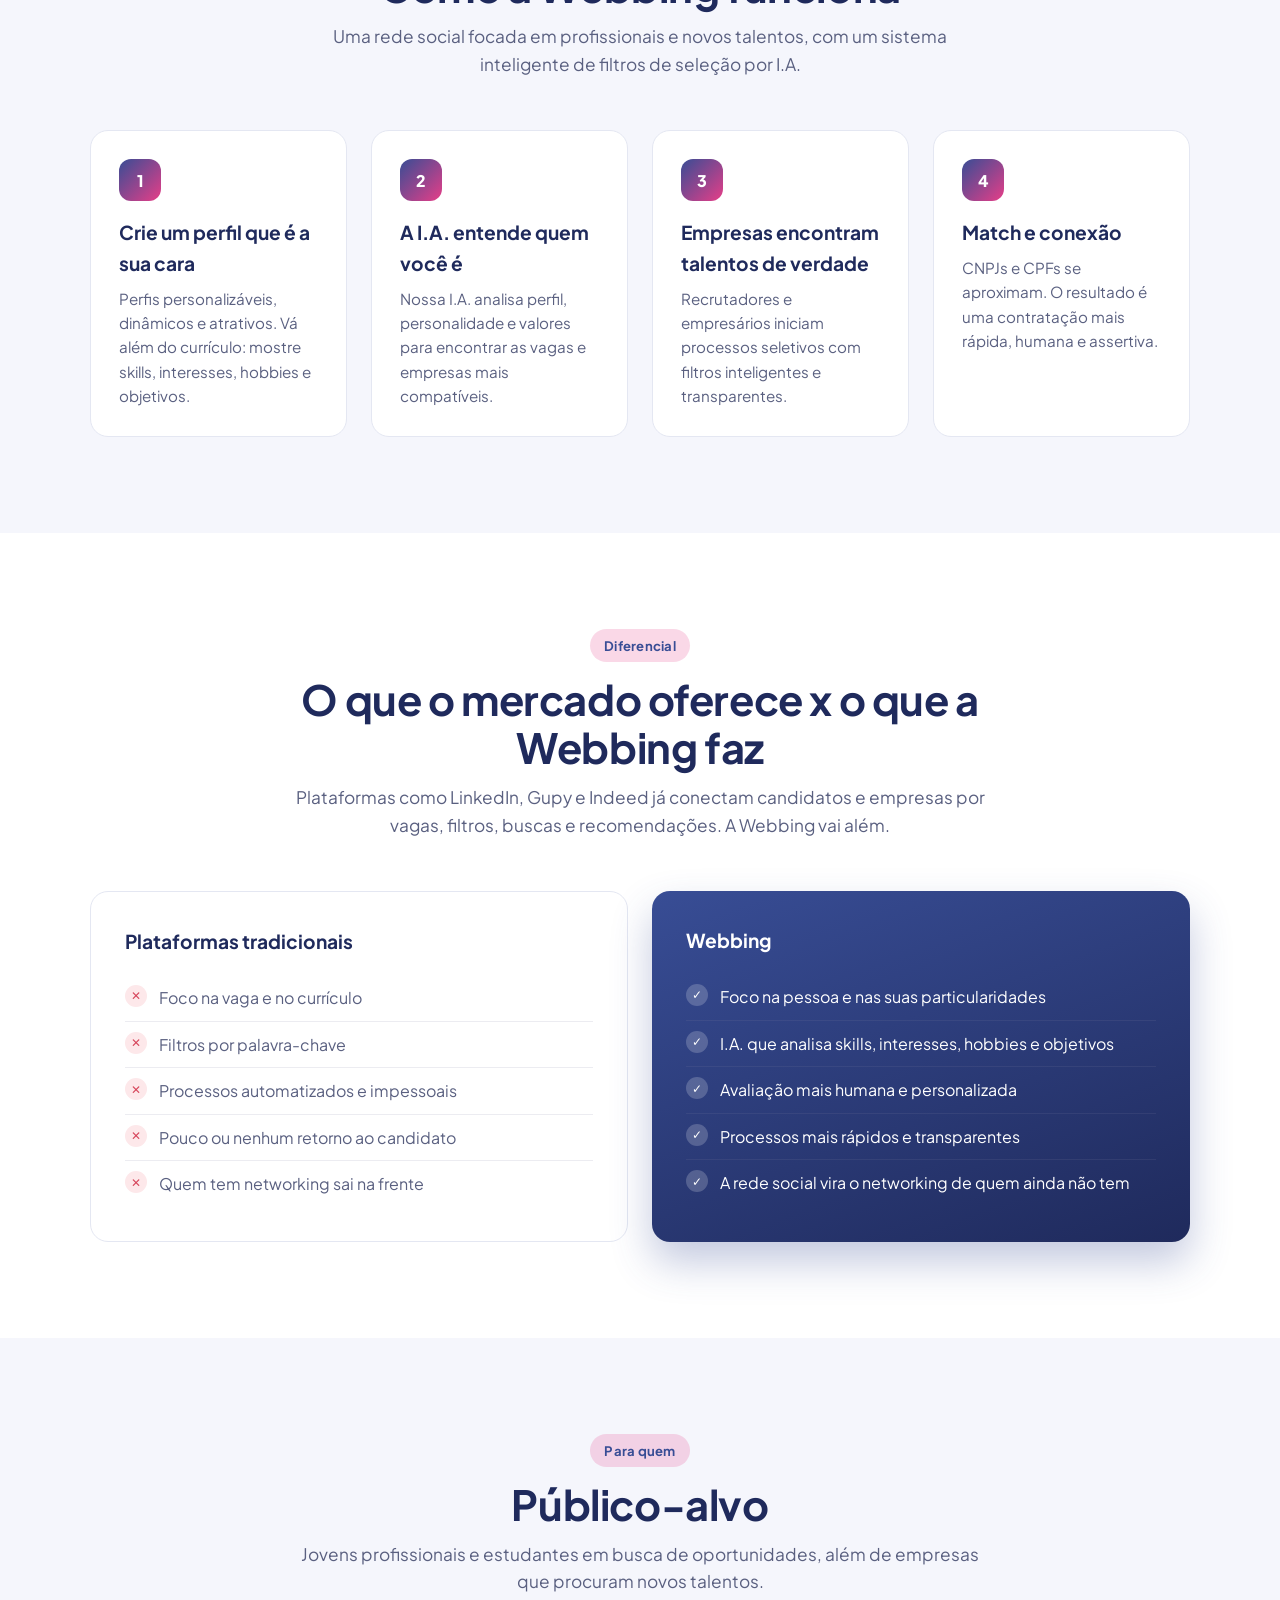
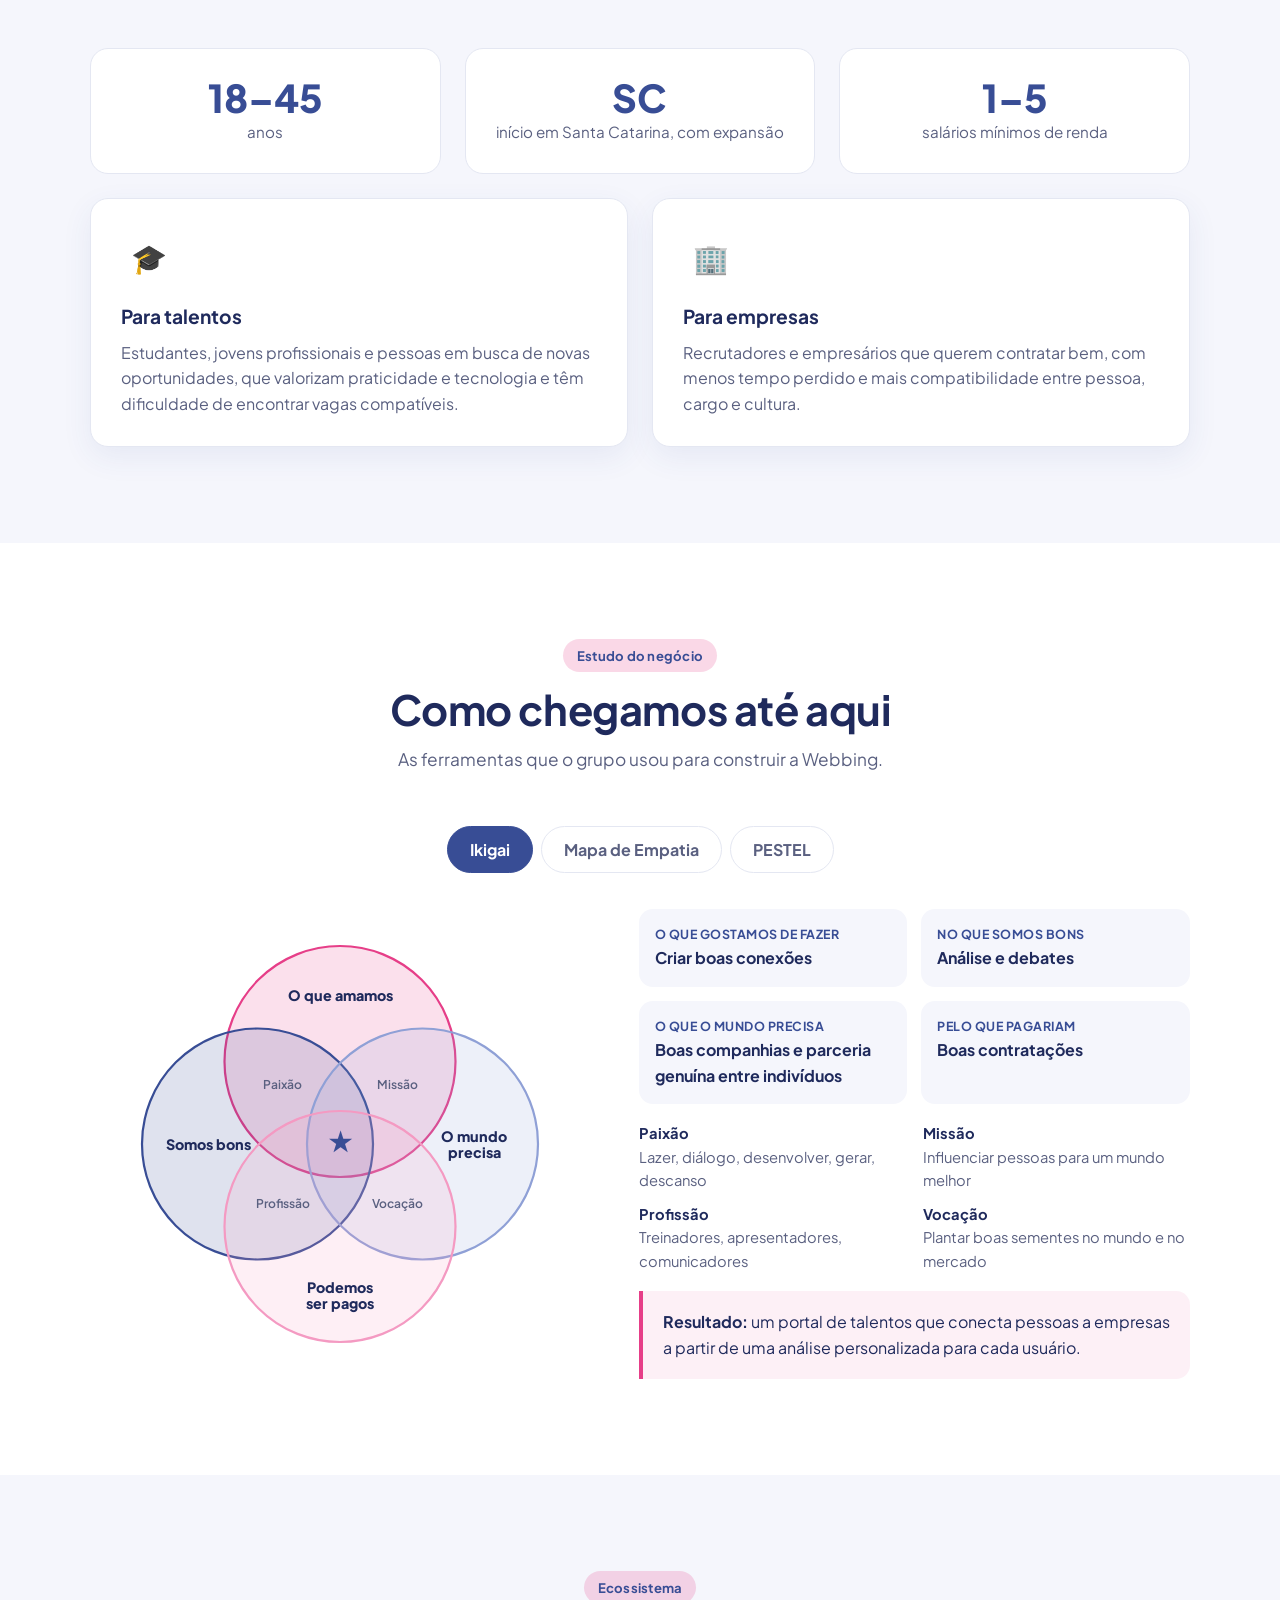
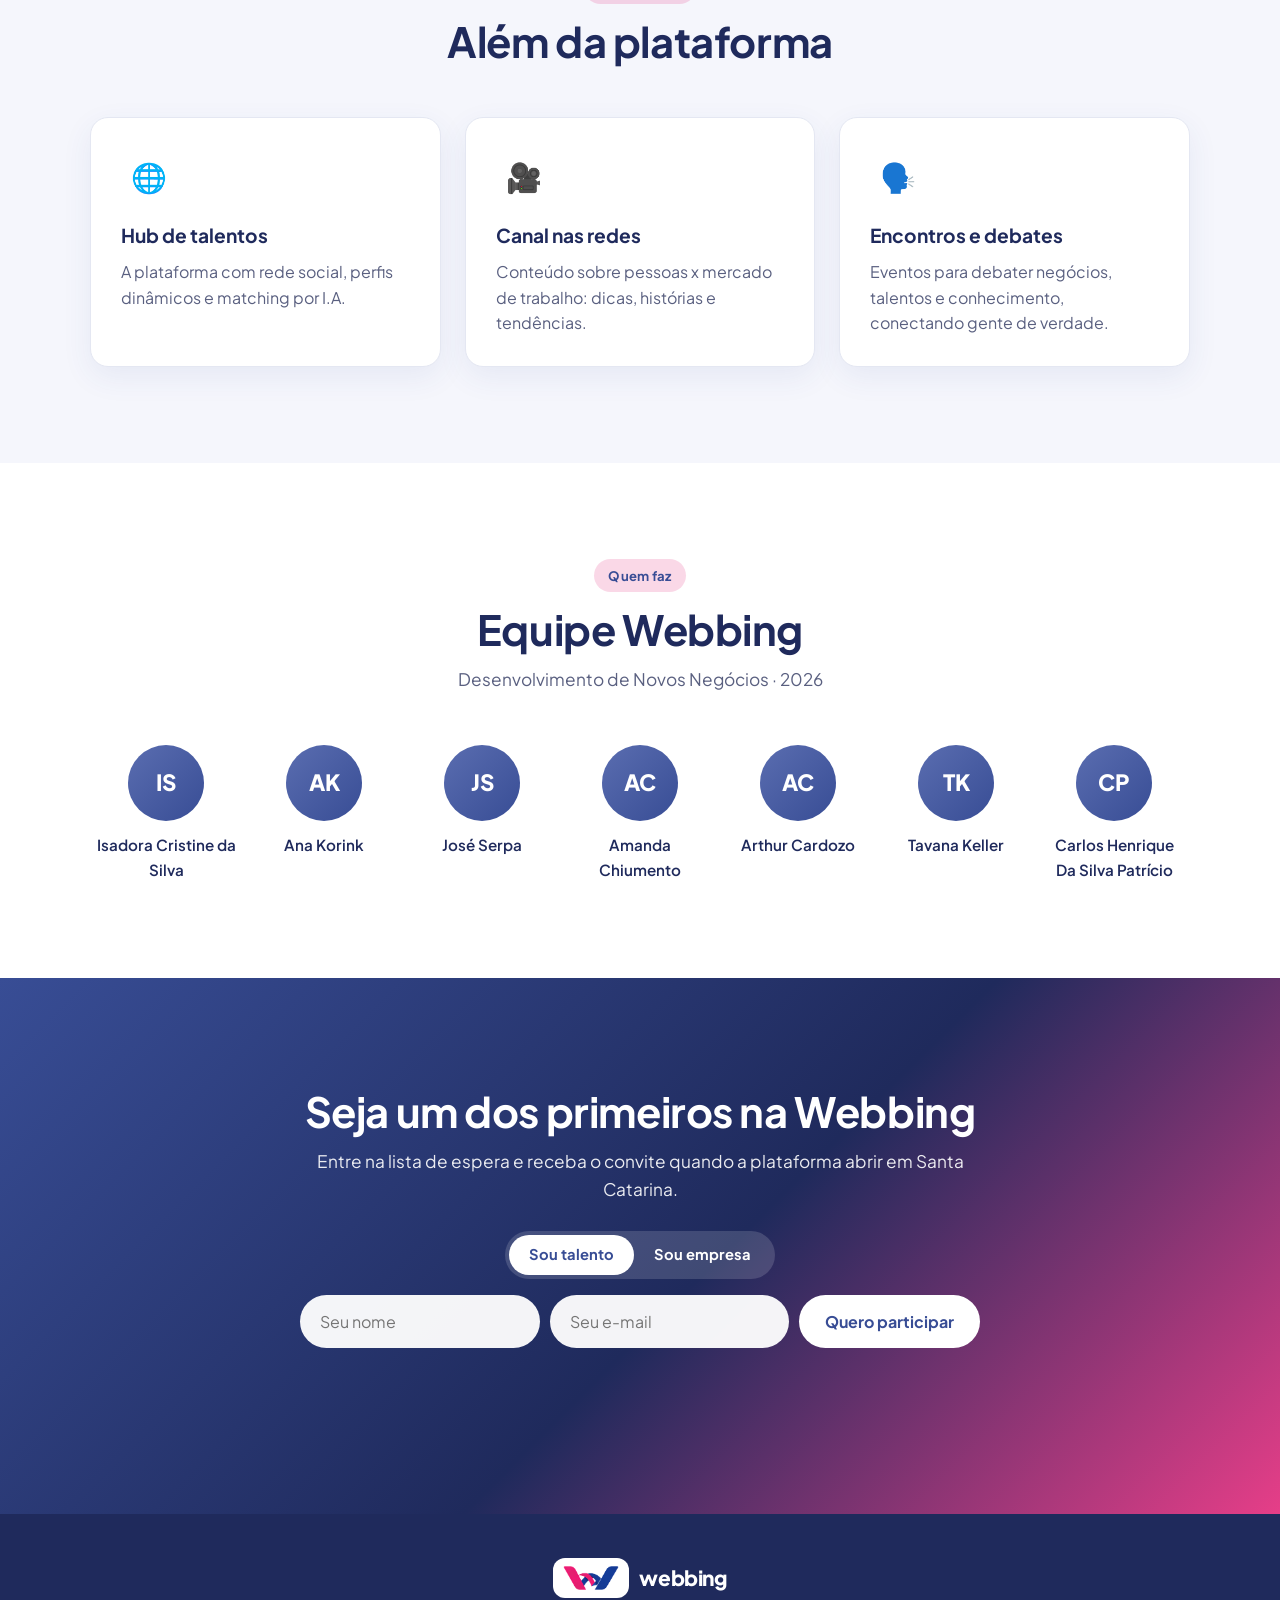
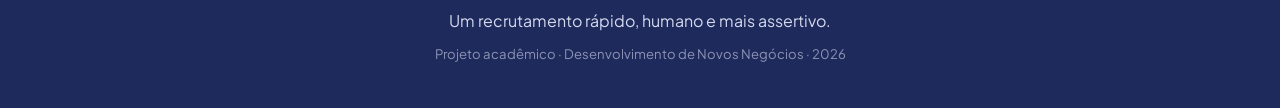
==== commit 56b59374: "Usa a logo original sem alterações, apenas sem o fundo branco Co-Authored-By: Claude Opus 5.5 <norep" ====
--- a/index.html
+++ b/index.html
@@ -402,7 +402,7 @@
 
 <footer class="footer">
   <div class="container footer-inner">
-    <a href="#topo" class="logo"><img class="logo-mark" src="img/logo-mark-white.png" alt=""><span class="wordmark">webbing</span></a>
+    <a href="#topo" class="logo"><img class="logo-mark" src="img/logo-mark.png" alt=""><span class="wordmark">webbing</span></a>
     <p>Um recrutamento rápido, humano e mais assertivo.</p>
     <p class="small">Projeto acadêmico · Desenvolvimento de Novos Negócios · 2026</p>
   </div>
--- a/style.css
+++ b/style.css
@@ -267,3 +267,5 @@
 .wordmark { font-weight: 800; letter-spacing: -.02em; text-transform: lowercase; }
 .footer-inner .logo-mark { width: 56px; }
 .nav .logo-mark { width: 64px; }
+/* Em fundo escuro a logo original fica sobre uma base branca (a logo não é alterada) */
+.footer-inner .logo-mark { box-sizing: content-box; background: #fff; padding: 8px 10px; border-radius: 12px; }
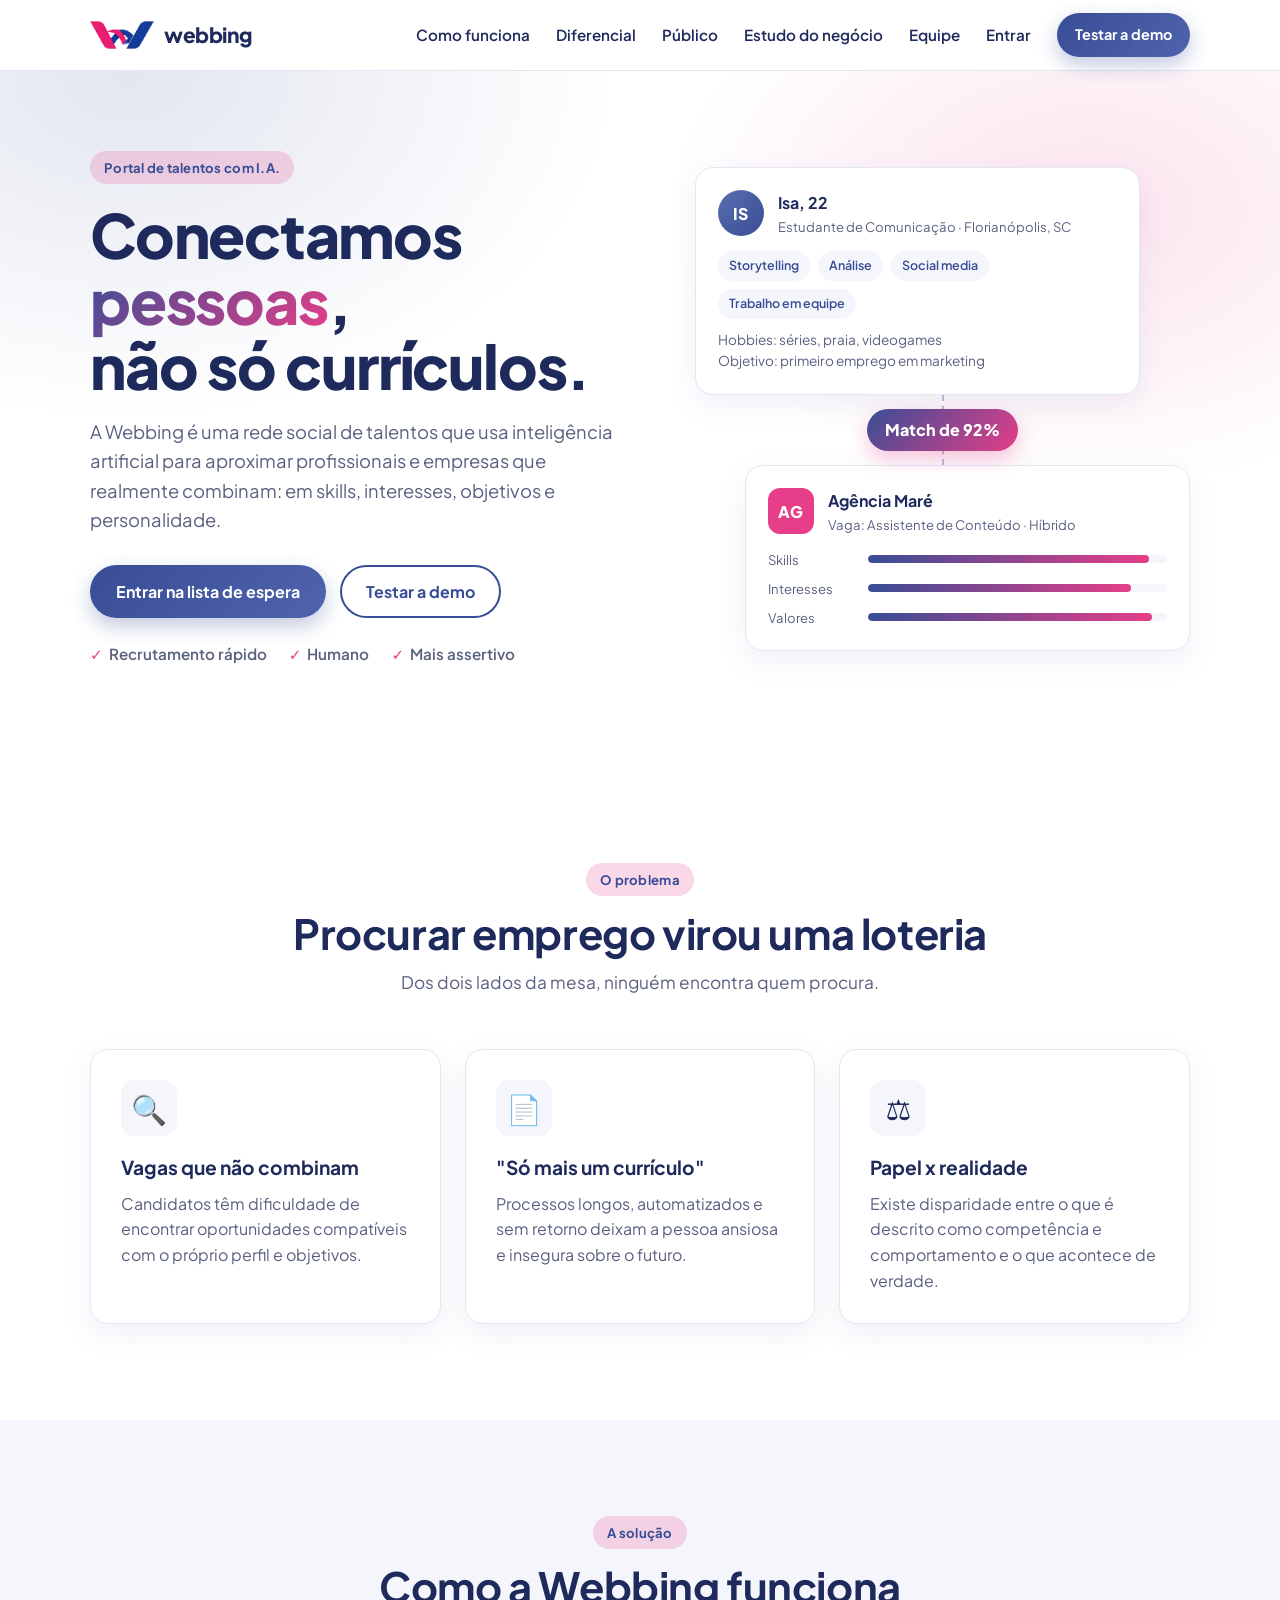
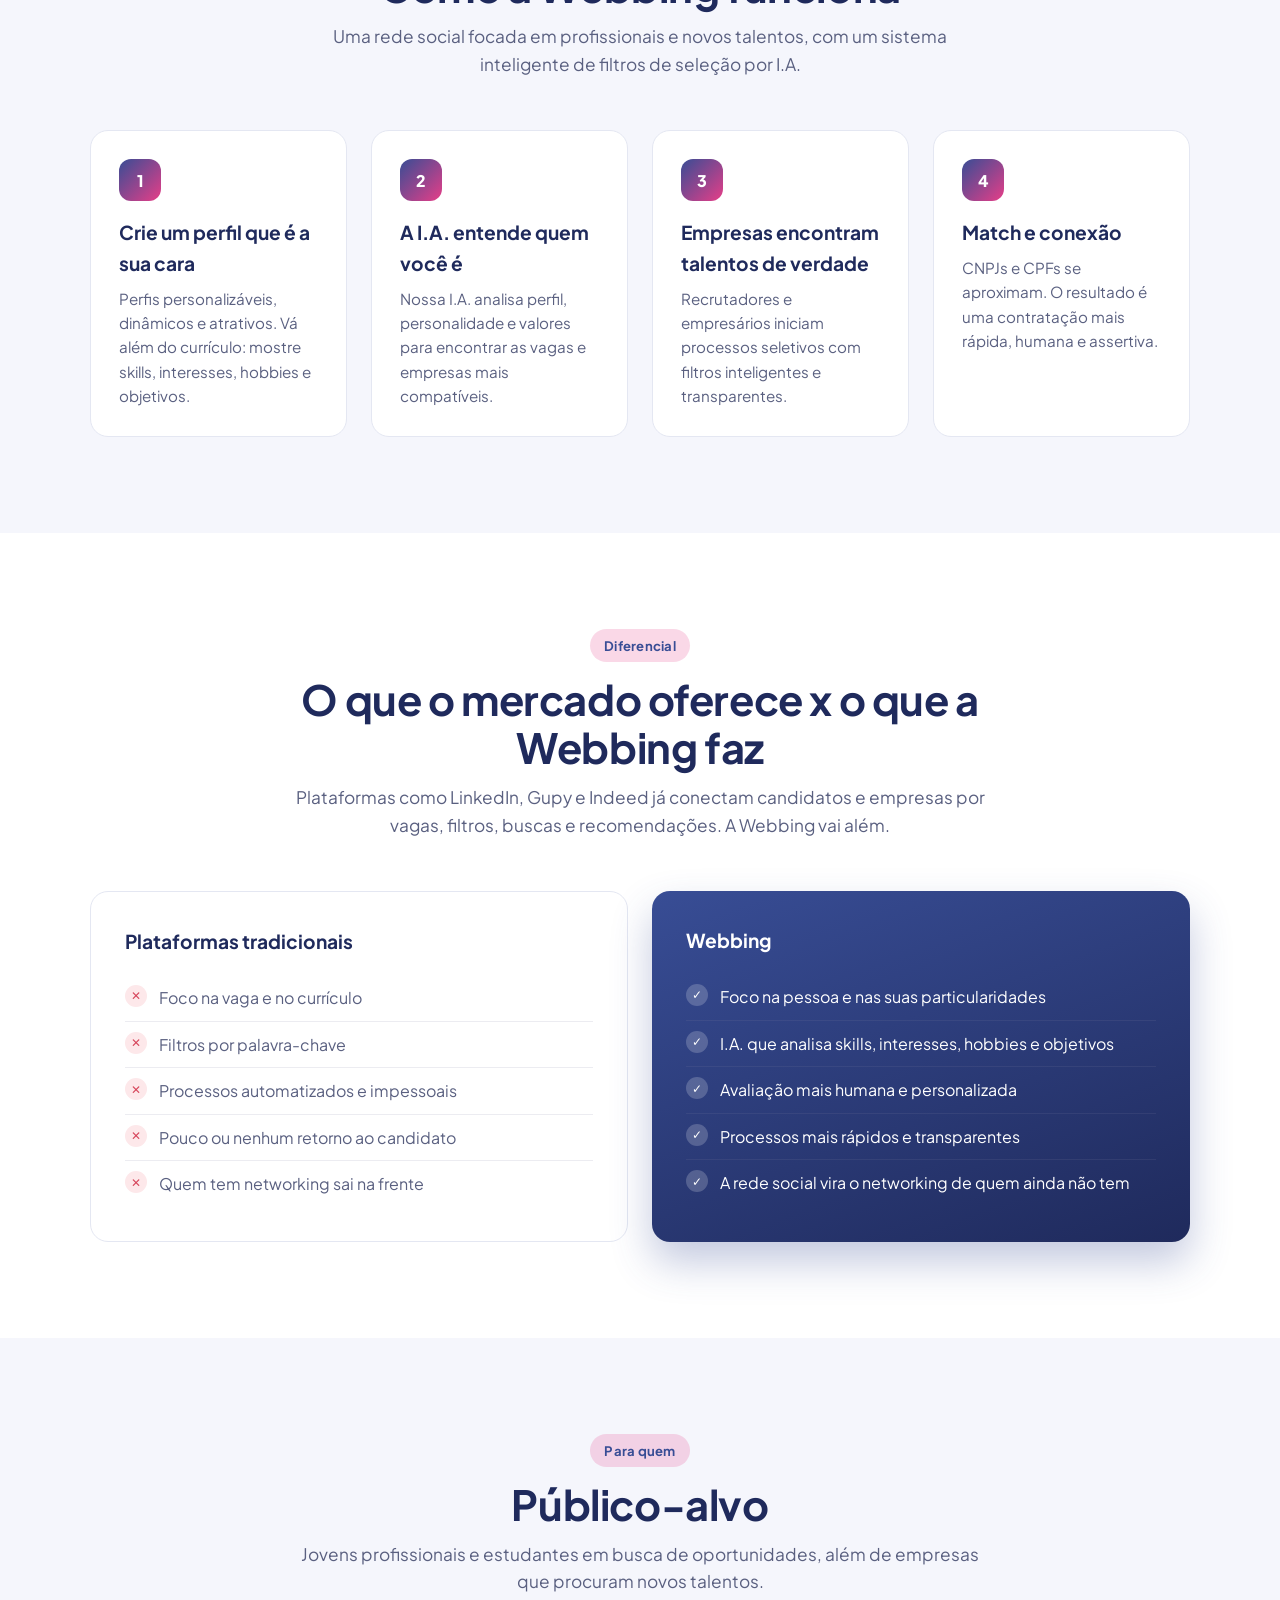
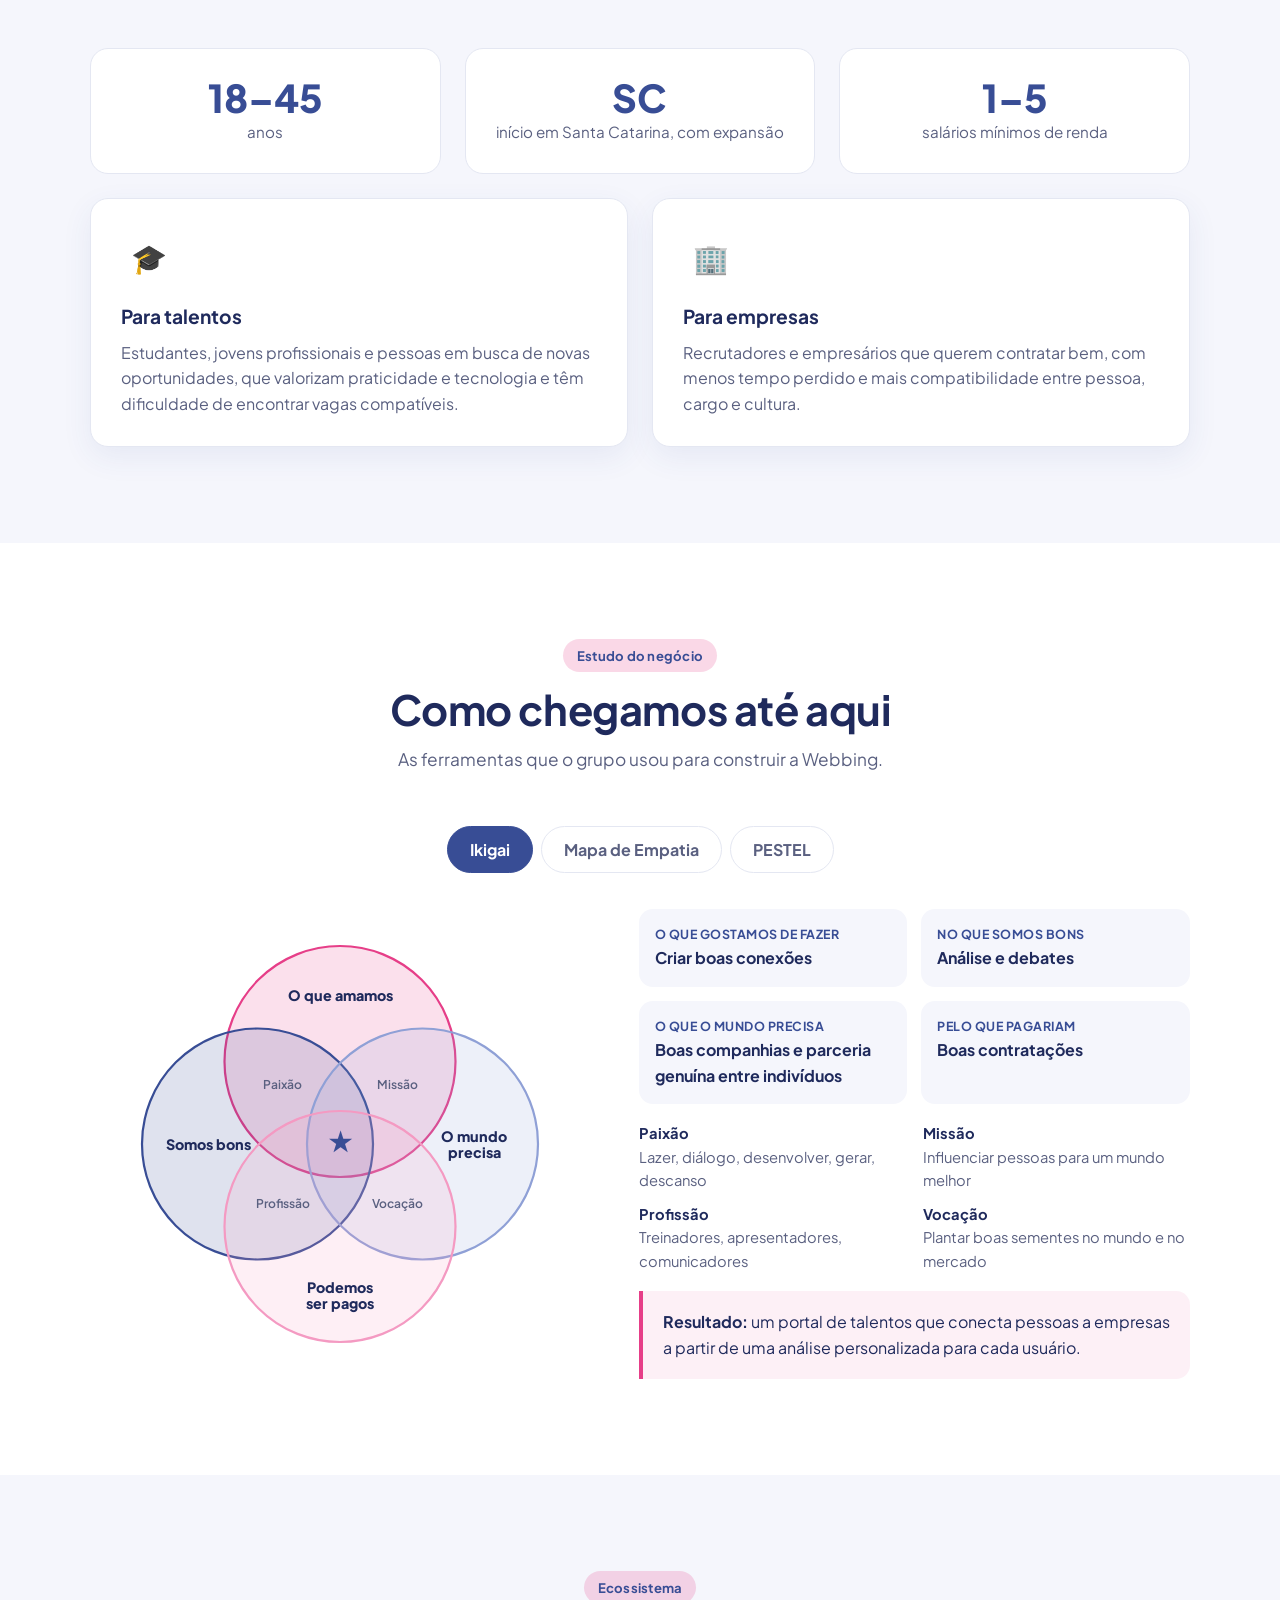
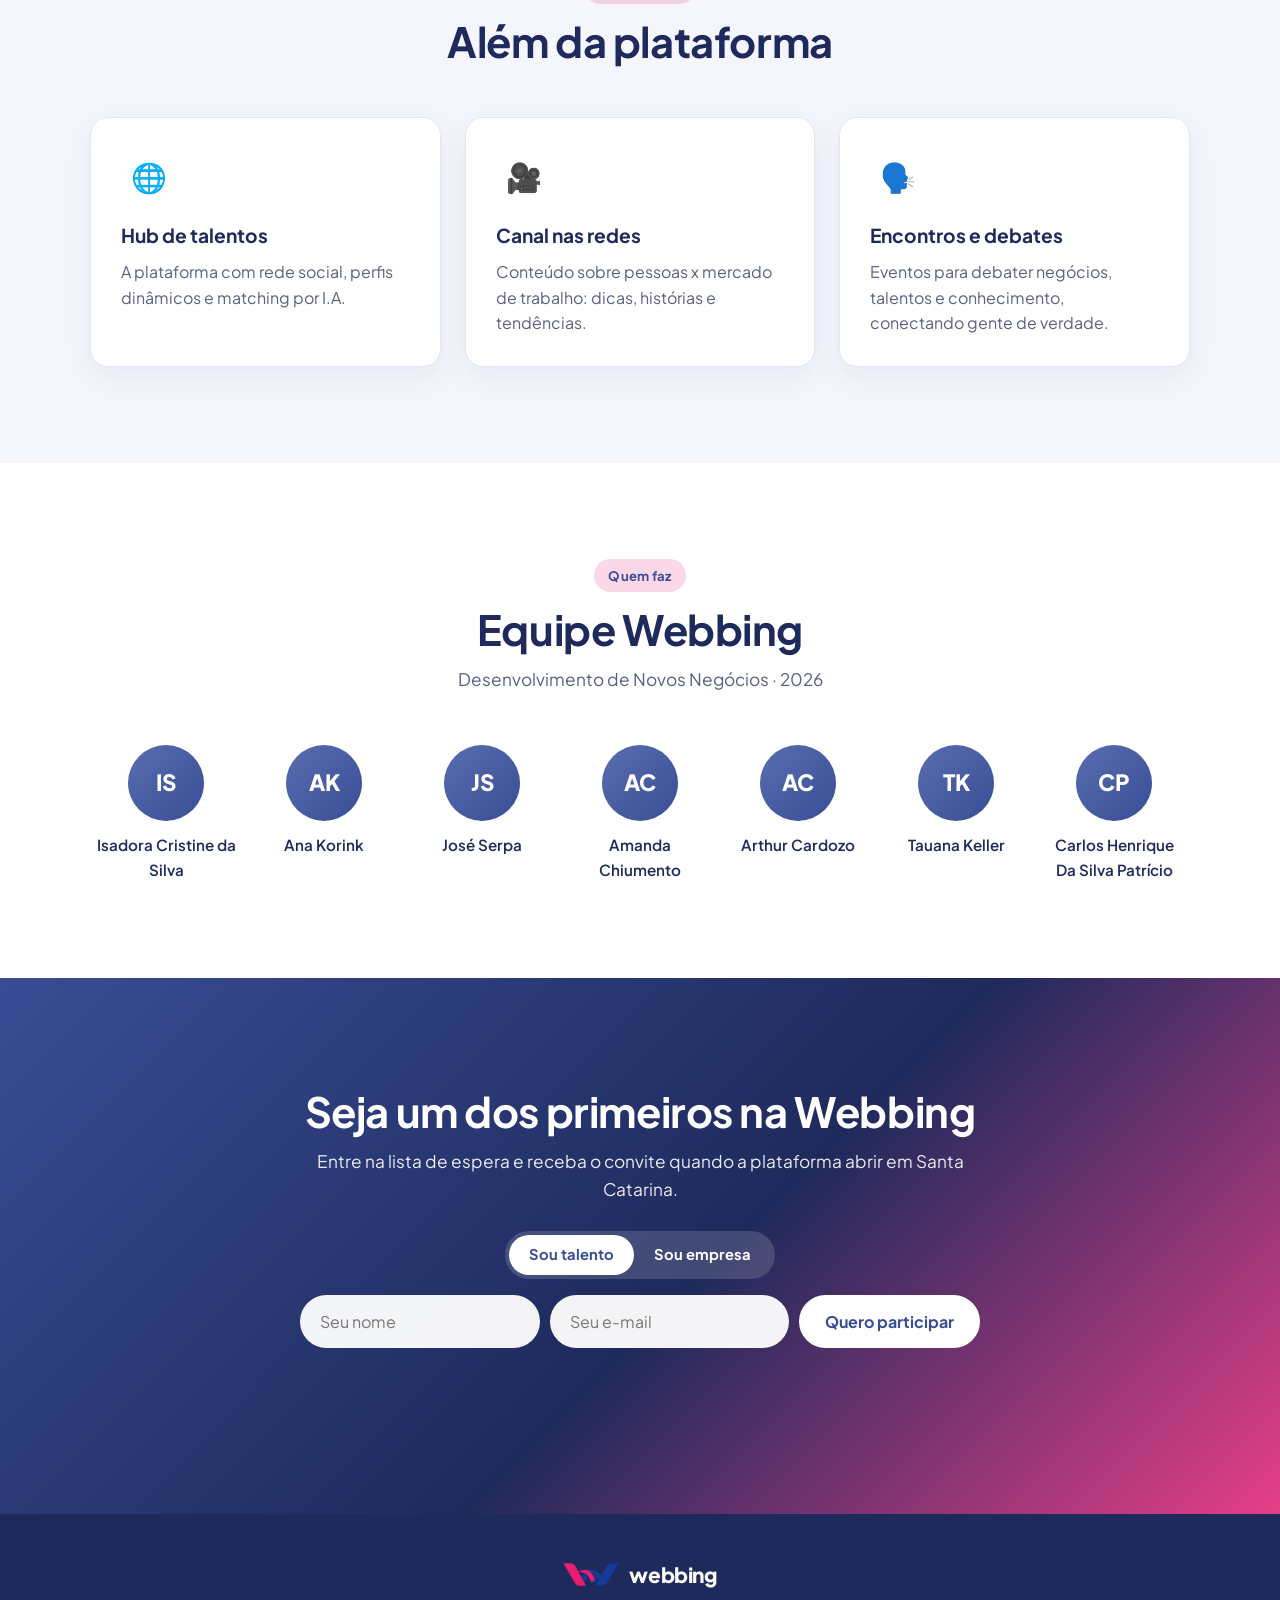
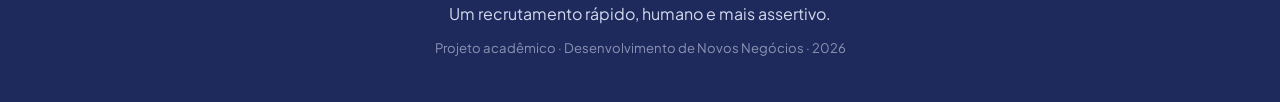
==== commit c7e640e1: "Corrige o nome da participante Tauana Keller Co-Authored-By: Claude Opus 5.5 <noreply@anthropic.com>" ====
--- a/index.html
+++ b/index.html
@@ -372,7 +372,7 @@
         <div class="member"><div class="avatar lg">JS</div><span>José Serpa</span></div>
         <div class="member"><div class="avatar lg">AC</div><span>Amanda Chiumento</span></div>
         <div class="member"><div class="avatar lg">AC</div><span>Arthur Cardozo</span></div>
-        <div class="member"><div class="avatar lg">TK</div><span>Tavana Keller</span></div>
+        <div class="member"><div class="avatar lg">TK</div><span>Tauana Keller</span></div>
         <div class="member"><div class="avatar lg">CP</div><span>Carlos Henrique Da Silva Patrício</span></div>
       </div>
     </div>
--- a/style.css
+++ b/style.css
@@ -267,5 +267,3 @@
 .wordmark { font-weight: 800; letter-spacing: -.02em; text-transform: lowercase; }
 .footer-inner .logo-mark { width: 56px; }
 .nav .logo-mark { width: 64px; }
-/* Em fundo escuro a logo original fica sobre uma base branca (a logo não é alterada) */
-.footer-inner .logo-mark { box-sizing: content-box; background: #fff; padding: 8px 10px; border-radius: 12px; }
